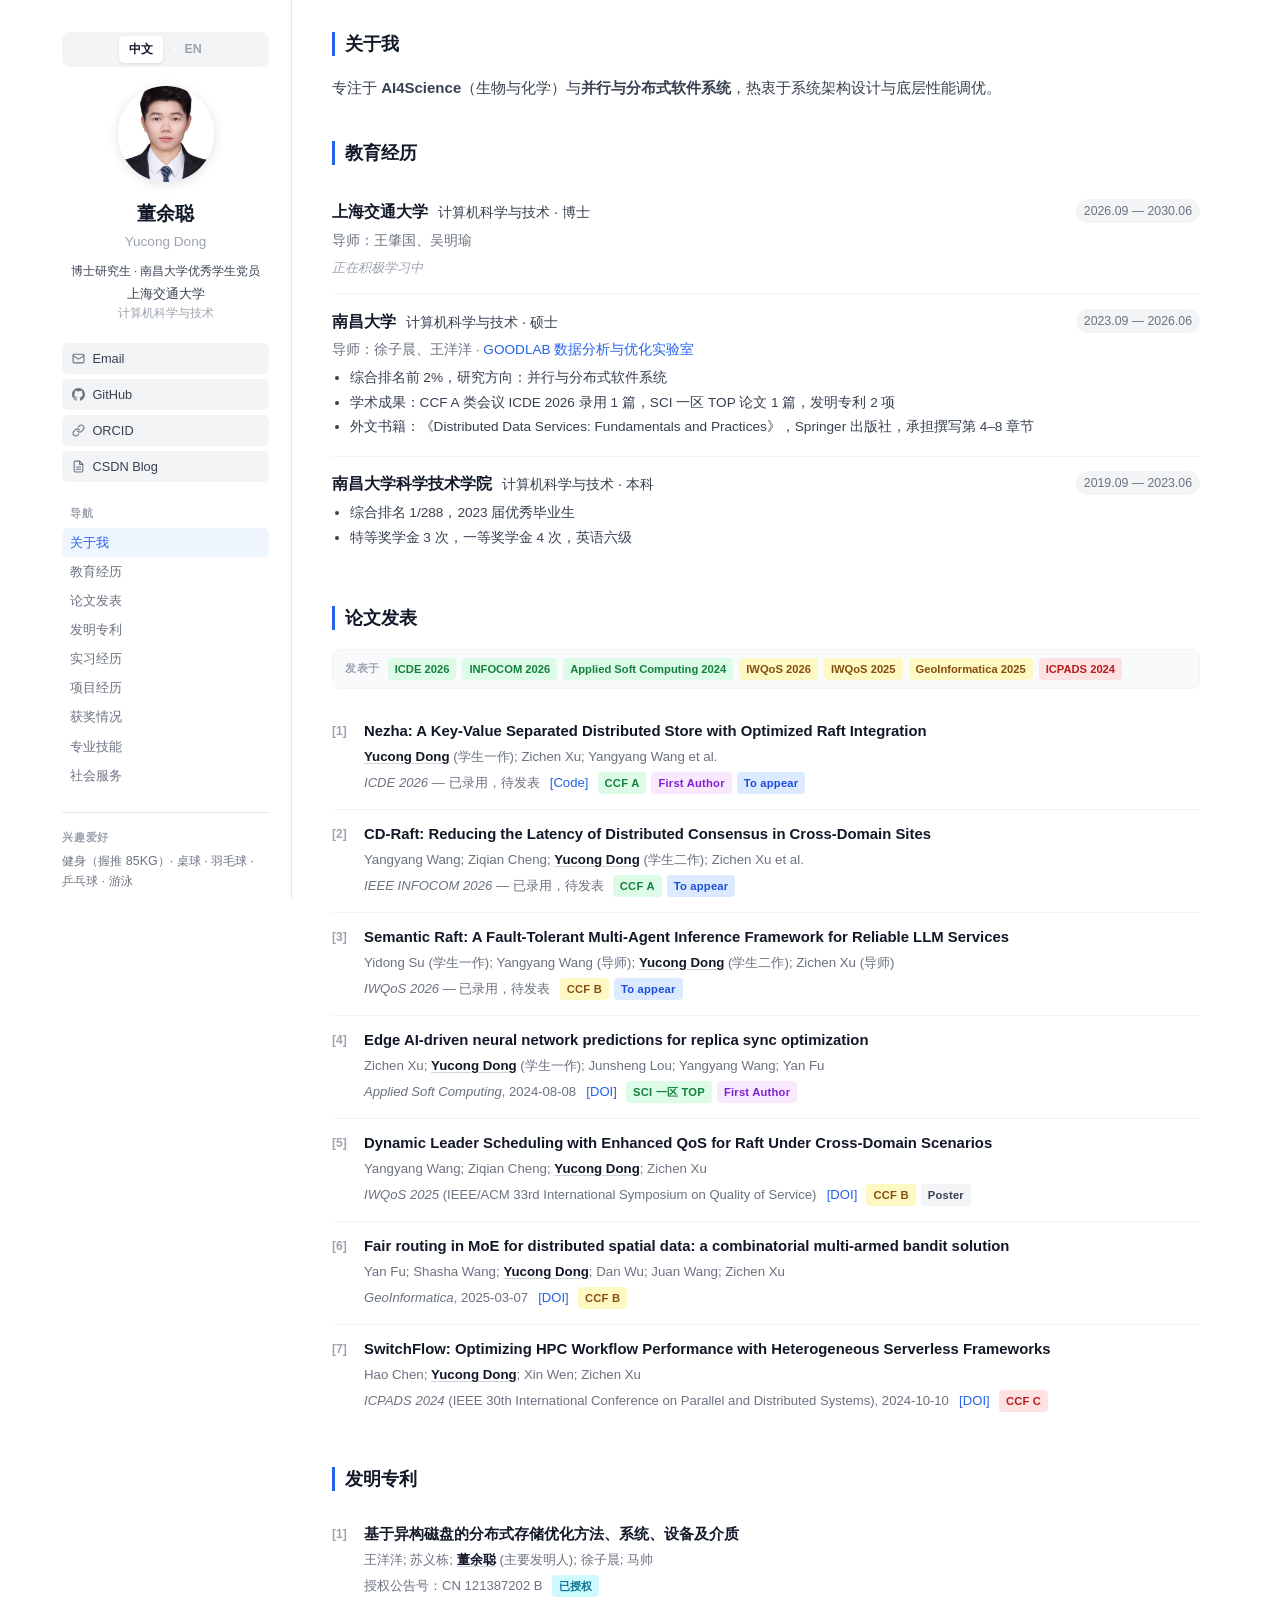
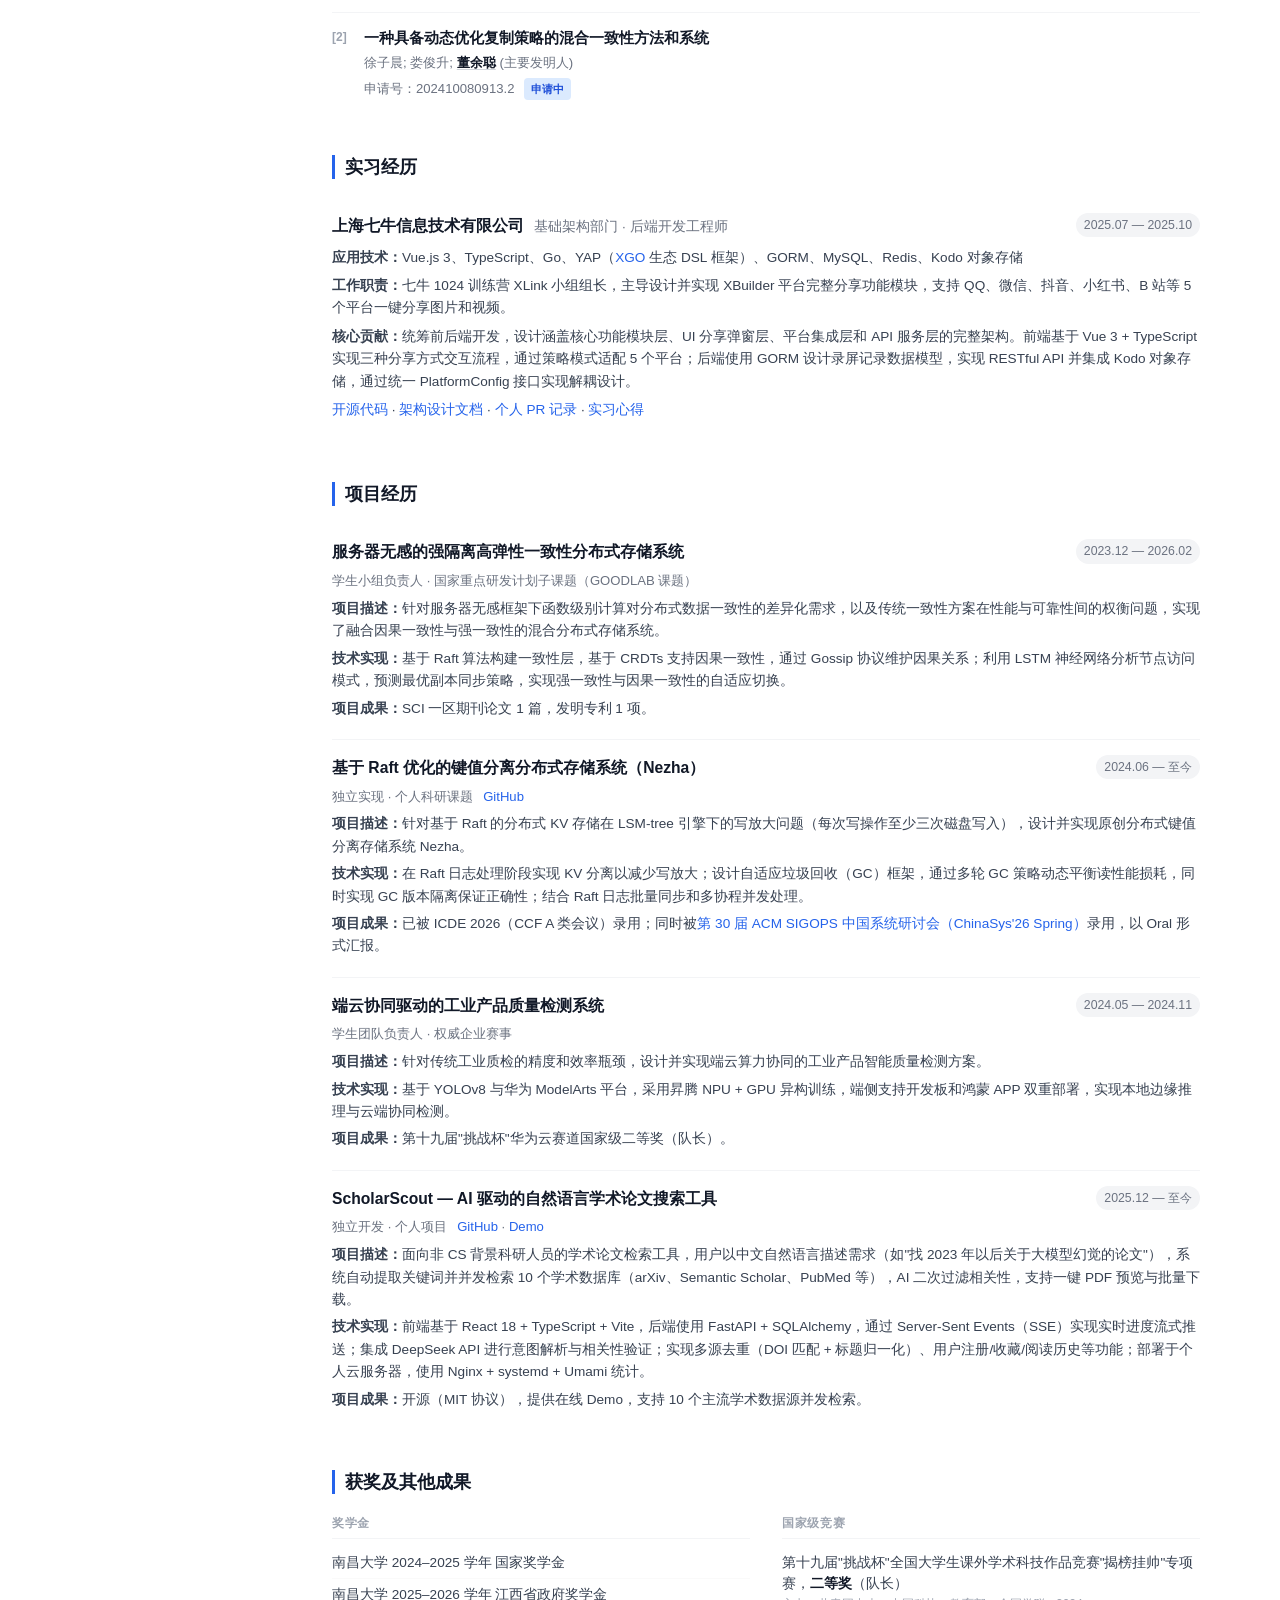
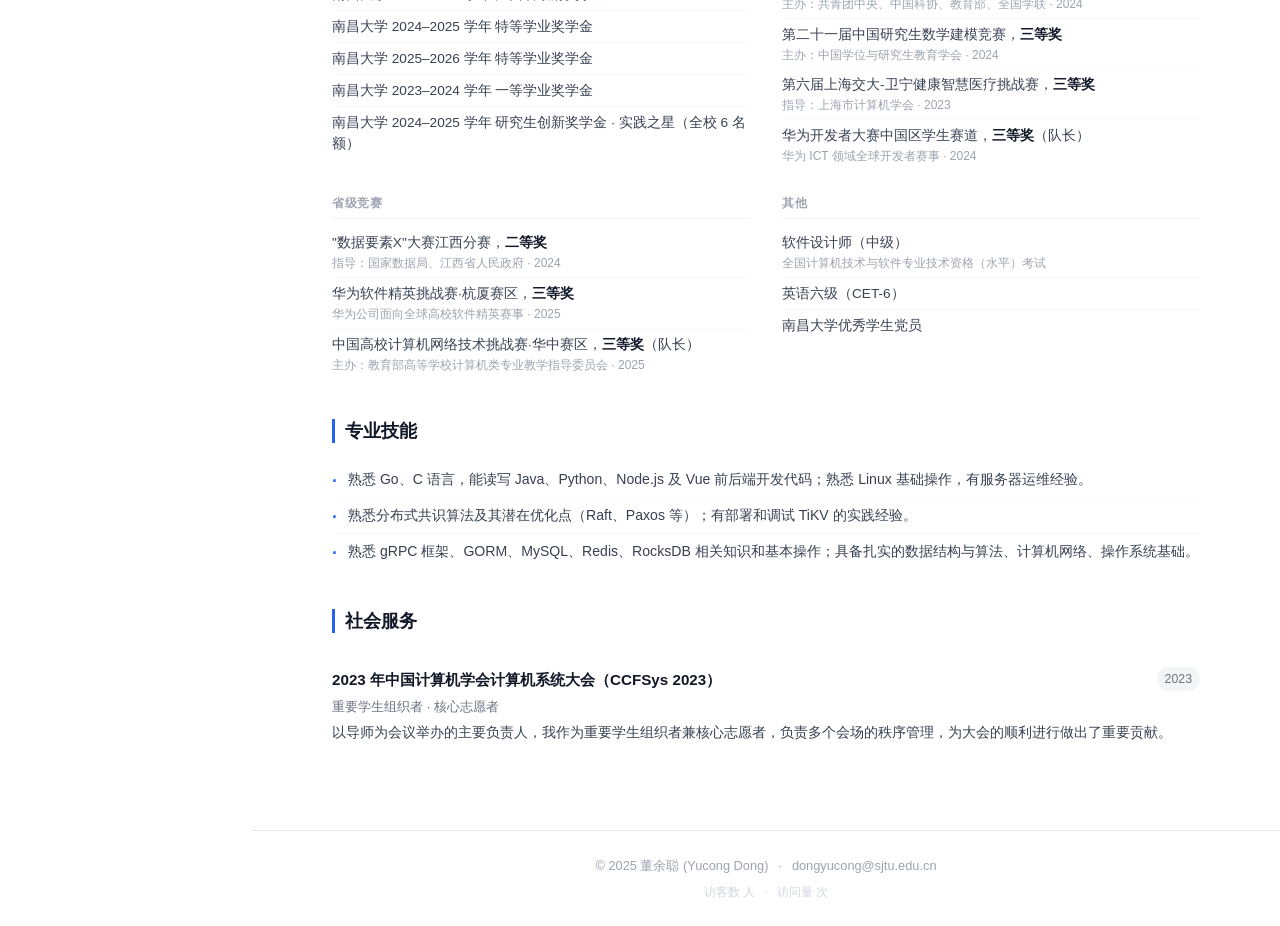
==== index.html @ f76dfe4e "fix: restore avatar in mobile topbar Add 30px circular avatar to the fixed phone topbar so the profi" ====
<!DOCTYPE html>
<html lang="zh-CN">
<head>
    <meta charset="UTF-8">
    <meta name="viewport" content="width=device-width, initial-scale=1.0">
    <title>Yucong Dong (董余聪) · Distributed Systems Researcher</title>
    <meta name="description" content="董余聪（Yucong Dong）的个人学术主页。上海交通大学计算机科学博士生，研究方向：AI4Science、并行与分布式软件系统、Raft 共识算法、键值存储系统优化。发表 CCF A 类会议论文 2 篇（ICDE 2026、INFOCOM 2026），CCF B 类会议论文 3 篇，SCI 一区 TOP 期刊论文 1 篇。">
    <meta name="keywords" content="董余聪, Yucong Dong, AI4Science, 分布式系统, Raft, 键值存储, ICDE 2026, INFOCOM 2026, 上海交通大学, 南昌大学, distributed systems, consensus algorithm, key-value storage, Nezha">
    <meta name="author" content="Yucong Dong">
    <link rel="canonical" href="https://dshuishui.github.io/">
    <link rel="sitemap" type="application/xml" href="/sitemap.xml">

    <!-- Open Graph -->
    <meta property="og:type" content="profile">
    <meta property="og:title" content="Yucong Dong (董余聪) · Personal Homepage">
    <meta property="og:description" content="Ph.D. Student at Shanghai Jiao Tong University. Research: distributed systems, Raft consensus, key-value storage. CCF-A papers at ICDE 2026 & INFOCOM 2026.">
    <meta property="og:url" content="https://dshuishui.github.io/">
    <meta property="og:image" content="https://dshuishui.github.io/images/me.jpg">
    <meta property="og:locale" content="zh_CN">
    <meta property="og:locale:alternate" content="en_US">
    <meta property="profile:first_name" content="Yucong">
    <meta property="profile:last_name" content="Dong">

    <!-- Twitter Card -->
    <meta name="twitter:card" content="summary">
    <meta name="twitter:title" content="Yucong Dong (董余聪)">
    <meta name="twitter:description" content="Ph.D. Student at SJTU. Distributed systems, Raft, key-value storage. CCF-A: ICDE 2026 & INFOCOM 2026.">
    <meta name="twitter:image" content="https://dshuishui.github.io/images/me.jpg">

    <!-- Structured Data: Person -->
    <script type="application/ld+json">
    {
      "@context": "https://schema.org",
      "@type": "Person",
      "name": "Yucong Dong",
      "alternateName": "董余聪",
      "jobTitle": "Ph.D. Student",
      "description": "Researcher in parallel and distributed software systems, specializing in Raft consensus algorithms and key-value storage optimization.",
      "url": "https://dshuishui.github.io/",
      "email": "dongyucong@sjtu.edu.cn",
      "image": "https://dshuishui.github.io/images/me.jpg",
      "affiliation": {
        "@type": "CollegeOrUniversity",
        "name": "Shanghai Jiao Tong University",
        "alternateName": "上海交通大学"
      },
      "alumniOf": {
        "@type": "CollegeOrUniversity",
        "name": "Nanchang University",
        "alternateName": "南昌大学"
      },
      "sameAs": [
        "https://github.com/Dshuishui",
        "https://orcid.org/0009-0002-6078-0590"
      ],
      "knowsAbout": [
        "Distributed Systems",
        "Raft Consensus Algorithm",
        "Key-Value Storage",
        "Serverless Computing",
        "Parallel Computing",
        "LSM-tree",
        "CRDTs"
      ]
    }
    </script>

    <link rel="stylesheet" href="css/style.css">

    <!-- Baidu Statistics -->
    <script>
    var _hmt = _hmt || [];
    (function() {
      var hm = document.createElement("script");
      hm.src = "https://hm.baidu.com/hm.js?96c2ceb18f7312081f373902d8ffb419";
      var s = document.getElementsByTagName("script")[0];
      s.parentNode.insertBefore(hm, s);
    })();
    </script>
</head>
<body>

<!-- Mobile top bar (only shown on phones ≤520px) -->
<div class="mobile-topbar" id="mobileTopbar">
    <img src="images/me.jpg" alt="头像" class="mobile-topbar-avatar">
    <span class="mobile-topbar-name">董余聪</span>
    <span class="mobile-section-indicator" id="mobileSectionLabel">关于我</span>
    <button class="mobile-menu-btn" id="mobileMenuBtn" aria-label="打开导航" aria-expanded="false">
        <span class="hamburger-line"></span>
        <span class="hamburger-line"></span>
        <span class="hamburger-line"></span>
    </button>
</div>
<div class="mobile-nav-backdrop" id="mobileNavBackdrop"></div>

<div class="layout">

    <!-- ── Sidebar ── -->
    <aside class="sidebar">
        <div class="sidebar-inner">
            <div class="lang-switch">
                <span class="lang-btn lang-active">中文</span>
                <span class="lang-sep">·</span>
                <a href="en/" class="lang-btn">EN</a>
            </div>
            <img src="images/me.jpg" alt="董余聪" class="avatar">
            <h1 class="sidebar-name">董余聪</h1>
            <div class="sidebar-name-en">Yucong Dong</div>
            <div class="sidebar-role">博士研究生 · 南昌大学优秀学生党员</div>
            <div class="sidebar-affil">上海交通大学</div>
            <div class="sidebar-dept">计算机科学与技术</div>

            <div class="contact-links">
                <a href="mailto:dongyucong@sjtu.edu.cn" class="contact-chip">
                    <svg xmlns="http://www.w3.org/2000/svg" width="13" height="13" viewBox="0 0 24 24" fill="none" stroke="currentColor" stroke-width="2" stroke-linecap="round" stroke-linejoin="round"><rect width="20" height="16" x="2" y="4" rx="2"/><path d="m22 7-8.97 5.7a1.94 1.94 0 0 1-2.06 0L2 7"/></svg>
                    Email
                </a>
                <a href="https://github.com/Dshuishui" target="_blank" class="contact-chip">
                    <svg xmlns="http://www.w3.org/2000/svg" width="13" height="13" viewBox="0 0 24 24" fill="currentColor"><path d="M12 0c-6.626 0-12 5.373-12 12 0 5.302 3.438 9.8 8.207 11.387.599.111.793-.261.793-.577v-2.234c-3.338.726-4.033-1.416-4.033-1.416-.546-1.387-1.333-1.756-1.333-1.756-1.089-.745.083-.729.083-.729 1.205.084 1.839 1.237 1.839 1.237 1.07 1.834 2.807 1.304 3.492.997.107-.775.418-1.305.762-1.604-2.665-.305-5.467-1.334-5.467-5.931 0-1.311.469-2.381 1.236-3.221-.124-.303-.535-1.524.117-3.176 0 0 1.008-.322 3.301 1.23.957-.266 1.983-.399 3.003-.404 1.02.005 2.047.138 3.006.404 2.291-1.552 3.297-1.23 3.297-1.23.653 1.653.242 2.874.118 3.176.77.84 1.235 1.911 1.235 3.221 0 4.609-2.807 5.624-5.479 5.921.43.372.823 1.102.823 2.222v3.293c0 .319.192.694.801.576 4.765-1.589 8.199-6.086 8.199-11.386 0-6.627-5.373-12-12-12z"/></svg>
                    GitHub
                </a>
                <a href="https://orcid.org/0009-0002-6078-0590" target="_blank" class="contact-chip">
                    <svg xmlns="http://www.w3.org/2000/svg" width="13" height="13" viewBox="0 0 24 24" fill="none" stroke="currentColor" stroke-width="2" stroke-linecap="round" stroke-linejoin="round"><path d="M10 13a5 5 0 0 0 7.54.54l3-3a5 5 0 0 0-7.07-7.07l-1.72 1.71"/><path d="M14 11a5 5 0 0 0-7.54-.54l-3 3a5 5 0 0 0 7.07 7.07l1.71-1.71"/></svg>
                    ORCID
                </a>
                <a href="https://blog.csdn.net/qq_45913026?type=blog" target="_blank" class="contact-chip">
                    <svg xmlns="http://www.w3.org/2000/svg" width="13" height="13" viewBox="0 0 24 24" fill="none" stroke="currentColor" stroke-width="2" stroke-linecap="round" stroke-linejoin="round"><path d="M14 2H6a2 2 0 0 0-2 2v16a2 2 0 0 0 2 2h12a2 2 0 0 0 2-2V8z"/><polyline points="14 2 14 8 20 8"/><line x1="16" y1="13" x2="8" y2="13"/><line x1="16" y1="17" x2="8" y2="17"/></svg>
                    CSDN Blog
                </a>
            </div>

            <nav class="side-nav">
                <div class="side-nav-label">导航</div>
                <a href="#about">关于我</a>
                <a href="#education">教育经历</a>
                <a href="#publications">论文发表</a>
                <a href="#patents">发明专利</a>
                <a href="#experience">实习经历</a>
                <a href="#projects">项目经历</a>
                <a href="#awards">获奖情况</a>
                <a href="#skills">专业技能</a>
                <a href="#service">社会服务</a>
            </nav>

            <div class="sidebar-hobbies">
                <div class="hobbies-label">兴趣爱好</div>
                <div class="hobbies-content">健身（握推 85KG）· 桌球 · 羽毛球 · 乒乓球 · 游泳</div>
            </div>
        </div>
    </aside>

    <!-- ── Main Content ── -->
    <main class="main-content">

        <section id="about" class="section fade-in">
            <h2 class="section-title">关于我</h2>
            <p>专注于 <strong>AI4Science</strong>（生物与化学）与<strong>并行与分布式软件系统</strong>，热衷于系统架构设计与底层性能调优。</p>
        </section>

        <section id="education" class="section fade-in">
            <h2 class="section-title">教育经历</h2>

            <div class="edu-item">
                <div class="edu-header">
                    <div>
                        <span class="edu-school">上海交通大学</span>
                        <span class="edu-degree">计算机科学与技术 · 博士</span>
                    </div>
                    <span class="date-tag">2026.09 — 2030.06</span>
                </div>
                <p class="edu-meta">导师：王肇国、吴明瑜</p>
                <p class="edu-note">正在积极学习中</p>
            </div>

            <div class="edu-item">
                <div class="edu-header">
                    <div>
                        <span class="edu-school">南昌大学</span>
                        <span class="edu-degree">计算机科学与技术 · 硕士</span>
                    </div>
                    <span class="date-tag">2023.09 — 2026.06</span>
                </div>
                <p class="edu-meta">导师：徐子晨、王洋洋 · <a href="http://good.ncu.edu.cn" target="_blank">GOODLAB 数据分析与优化实验室</a></p>
                <ul class="edu-details">
                    <li>综合排名前 2%，研究方向：并行与分布式软件系统</li>
                    <li>学术成果：CCF A 类会议 ICDE 2026 录用 1 篇，SCI 一区 TOP 论文 1 篇，发明专利 2 项</li>
                    <li>外文书籍：《Distributed Data Services: Fundamentals and Practices》，Springer 出版社，承担撰写第 4–8 章节</li>
                </ul>
            </div>

            <div class="edu-item">
                <div class="edu-header">
                    <div>
                        <span class="edu-school">南昌大学科学技术学院</span>
                        <span class="edu-degree">计算机科学与技术 · 本科</span>
                    </div>
                    <span class="date-tag">2019.09 — 2023.06</span>
                </div>
                <ul class="edu-details">
                    <li>综合排名 1/288，2023 届优秀毕业生</li>
                    <li>特等奖学金 3 次，一等奖学金 4 次，英语六级</li>
                </ul>
            </div>
        </section>

        <section id="publications" class="section fade-in">
            <h2 class="section-title">论文发表</h2>
            <div class="venue-summary">
                <span class="vs-label">发表于</span>
                <span class="vs-chip ccf-a">ICDE 2026</span>
                <span class="vs-chip ccf-a">INFOCOM 2026</span>
                <span class="vs-chip sci-top">Applied Soft Computing 2024</span>
                <span class="vs-chip ccf-b">IWQoS 2026</span>
                <span class="vs-chip ccf-b">IWQoS 2025</span>
                <span class="vs-chip ccf-b">GeoInformatica 2025</span>
                <span class="vs-chip ccf-c">ICPADS 2024</span>
            </div>
            <ol class="pub-list">

                <li class="pub-item">
                    <div class="pub-title">Nezha: A Key-Value Separated Distributed Store with Optimized Raft Integration</div>
                    <div class="pub-authors"><strong>Yucong Dong</strong> (学生一作); Zichen Xu; Yangyang Wang et al.</div>
                    <div class="pub-venue"><em>ICDE 2026</em> &mdash; 已录用，待发表 &ensp;<a href="https://github.com/Dshuishui/Nezha" target="_blank">[Code]</a></div>
                    <div class="pub-badges">
                        <span class="badge ccf-a">CCF A</span>
                        <span class="badge badge-first">First Author</span>
                        <span class="badge badge-status">To appear</span>
                    </div>
                </li>

                <li class="pub-item">
                    <div class="pub-title">CD-Raft: Reducing the Latency of Distributed Consensus in Cross-Domain Sites</div>
                    <div class="pub-authors">Yangyang Wang; Ziqian Cheng; <strong>Yucong Dong</strong> (学生二作); Zichen Xu et al.</div>
                    <div class="pub-venue"><em>IEEE INFOCOM 2026</em> &mdash; 已录用，待发表</div>
                    <div class="pub-badges">
                        <span class="badge ccf-a">CCF A</span>
                        <span class="badge badge-status">To appear</span>
                    </div>
                </li>

                <li class="pub-item">
                    <div class="pub-title">Semantic Raft: A Fault-Tolerant Multi-Agent Inference Framework for Reliable LLM Services</div>
                    <div class="pub-authors">Yidong Su (学生一作); Yangyang Wang (导师); <strong>Yucong Dong</strong> (学生二作); Zichen Xu (导师)</div>
                    <div class="pub-venue"><em>IWQoS 2026</em> &mdash; 已录用，待发表</div>
                    <div class="pub-badges">
                        <span class="badge ccf-b">CCF B</span>
                        <span class="badge badge-status">To appear</span>
                    </div>
                </li>

                <li class="pub-item">
                    <div class="pub-title">Edge AI-driven neural network predictions for replica sync optimization</div>
                    <div class="pub-authors">Zichen Xu; <strong>Yucong Dong</strong> (学生一作); Junsheng Lou; Yangyang Wang; Yan Fu</div>
                    <div class="pub-venue"><em>Applied Soft Computing</em>, 2024-08-08 &ensp;<a href="https://doi.org/10.1016/j.asoc.2024.112083" target="_blank">[DOI]</a></div>
                    <div class="pub-badges">
                        <span class="badge sci-top">SCI 一区 TOP</span>
                        <span class="badge badge-first">First Author</span>
                    </div>
                </li>

                <li class="pub-item">
                    <div class="pub-title">Dynamic Leader Scheduling with Enhanced QoS for Raft Under Cross-Domain Scenarios</div>
                    <div class="pub-authors">Yangyang Wang; Ziqian Cheng; <strong>Yucong Dong</strong>; Zichen Xu</div>
                    <div class="pub-venue"><em>IWQoS 2025</em> (IEEE/ACM 33rd International Symposium on Quality of Service) &ensp;<a href="https://doi.org/10.1109/iwqos65803.2025.11143451" target="_blank">[DOI]</a></div>
                    <div class="pub-badges">
                        <span class="badge ccf-b">CCF B</span>
                        <span class="badge badge-poster">Poster</span>
                    </div>
                </li>

                <li class="pub-item">
                    <div class="pub-title">Fair routing in MoE for distributed spatial data: a combinatorial multi-armed bandit solution</div>
                    <div class="pub-authors">Yan Fu; Shasha Wang; <strong>Yucong Dong</strong>; Dan Wu; Juan Wang; Zichen Xu</div>
                    <div class="pub-venue"><em>GeoInformatica</em>, 2025-03-07 &ensp;<a href="https://doi.org/10.1007/s10707-025-00541-3" target="_blank">[DOI]</a></div>
                    <div class="pub-badges">
                        <span class="badge ccf-b">CCF B</span>
                    </div>
                </li>

                <li class="pub-item">
                    <div class="pub-title">SwitchFlow: Optimizing HPC Workflow Performance with Heterogeneous Serverless Frameworks</div>
                    <div class="pub-authors">Hao Chen; <strong>Yucong Dong</strong>; Xin Wen; Zichen Xu</div>
                    <div class="pub-venue"><em>ICPADS 2024</em> (IEEE 30th International Conference on Parallel and Distributed Systems), 2024-10-10 &ensp;<a href="https://doi.org/10.1109/icpads63350.2024.00045" target="_blank">[DOI]</a></div>
                    <div class="pub-badges">
                        <span class="badge ccf-c">CCF C</span>
                    </div>
                </li>

            </ol>
        </section>

        <section id="patents" class="section fade-in">
            <h2 class="section-title">发明专利</h2>
            <ol class="pub-list">
                <li class="pub-item">
                    <div class="pub-title">基于异构磁盘的分布式存储优化方法、系统、设备及介质</div>
                    <div class="pub-authors">王洋洋; 苏义栋; <strong>董余聪</strong> (主要发明人); 徐子晨; 马帅</div>
                    <div class="pub-venue">授权公告号：CN 121387202 B</div>
                    <div class="pub-badges"><span class="badge badge-granted">已授权</span></div>
                </li>
                <li class="pub-item">
                    <div class="pub-title">一种具备动态优化复制策略的混合一致性方法和系统</div>
                    <div class="pub-authors">徐子晨; 娄俊升; <strong>董余聪</strong> (主要发明人)</div>
                    <div class="pub-venue">申请号：202410080913.2</div>
                    <div class="pub-badges"><span class="badge badge-status">申请中</span></div>
                </li>
            </ol>
        </section>

        <section id="experience" class="section fade-in">
            <h2 class="section-title">实习经历</h2>
            <div class="exp-item">
                <div class="exp-header">
                    <div>
                        <span class="exp-company">上海七牛信息技术有限公司</span>
                        <span class="exp-role">基础架构部门 · 后端开发工程师</span>
                    </div>
                    <span class="date-tag">2025.07 — 2025.10</span>
                </div>
                <div class="exp-details">
                    <p><strong>应用技术：</strong>Vue.js 3、TypeScript、Go、YAP（<a href="https://github.com/goplus/xgo" target="_blank">XGO</a> 生态 DSL 框架）、GORM、MySQL、Redis、Kodo 对象存储</p>
                    <p><strong>工作职责：</strong>七牛 1024 训练营 XLink 小组组长，主导设计并实现 XBuilder 平台完整分享功能模块，支持 QQ、微信、抖音、小红书、B 站等 5 个平台一键分享图片和视频。</p>
                    <p><strong>核心贡献：</strong>统筹前后端开发，设计涵盖核心功能模块层、UI 分享弹窗层、平台集成层和 API 服务层的完整架构。前端基于 Vue 3 + TypeScript 实现三种分享方式交互流程，通过策略模式适配 5 个平台；后端使用 GORM 设计录屏记录数据模型，实现 RESTful API 并集成 Kodo 对象存储，通过统一 PlatformConfig 接口实现解耦设计。</p>
                    <p>
                        <a href="https://github.com/goplus/builder/tree/trailhead_sharing" target="_blank">开源代码</a> ·
                        <a href="https://github.com/goplus/builder/blob/trailhead_sharing/docs/develop/share/index.md" target="_blank">架构设计文档</a> ·
                        <a href="https://github.com/goplus/builder/pulls?q=is%3Apr+author%3ADshuishui+is%3Aclosed" target="_blank">个人 PR 记录</a> ·
                        <a href="https://mp.weixin.qq.com/s/Uo5mSNofM2j1XXK3uevJwA" target="_blank">实习心得</a>
                    </p>
                </div>
            </div>
        </section>

        <section id="projects" class="section fade-in">
            <h2 class="section-title">项目经历</h2>

            <div class="proj-item">
                <div class="proj-header">
                    <span class="proj-title">服务器无感的强隔离高弹性一致性分布式存储系统</span>
                    <span class="date-tag">2023.12 — 2026.02</span>
                </div>
                <p class="proj-role">学生小组负责人 · 国家重点研发计划子课题（GOODLAB 课题）</p>
                <div class="proj-details">
                    <p><strong>项目描述：</strong>针对服务器无感框架下函数级别计算对分布式数据一致性的差异化需求，以及传统一致性方案在性能与可靠性间的权衡问题，实现了融合因果一致性与强一致性的混合分布式存储系统。</p>
                    <p><strong>技术实现：</strong>基于 Raft 算法构建一致性层，基于 CRDTs 支持因果一致性，通过 Gossip 协议维护因果关系；利用 LSTM 神经网络分析节点访问模式，预测最优副本同步策略，实现强一致性与因果一致性的自适应切换。</p>
                    <p><strong>项目成果：</strong>SCI 一区期刊论文 1 篇，发明专利 1 项。</p>
                </div>
            </div>

            <div class="proj-item">
                <div class="proj-header">
                    <span class="proj-title">基于 Raft 优化的键值分离分布式存储系统（Nezha）</span>
                    <span class="date-tag">2024.06 — 至今</span>
                </div>
                <p class="proj-role">独立实现 · 个人科研课题 &ensp;<a href="https://github.com/Dshuishui/Nezha" target="_blank">GitHub</a></p>
                <div class="proj-details">
                    <p><strong>项目描述：</strong>针对基于 Raft 的分布式 KV 存储在 LSM-tree 引擎下的写放大问题（每次写操作至少三次磁盘写入），设计并实现原创分布式键值分离存储系统 Nezha。</p>
                    <p><strong>技术实现：</strong>在 Raft 日志处理阶段实现 KV 分离以减少写放大；设计自适应垃圾回收（GC）框架，通过多轮 GC 策略动态平衡读性能损耗，同时实现 GC 版本隔离保证正确性；结合 Raft 日志批量同步和多协程并发处理。</p>
                    <p><strong>项目成果：</strong>已被 ICDE 2026（CCF A 类会议）录用；同时被<a href="https://chinasys-2026spring.nwu.edu.cn/" target="_blank">第 30 届 ACM SIGOPS 中国系统研讨会（ChinaSys'26 Spring）</a>录用，以 Oral 形式汇报。</p>
                </div>
            </div>

            <div class="proj-item">
                <div class="proj-header">
                    <span class="proj-title">端云协同驱动的工业产品质量检测系统</span>
                    <span class="date-tag">2024.05 — 2024.11</span>
                </div>
                <p class="proj-role">学生团队负责人 · 权威企业赛事</p>
                <div class="proj-details">
                    <p><strong>项目描述：</strong>针对传统工业质检的精度和效率瓶颈，设计并实现端云算力协同的工业产品智能质量检测方案。</p>
                    <p><strong>技术实现：</strong>基于 YOLOv8 与华为 ModelArts 平台，采用昇腾 NPU + GPU 异构训练，端侧支持开发板和鸿蒙 APP 双重部署，实现本地边缘推理与云端协同检测。</p>
                    <p><strong>项目成果：</strong>第十九届"挑战杯"华为云赛道国家级二等奖（队长）。</p>
                </div>
            </div>

            <div class="proj-item">
                <div class="proj-header">
                    <span class="proj-title">ScholarScout — AI 驱动的自然语言学术论文搜索工具</span>
                    <span class="date-tag">2025.12 — 至今</span>
                </div>
                <p class="proj-role">独立开发 · 个人项目 &ensp;<a href="https://github.com/Dshuishui/ScholarScout" target="_blank">GitHub</a> · <a href="http://118.25.192.117" target="_blank">Demo</a></p>
                <div class="proj-details">
                    <p><strong>项目描述：</strong>面向非 CS 背景科研人员的学术论文检索工具，用户以中文自然语言描述需求（如"找 2023 年以后关于大模型幻觉的论文"），系统自动提取关键词并并发检索 10 个学术数据库（arXiv、Semantic Scholar、PubMed 等），AI 二次过滤相关性，支持一键 PDF 预览与批量下载。</p>
                    <p><strong>技术实现：</strong>前端基于 React 18 + TypeScript + Vite，后端使用 FastAPI + SQLAlchemy，通过 Server-Sent Events（SSE）实现实时进度流式推送；集成 DeepSeek API 进行意图解析与相关性验证；实现多源去重（DOI 匹配 + 标题归一化）、用户注册/收藏/阅读历史等功能；部署于个人云服务器，使用 Nginx + systemd + Umami 统计。</p>
                    <p><strong>项目成果：</strong>开源（MIT 协议），提供在线 Demo，支持 10 个主流学术数据源并发检索。</p>
                </div>
            </div>
        </section>

        <section id="awards" class="section fade-in">
            <h2 class="section-title">获奖及其他成果</h2>
            <div class="awards-grid">

                <div class="award-group">
                    <h3>奖学金</h3>
                    <div class="award-item">南昌大学 2024–2025 学年 国家奖学金</div>
                    <div class="award-item">南昌大学 2025–2026 学年 江西省政府奖学金</div>
                    <div class="award-item">南昌大学 2024–2025 学年 特等学业奖学金</div>
                    <div class="award-item">南昌大学 2025–2026 学年 特等学业奖学金</div>
                    <div class="award-item">南昌大学 2023–2024 学年 一等学业奖学金</div>
                    <div class="award-item">南昌大学 2024–2025 学年 研究生创新奖学金 · 实践之星（全校 6 名额）</div>
                </div>

                <div class="award-group">
                    <h3>国家级竞赛</h3>
                    <div class="award-item">
                        第十九届"挑战杯"全国大学生课外学术科技作品竞赛"揭榜挂帅"专项赛，<strong>二等奖</strong>（队长）
                        <div class="award-org">主办：共青团中央、中国科协、教育部、全国学联 · 2024</div>
                    </div>
                    <div class="award-item">
                        第二十一届中国研究生数学建模竞赛，<strong>三等奖</strong>
                        <div class="award-org">主办：中国学位与研究生教育学会 · 2024</div>
                    </div>
                    <div class="award-item">
                        第六届上海交大-卫宁健康智慧医疗挑战赛，<strong>三等奖</strong>
                        <div class="award-org">指导：上海市计算机学会 · 2023</div>
                    </div>
                    <div class="award-item">
                        华为开发者大赛中国区学生赛道，<strong>三等奖</strong>（队长）
                        <div class="award-org">华为 ICT 领域全球开发者赛事 · 2024</div>
                    </div>
                </div>

                <div class="award-group">
                    <h3>省级竞赛</h3>
                    <div class="award-item">
                        "数据要素X"大赛江西分赛，<strong>二等奖</strong>
                        <div class="award-org">指导：国家数据局、江西省人民政府 · 2024</div>
                    </div>
                    <div class="award-item">
                        华为软件精英挑战赛·杭厦赛区，<strong>三等奖</strong>
                        <div class="award-org">华为公司面向全球高校软件精英赛事 · 2025</div>
                    </div>
                    <div class="award-item">
                        中国高校计算机网络技术挑战赛·华中赛区，<strong>三等奖</strong>（队长）
                        <div class="award-org">主办：教育部高等学校计算机类专业教学指导委员会 · 2025</div>
                    </div>
                </div>

                <div class="award-group">
                    <h3>其他</h3>
                    <div class="award-item">
                        软件设计师（中级）
                        <div class="award-org">全国计算机技术与软件专业技术资格（水平）考试</div>
                    </div>
                    <div class="award-item">英语六级（CET-6）</div>
                    <div class="award-item">南昌大学优秀学生党员</div>
                </div>

            </div>
        </section>

        <section id="skills" class="section fade-in">
            <h2 class="section-title">专业技能</h2>
            <ul class="skills-list">
                <li>熟悉 Go、C 语言，能读写 Java、Python、Node.js 及 Vue 前后端开发代码；熟悉 Linux 基础操作，有服务器运维经验。</li>
                <li>熟悉分布式共识算法及其潜在优化点（Raft、Paxos 等）；有部署和调试 TiKV 的实践经验。</li>
                <li>熟悉 gRPC 框架、GORM、MySQL、Redis、RocksDB 相关知识和基本操作；具备扎实的数据结构与算法、计算机网络、操作系统基础。</li>
            </ul>
        </section>

        <section id="service" class="section fade-in">
            <h2 class="section-title">社会服务</h2>
            <div class="service-item">
                <div class="service-header">
                    <span class="service-name">2023 年中国计算机学会计算机系统大会（CCFSys 2023）</span>
                    <span class="date-tag">2023</span>
                </div>
                <p class="service-role">重要学生组织者 · 核心志愿者</p>
                <p class="service-desc">以导师为会议举办的主要负责人，我作为重要学生组织者兼核心志愿者，负责多个会场的秩序管理，为大会的顺利进行做出了重要贡献。</p>
            </div>
        </section>

    </main>
</div>

<footer>
    <p>&copy; 2025 董余聪 (Yucong Dong) &ensp;·&ensp; <a href="mailto:dongyucong@sjtu.edu.cn">dongyucong@sjtu.edu.cn</a></p>
    <p class="busuanzi-count">
        访客数 <span id="busuanzi_value_site_uv"></span> 人
        &ensp;·&ensp;
        访问量 <span id="busuanzi_value_site_pv"></span> 次
    </p>
</footer>

<script async src="//busuanzi.ibruce.info/busuanzi/2.3/busuanzi.pure.mini.js"></script>
<script src="js/main.js"></script>
</body>
</html>
---- css/style.css ----
/* ── Reset & Base ── */
*, *::before, *::after {
  box-sizing: border-box;
  margin: 0;
  padding: 0;
}

html {
  scroll-behavior: smooth;
}

body {
  font-family: -apple-system, BlinkMacSystemFont, "Segoe UI", "Inter", "Roboto", "Helvetica Neue", Arial, sans-serif;
  font-size: 15px;
  line-height: 1.65;
  color: #374151;
  background: #fff;
}

a {
  color: #2563eb;
  text-decoration: none;
}
a:hover {
  text-decoration: underline;
}

/* ── Two-column Layout ── */
.layout {
  display: flex;
  align-items: flex-start;
  max-width: 1200px;
  margin: 0 auto;
  min-height: 100vh;
}

/* ── Language Switch ── */
.lang-switch {
  display: flex;
  align-items: center;
  justify-content: center;
  gap: 4px;
  margin-bottom: 1.2rem;
  padding: 4px;
  background: #f3f4f6;
  border-radius: 8px;
}

.lang-btn {
  font-size: 0.78rem;
  font-weight: 600;
  color: #9ca3af;
  padding: 3px 10px;
  border-radius: 5px;
  transition: all 0.15s;
}

.lang-btn:hover {
  color: #374151;
  text-decoration: none;
}

.lang-btn.lang-active {
  color: #111827;
  background: #fff;
  box-shadow: 0 1px 3px rgba(0, 0, 0, 0.1);
}

.lang-sep {
  color: #d1d5db;
  font-size: 0.72rem;
  user-select: none;
}

/* ── Sidebar ── */
.sidebar {
  width: 252px;
  flex-shrink: 0;
  position: sticky;
  top: 0;
  height: 100vh;
  overflow-y: auto;
  border-right: 1px solid #e5e7eb;
  scrollbar-width: thin;
  scrollbar-color: #e5e7eb transparent;
}

.sidebar-inner {
  padding: 2rem 1.4rem;
}

.avatar {
  width: 96px;
  height: 96px;
  border-radius: 50%;
  object-fit: cover;
  display: block;
  margin: 0 auto 1rem;
  box-shadow: 0 2px 12px rgba(0, 0, 0, 0.12);
}

.sidebar-name {
  font-size: 1.2rem;
  font-weight: 700;
  color: #111827;
  text-align: center;
  margin-bottom: 2px;
}

.sidebar-name-en {
  font-size: 0.85rem;
  color: #9ca3af;
  text-align: center;
  margin-bottom: 8px;
}

.sidebar-role {
  font-size: 0.72rem;
  color: #374151;
  text-align: center;
  font-weight: 500;
  margin-bottom: 2px;
  white-space: nowrap;
}

.sidebar-affil {
  font-size: 0.8rem;
  color: #374151;
  text-align: center;
  font-weight: 500;
}

.sidebar-dept {
  font-size: 0.75rem;
  color: #9ca3af;
  text-align: center;
  margin-bottom: 1.2rem;
}

/* Contact chips */
.contact-links {
  display: flex;
  flex-direction: column;
  gap: 5px;
  margin-bottom: 1.4rem;
}

.contact-chip {
  display: flex;
  align-items: center;
  gap: 7px;
  padding: 5px 10px;
  border-radius: 6px;
  font-size: 0.8rem;
  color: #374151;
  background: #f3f4f6;
  transition: background 0.15s, color 0.15s;
  font-weight: 500;
}

.contact-chip:hover {
  background: #e5e7eb;
  text-decoration: none;
  color: #111827;
}

.contact-chip svg {
  flex-shrink: 0;
  color: #6b7280;
}

/* Side nav */
.side-nav {
  margin-bottom: 1.4rem;
}

.side-nav-label {
  font-size: 0.68rem;
  font-weight: 600;
  color: #9ca3af;
  text-transform: uppercase;
  letter-spacing: 0.06em;
  margin-bottom: 5px;
  padding-left: 8px;
}

.side-nav a {
  display: block;
  padding: 4px 8px;
  font-size: 0.8rem;
  color: #6b7280;
  border-radius: 5px;
  transition: all 0.15s;
}

.side-nav a:hover,
.side-nav a.active {
  color: #2563eb;
  background: #eff6ff;
  text-decoration: none;
}

/* Hobbies */
.sidebar-hobbies {
  border-top: 1px solid #e5e7eb;
  padding-top: 1rem;
}

.hobbies-label {
  font-size: 0.68rem;
  font-weight: 600;
  color: #9ca3af;
  text-transform: uppercase;
  letter-spacing: 0.06em;
  margin-bottom: 5px;
}

.hobbies-content {
  font-size: 0.78rem;
  color: #6b7280;
  line-height: 1.6;
}

/* ── Main Content ── */
.main-content {
  flex: 1;
  min-width: 0;
  padding: 2rem 2.5rem;
}

/* ── Section ── */
.section {
  margin-bottom: 2.5rem;
}

.section-title {
  font-size: 1.15rem;
  font-weight: 700;
  color: #111827;
  border-left: 3px solid #2563eb;
  padding-left: 10px;
  margin-bottom: 1.2rem;
  line-height: 1.3;
}

/* ── About ── */
#about p {
  color: #374151;
  line-height: 1.75;
}

/* ── Education ── */
.edu-item {
  padding: 0.9rem 0;
  border-bottom: 1px solid #f3f4f6;
}

.edu-item:last-child {
  border-bottom: none;
}

.edu-header {
  display: flex;
  justify-content: space-between;
  align-items: flex-start;
  gap: 12px;
  margin-bottom: 5px;
  flex-wrap: wrap;
}

.edu-school {
  font-size: 0.98rem;
  font-weight: 700;
  color: #111827;
  margin-right: 6px;
}

.edu-degree {
  font-size: 0.88rem;
  color: #374151;
}

.date-tag {
  font-size: 0.77rem;
  color: #6b7280;
  white-space: nowrap;
  padding: 2px 8px;
  background: #f3f4f6;
  border-radius: 20px;
  flex-shrink: 0;
}

.edu-meta {
  font-size: 0.85rem;
  color: #6b7280;
  margin-bottom: 5px;
}

.edu-note {
  font-size: 0.82rem;
  color: #9ca3af;
  font-style: italic;
}

.edu-details {
  margin-top: 5px;
  padding-left: 1.1rem;
  font-size: 0.85rem;
  color: #374151;
}

.edu-details li {
  margin-bottom: 3px;
  line-height: 1.6;
}

/* ── Publications ── */

/* Venue summary chips above the list */
.venue-summary {
  display: flex;
  flex-wrap: wrap;
  align-items: center;
  gap: 6px;
  margin-bottom: 1.1rem;
  padding: 8px 12px;
  background: #f9fafb;
  border-radius: 8px;
  border: 1px solid #f3f4f6;
}

.vs-label {
  font-size: 0.68rem;
  color: #9ca3af;
  font-weight: 600;
  text-transform: uppercase;
  letter-spacing: 0.05em;
  flex-shrink: 0;
  margin-right: 2px;
}

.vs-chip {
  font-size: 0.7rem;
  font-weight: 600;
  padding: 2px 7px;
  border-radius: 4px;
}

.pub-list {
  list-style: none;
  counter-reset: pub;
  padding: 0;
}

.pub-item {
  counter-increment: pub;
  padding: 0.9rem 0 0.9rem 2rem;
  border-bottom: 1px solid #f3f4f6;
  position: relative;
}

.pub-item:last-child {
  border-bottom: none;
}

.pub-item::before {
  content: "[" counter(pub) "]";
  position: absolute;
  left: 0;
  top: 0.95rem;
  font-size: 0.75rem;
  color: #9ca3af;
  font-weight: 600;
  width: 1.8rem;
}

.pub-title {
  font-size: 0.93rem;
  font-weight: 600;
  color: #111827;
  line-height: 1.45;
  margin-bottom: 4px;
}

.pub-authors {
  font-size: 0.83rem;
  color: #6b7280;
  margin-bottom: 3px;
  line-height: 1.5;
}

.pub-authors strong {
  color: #111827;
  text-decoration: underline;
  text-underline-offset: 2px;
  text-decoration-color: #d1d5db;
}

.pub-venue {
  font-size: 0.82rem;
  color: #6b7280;
  display: inline;
}

.pub-badges {
  display: inline-flex;
  flex-wrap: wrap;
  gap: 5px;
  margin-left: 5px;
  vertical-align: middle;
}

/* ── Badges ── */
.badge {
  display: inline-block;
  padding: 2px 7px;
  border-radius: 4px;
  font-size: 0.7rem;
  font-weight: 600;
  letter-spacing: 0.02em;
}

.ccf-a   { background: #dcfce7; color: #15803d; }
.ccf-b   { background: #fef9c3; color: #854d0e; }
.ccf-c   { background: #fee2e2; color: #b91c1c; }
.sci-top { background: #dcfce7; color: #15803d; }

.badge-status  { background: #dbeafe; color: #1d4ed8; }
.badge-first   { background: #fae8ff; color: #7e22ce; }
.badge-poster   { background: #f3f4f6; color: #374151; }
.badge-granted  { background: #cffafe; color: #0e7490; }

/* ── Experience ── */
.exp-item {
  padding: 0.9rem 0;
  border-bottom: 1px solid #f3f4f6;
}

.exp-item:last-child {
  border-bottom: none;
}

.exp-header {
  display: flex;
  justify-content: space-between;
  align-items: flex-start;
  gap: 12px;
  margin-bottom: 8px;
  flex-wrap: wrap;
}

.exp-company {
  font-size: 0.98rem;
  font-weight: 700;
  color: #111827;
  margin-right: 6px;
}

.exp-role {
  font-size: 0.85rem;
  color: #6b7280;
}

.exp-details p {
  font-size: 0.85rem;
  color: #374151;
  margin-bottom: 6px;
  line-height: 1.65;
}

/* ── Projects ── */
.proj-item {
  padding: 0.9rem 0;
  border-bottom: 1px solid #f3f4f6;
}

.proj-item:last-child {
  border-bottom: none;
}

.proj-header {
  display: flex;
  justify-content: space-between;
  align-items: flex-start;
  gap: 12px;
  margin-bottom: 5px;
  flex-wrap: wrap;
}

.proj-title {
  font-size: 0.98rem;
  font-weight: 700;
  color: #111827;
}

.proj-role {
  font-size: 0.82rem;
  color: #6b7280;
  margin-bottom: 6px;
}

.proj-details p {
  font-size: 0.85rem;
  color: #374151;
  margin-bottom: 5px;
  line-height: 1.65;
}

/* ── Awards ── */
.awards-grid {
  display: grid;
  grid-template-columns: 1fr 1fr;
  gap: 1.5rem 2rem;
}

.award-group h3 {
  font-size: 0.72rem;
  font-weight: 600;
  color: #9ca3af;
  text-transform: uppercase;
  letter-spacing: 0.06em;
  margin-bottom: 8px;
  padding-bottom: 5px;
  border-bottom: 1px solid #f3f4f6;
}

.award-item {
  font-size: 0.85rem;
  color: #374151;
  padding: 5px 0;
  border-bottom: 1px solid #fafafa;
  line-height: 1.55;
}

.award-item:last-child {
  border-bottom: none;
}

.award-item strong {
  color: #111827;
}

.award-org {
  font-size: 0.75rem;
  color: #9ca3af;
  margin-top: 2px;
  line-height: 1.4;
}

/* ── Skills ── */
.skills-list {
  list-style: none;
  padding: 0;
}

.skills-list li {
  font-size: 0.88rem;
  color: #374151;
  padding: 6px 0 6px 1rem;
  border-bottom: 1px solid #f9fafb;
  line-height: 1.65;
  position: relative;
}

.skills-list li:last-child {
  border-bottom: none;
}

.skills-list li::before {
  content: "·";
  position: absolute;
  left: 0;
  color: #2563eb;
  font-weight: 700;
  font-size: 1.1rem;
  line-height: 1.5;
}

/* ── Service ── */
.service-item {
  padding: 0.9rem 0;
  border-bottom: 1px solid #f3f4f6;
}

.service-item:last-child {
  border-bottom: none;
}

.service-header {
  display: flex;
  justify-content: space-between;
  align-items: flex-start;
  gap: 12px;
  margin-bottom: 4px;
  flex-wrap: wrap;
}

.service-name {
  font-size: 0.95rem;
  font-weight: 600;
  color: #111827;
}

.service-role {
  font-size: 0.82rem;
  color: #6b7280;
  margin-bottom: 4px;
}

.service-desc {
  font-size: 0.85rem;
  color: #374151;
  line-height: 1.65;
}

/* ── Footer ── */
footer {
  text-align: center;
  padding: 1.5rem;
  border-top: 1px solid #e5e7eb;
  color: #9ca3af;
  font-size: 0.8rem;
  margin-left: 252px;
}

footer a {
  color: #9ca3af;
}

footer a:hover {
  color: #2563eb;
}

.busuanzi-count {
  margin-top: 6px;
  font-size: 0.75rem;
  color: #d1d5db;
}

.busuanzi-count span {
  font-weight: 600;
  color: #9ca3af;
}

/* ── Scroll fade-in ── */
.fade-in {
  opacity: 0;
  transform: translateY(12px);
  transition: opacity 0.45s ease, transform 0.45s ease;
}

.fade-in.visible {
  opacity: 1;
  transform: translateY(0);
}

/* ── Mobile Top Bar (phone ≤520px only) ── */
.mobile-topbar {
  display: none;
}

.mobile-topbar-avatar {
  width: 30px;
  height: 30px;
  border-radius: 50%;
  object-fit: cover;
  flex-shrink: 0;
  margin-right: 8px;
}

.mobile-topbar-name {
  font-size: 0.95rem;
  font-weight: 700;
  color: #111827;
  flex-shrink: 0;
}

.mobile-section-indicator {
  flex: 1;
  font-size: 0.75rem;
  color: #9ca3af;
  text-align: center;
  overflow: hidden;
  white-space: nowrap;
  text-overflow: ellipsis;
  padding: 0 0.5rem;
}

.mobile-menu-btn {
  display: flex;
  flex-direction: column;
  justify-content: center;
  align-items: center;
  gap: 4px;
  width: 36px;
  height: 36px;
  border: none;
  background: transparent;
  cursor: pointer;
  border-radius: 6px;
  flex-shrink: 0;
  padding: 0;
  transition: background 0.15s;
}

.mobile-menu-btn:hover,
.mobile-menu-btn:focus-visible {
  background: #f3f4f6;
  outline: none;
}

.hamburger-line {
  display: block;
  width: 18px;
  height: 2px;
  background: #374151;
  border-radius: 1px;
  transition: transform 0.22s ease, opacity 0.22s ease;
  transform-origin: center;
}

body.nav-open .hamburger-line:nth-child(1) {
  transform: translateY(6px) rotate(45deg);
}
body.nav-open .hamburger-line:nth-child(2) {
  opacity: 0;
  transform: scaleX(0);
}
body.nav-open .hamburger-line:nth-child(3) {
  transform: translateY(-6px) rotate(-45deg);
}

.mobile-nav-backdrop {
  display: none;
  position: fixed;
  inset: 0;
  background: rgba(0, 0, 0, 0.35);
  z-index: 200;
  -webkit-tap-highlight-color: transparent;
}

body.nav-open .mobile-nav-backdrop {
  display: block;
}

body.nav-open {
  overflow: hidden;
}

@keyframes slideDown {
  from { opacity: 0.8; transform: translateY(-6px); }
  to   { opacity: 1;   transform: translateY(0); }
}

/* ── Responsive: Tablet ── */
@media (max-width: 900px) {
  .layout {
    flex-direction: column;
  }

  .sidebar {
    width: 100%;
    height: auto;
    position: sticky;
    top: 0;
    z-index: 100;
    background: #fff;
    box-shadow: 0 1px 8px rgba(0, 0, 0, 0.08);
    border-right: none;
    border-bottom: 1px solid #e5e7eb;
  }

  .sidebar-inner {
    display: flex;
    flex-wrap: wrap;
    align-items: center;
    gap: 0 1.5rem;
    padding: 1.2rem 1.5rem;
  }

  .avatar {
    width: 72px;
    height: 72px;
    margin: 0;
    flex-shrink: 0;
  }

  .sidebar-name,
  .sidebar-name-en,
  .sidebar-role,
  .sidebar-affil,
  .sidebar-dept {
    text-align: left;
  }

  .sidebar-name { font-size: 1.1rem; margin-bottom: 0; }
  .sidebar-dept { margin-bottom: 0; }

  .contact-links {
    flex-direction: row;
    flex-wrap: wrap;
    margin-bottom: 0.8rem;
    width: 100%;
  }

  .side-nav {
    display: flex;
    flex-wrap: wrap;
    gap: 2px;
    margin-bottom: 0.5rem;
    width: 100%;
  }

  .side-nav-label { display: none; }

  .side-nav a {
    display: inline-block;
    font-size: 0.78rem;
  }

  .sidebar-hobbies {
    border-top: none;
    padding-top: 0;
    width: 100%;
  }

  .main-content {
    padding: 1.5rem;
  }

  .awards-grid {
    grid-template-columns: 1fr;
  }

  footer {
    margin-left: 0;
  }

  /* Tablet: condense sidebar for sticky header */
  .sidebar-name-en,
  .sidebar-hobbies {
    display: none;
  }

  .contact-chip {
    font-size: 0;
    padding: 5px 8px;
    background: transparent;
  }

  .contact-chip:hover {
    background: #e5e7eb;
  }

  section[id] {
    scroll-margin-top: 100px;
  }
}

/* ── Responsive: Mobile ── */
@media (max-width: 520px) {
  /* Show mobile topbar */
  .mobile-topbar {
    display: flex;
    position: fixed;
    top: 0;
    left: 0;
    right: 0;
    z-index: 300;
    height: 48px;
    background: #fff;
    border-bottom: 1px solid #e5e7eb;
    box-shadow: 0 1px 6px rgba(0, 0, 0, 0.08);
    align-items: center;
    padding: 0 1rem;
    gap: 0;
  }

  /* Push layout below fixed topbar */
  .layout {
    padding-top: 48px;
  }

  /* Sidebar: hidden by default, becomes dropdown when menu open */
  .sidebar {
    display: none;
    position: fixed;
    top: 48px;
    left: 0;
    right: 0;
    z-index: 250;
    max-height: calc(100vh - 48px);
    overflow-y: auto;
    background: #fff;
    border-bottom: 2px solid #e5e7eb;
    box-shadow: 0 8px 24px rgba(0, 0, 0, 0.12);
  }

  body.nav-open .sidebar {
    display: block;
    animation: slideDown 0.2s ease;
  }

  /* Dropdown inner: vertical column */
  .sidebar-inner {
    flex-direction: column;
    align-items: stretch;
    padding: 1rem 1.2rem;
    gap: 0;
  }

  /* Reorder dropdown items: lang → nav → contact */
  .lang-switch   { order: 1; margin-bottom: 0.8rem; align-self: flex-start; }
  .side-nav      { order: 2; }
  .contact-links { order: 3; }

  /* Hide personal info (shown in topbar / desktop sidebar) */
  .avatar,
  .sidebar-name,
  .sidebar-name-en,
  .sidebar-role,
  .sidebar-affil,
  .sidebar-dept,
  .sidebar-hobbies {
    display: none;
  }

  /* Nav links: vertical list with large touch targets */
  .side-nav {
    display: flex;
    flex-direction: column;
    gap: 0;
    margin-bottom: 0.8rem;
    width: 100%;
  }

  .side-nav-label {
    display: block;
    margin-bottom: 4px;
    margin-top: 2px;
  }

  .side-nav a {
    display: block;
    padding: 11px 10px;
    font-size: 0.88rem;
    border-radius: 0;
    border-bottom: 1px solid #f3f4f6;
    white-space: normal;
  }

  .side-nav a:last-child {
    border-bottom: none;
  }

  /* Contact links at bottom of dropdown */
  .contact-links {
    flex-direction: row;
    flex-wrap: wrap;
    gap: 6px;
    width: 100%;
    margin-bottom: 0;
    border-top: 1px solid #f3f4f6;
    padding-top: 0.8rem;
  }

  .contact-chip {
    font-size: 0.78rem;
    padding: 6px 10px;
    background: #f3f4f6;
  }

  /* Scroll offset for fixed topbar */
  section[id] {
    scroll-margin-top: 56px;
  }

  /* Main content */
  .main-content {
    padding: 1rem;
  }

  /* Publications: venue on its own line */
  .pub-venue {
    display: block;
    margin-bottom: 4px;
  }

  .pub-badges {
    display: flex;
    margin-left: 0;
  }

  .pub-item {
    padding-left: 1.6rem;
  }

  .awards-grid {
    gap: 1rem;
  }

  footer {
    margin-left: 0;
  }
}
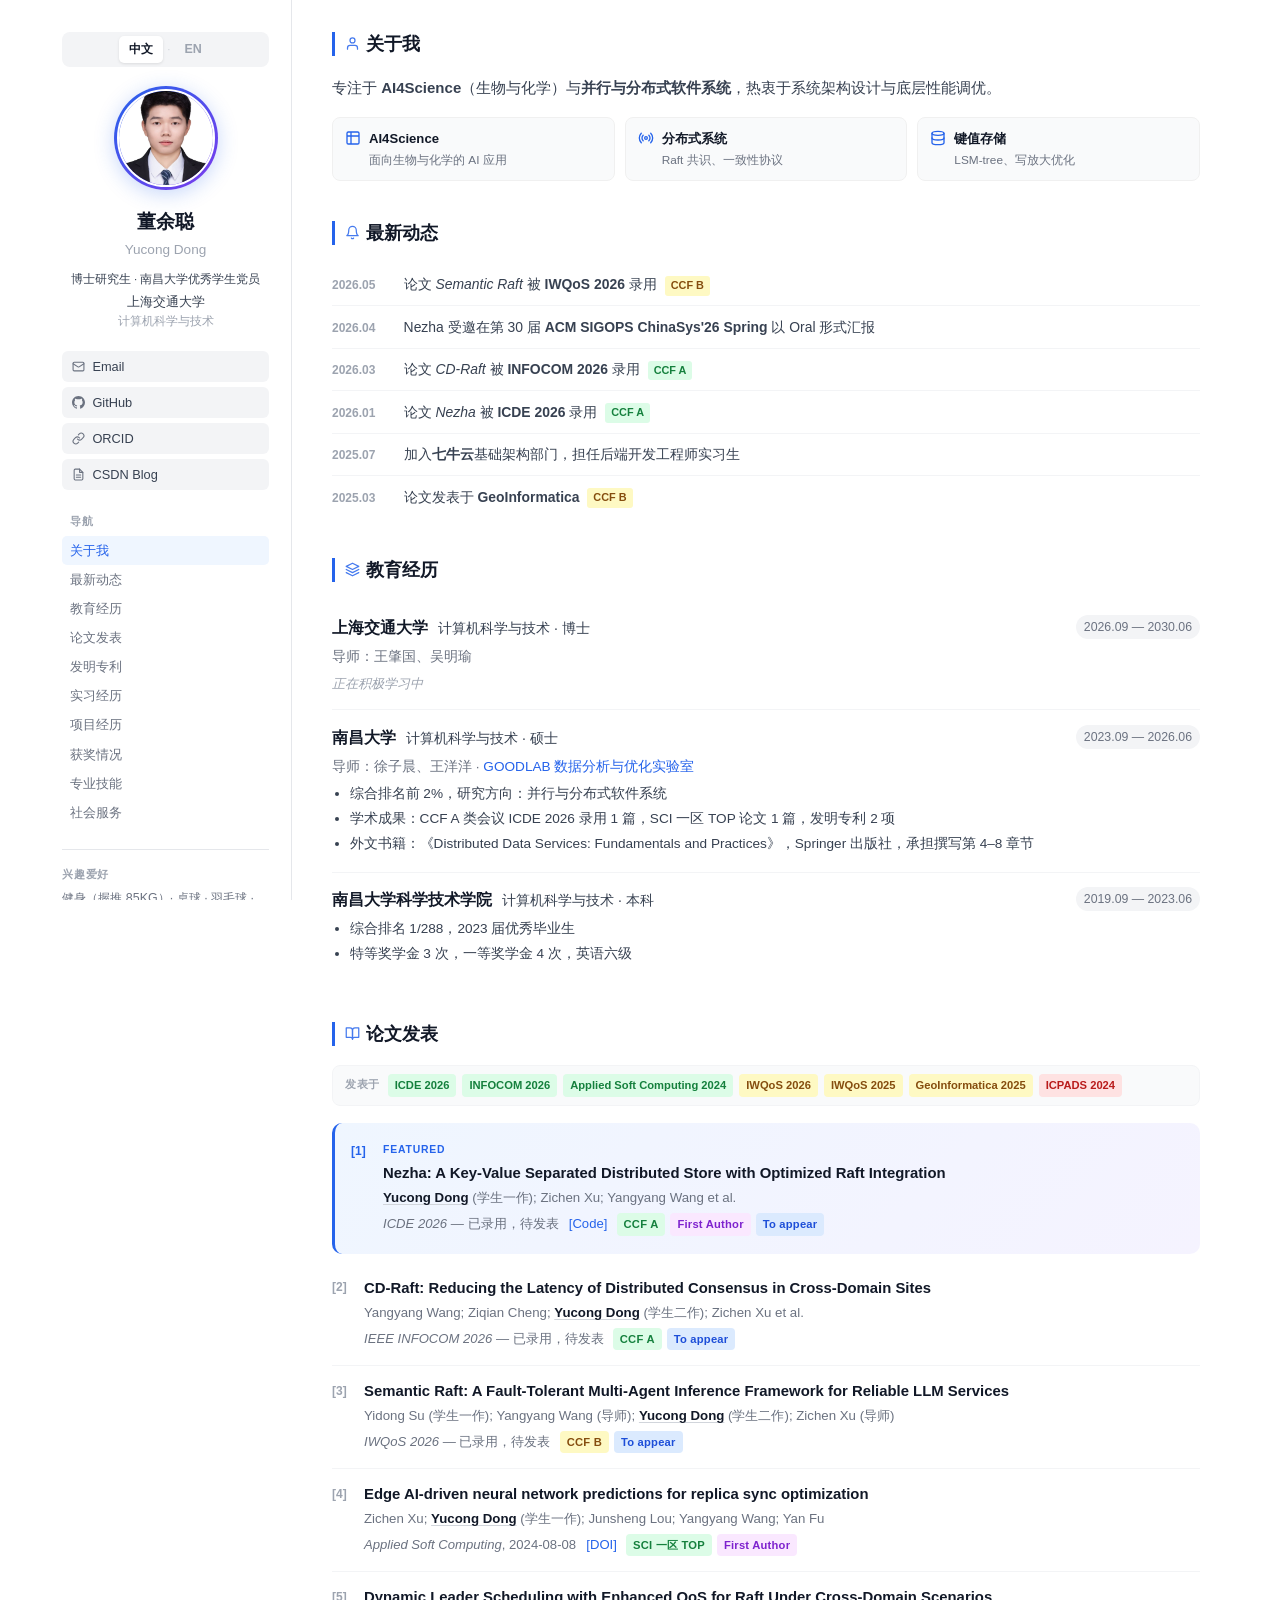
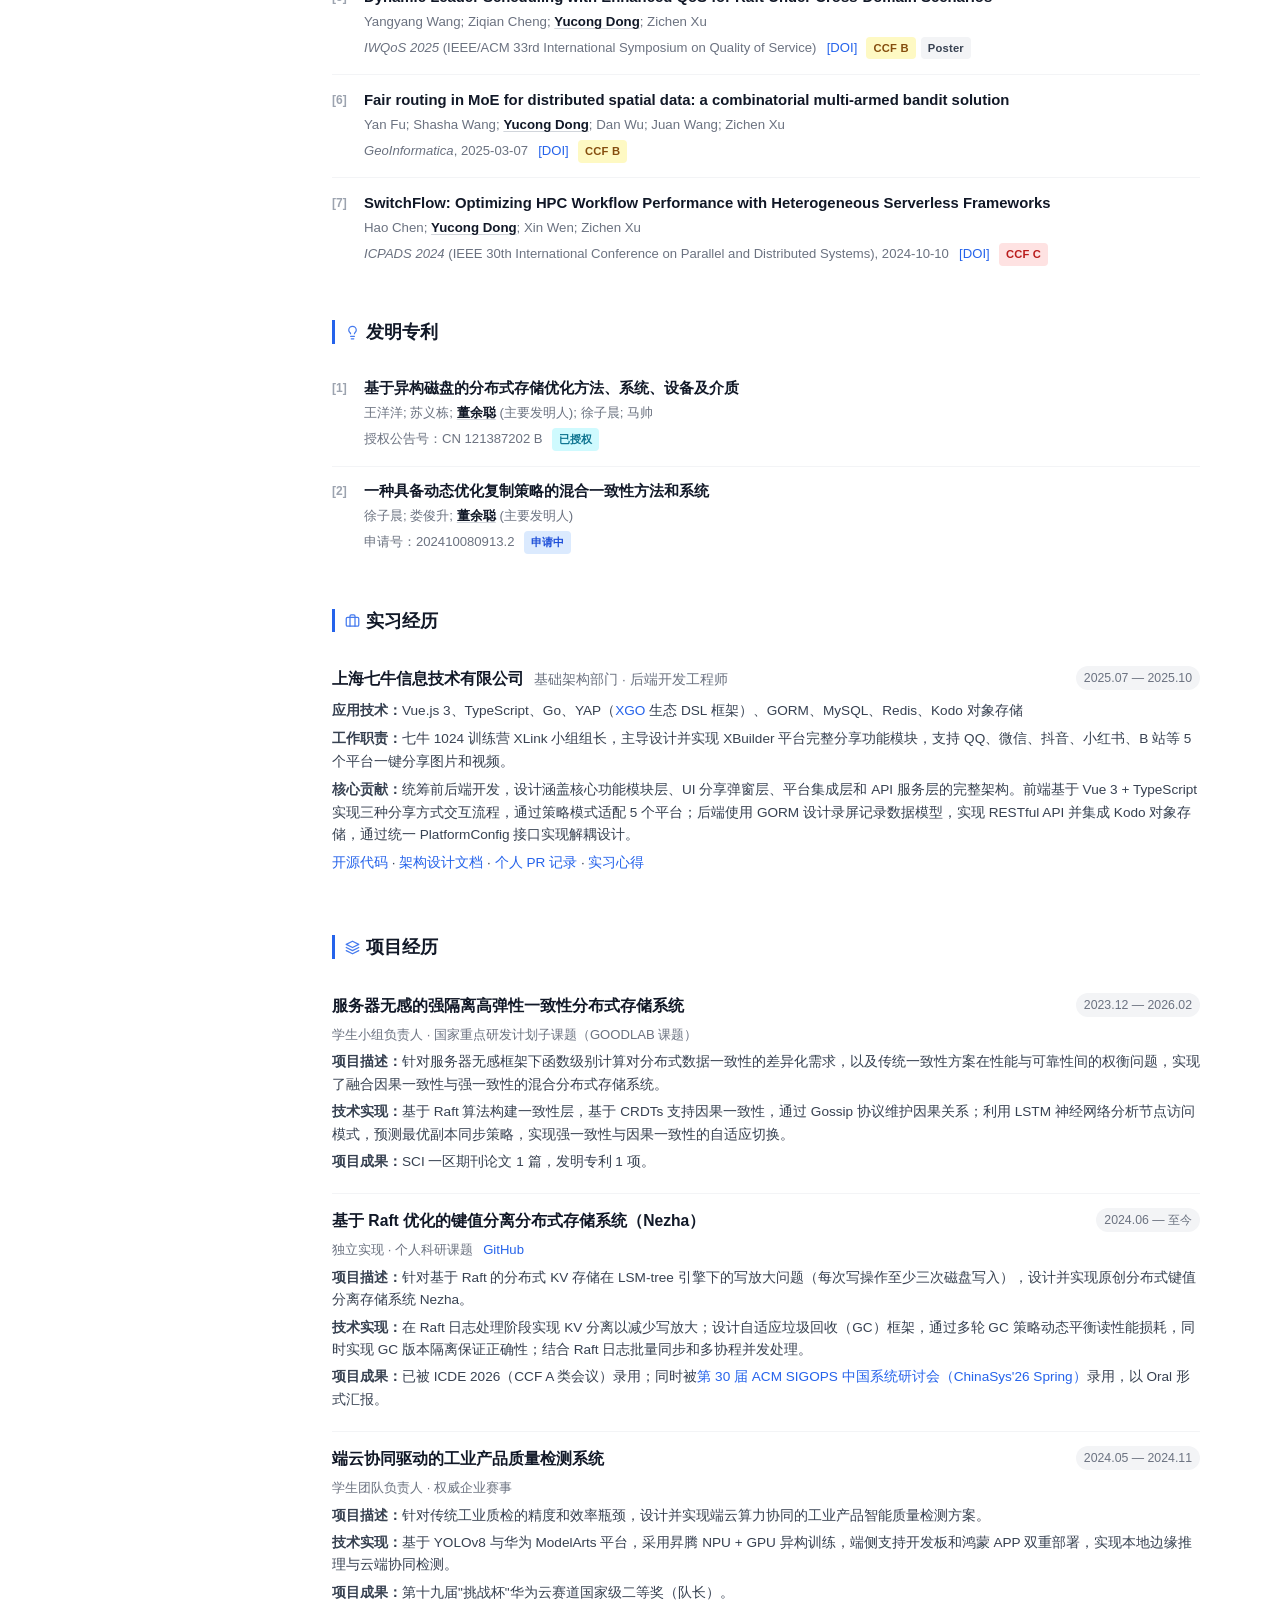
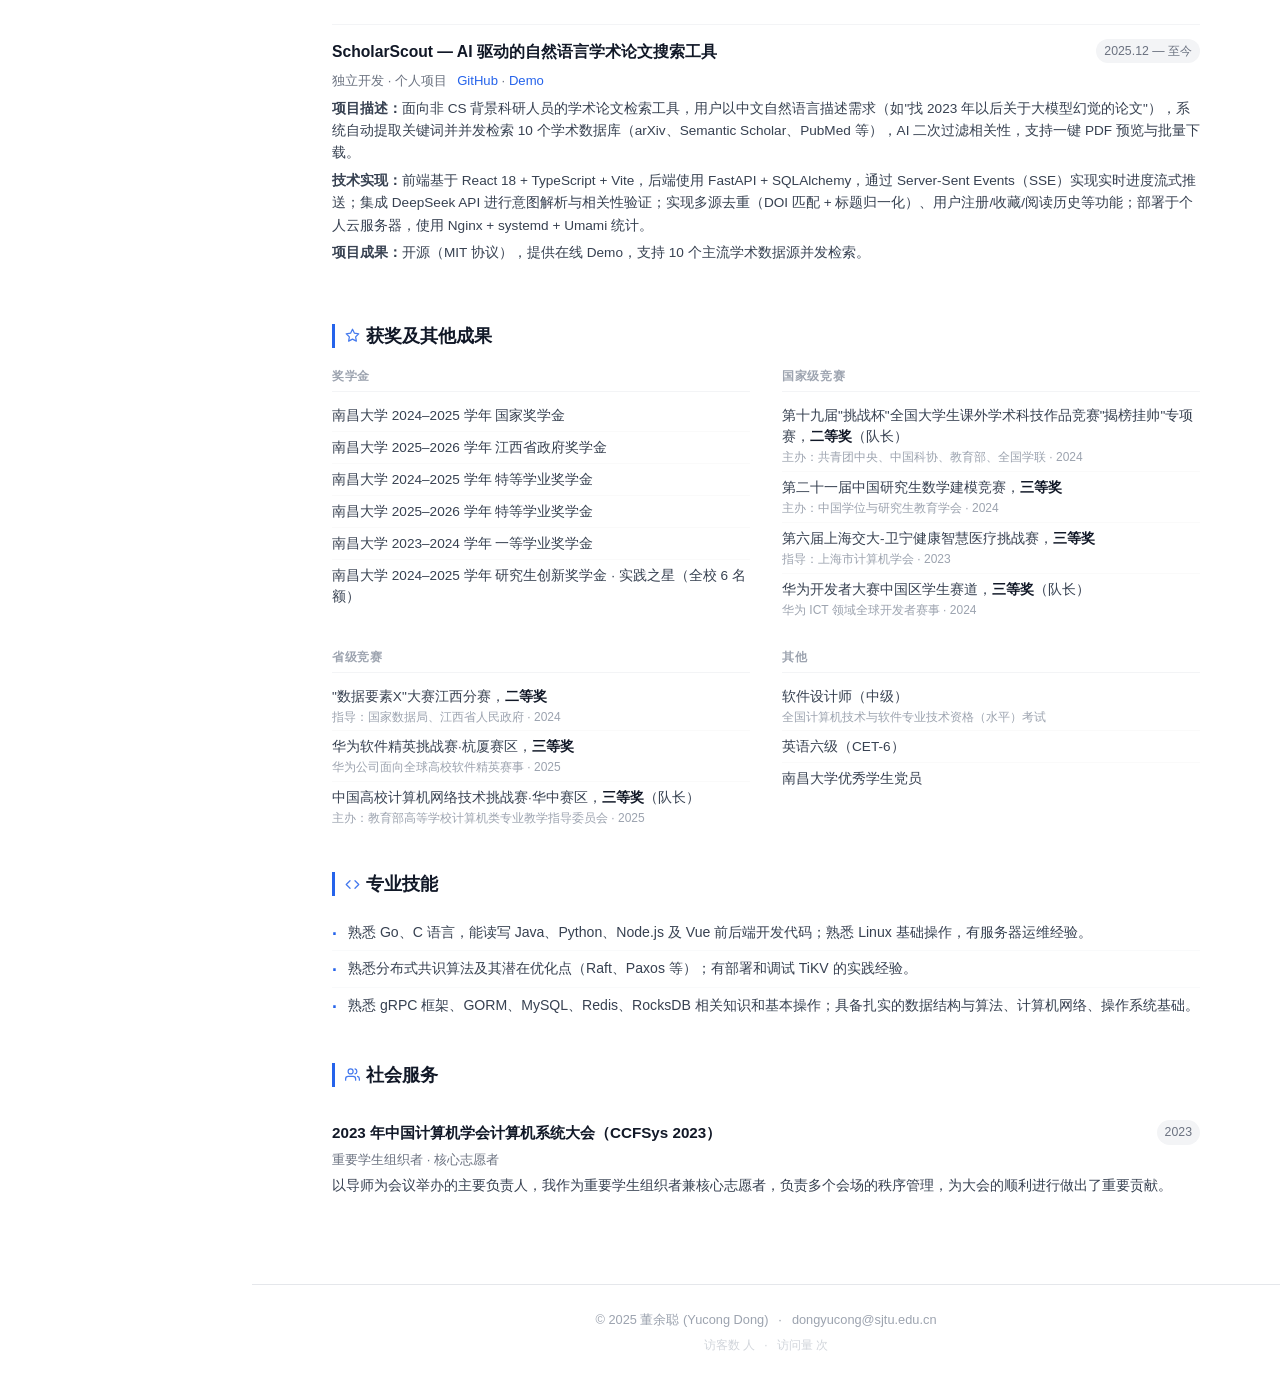
==== commit c8f27c9a: "feat: comprehensive visual and UX improvements - Avatar: blue→purple gradient ring with glow shadow " ====
--- a/index.html
+++ b/index.html
@@ -80,6 +80,42 @@
 </head>
 <body>
 
+<!-- SVG icon sprite -->
+<svg style="display:none" aria-hidden="true" xmlns="http://www.w3.org/2000/svg">
+  <defs>
+    <symbol id="ico-news" viewBox="0 0 24 24" fill="none" stroke="currentColor" stroke-width="2" stroke-linecap="round" stroke-linejoin="round">
+      <path d="M18 8A6 6 0 0 0 6 8c0 7-3 9-3 9h18s-3-2-3-9"/><path d="M13.73 21a2 2 0 0 1-3.46 0"/>
+    </symbol>
+    <symbol id="ico-user" viewBox="0 0 24 24" fill="none" stroke="currentColor" stroke-width="2" stroke-linecap="round" stroke-linejoin="round">
+      <path d="M20 21v-2a4 4 0 0 0-4-4H8a4 4 0 0 0-4 4v2"/><circle cx="12" cy="7" r="4"/>
+    </symbol>
+    <symbol id="ico-edu" viewBox="0 0 24 24" fill="none" stroke="currentColor" stroke-width="2" stroke-linecap="round" stroke-linejoin="round">
+      <path d="M12 2 2 7l10 5 10-5-10-5z"/><path d="M2 17l10 5 10-5"/><path d="M2 12l10 5 10-5"/>
+    </symbol>
+    <symbol id="ico-pub" viewBox="0 0 24 24" fill="none" stroke="currentColor" stroke-width="2" stroke-linecap="round" stroke-linejoin="round">
+      <path d="M2 3h6a4 4 0 0 1 4 4v14a3 3 0 0 0-3-3H2z"/><path d="M22 3h-6a4 4 0 0 0-4 4v14a3 3 0 0 1 3-3h7z"/>
+    </symbol>
+    <symbol id="ico-patent" viewBox="0 0 24 24" fill="none" stroke="currentColor" stroke-width="2" stroke-linecap="round" stroke-linejoin="round">
+      <line x1="9" y1="18" x2="15" y2="18"/><line x1="10" y1="22" x2="14" y2="22"/><path d="M15.09 14c.18-.98.65-1.74 1.41-2.5A4.65 4.65 0 0 0 18 8 6 6 0 0 0 6 8c0 1 .23 2.23 1.5 3.5A4.61 4.61 0 0 1 8.91 14"/>
+    </symbol>
+    <symbol id="ico-work" viewBox="0 0 24 24" fill="none" stroke="currentColor" stroke-width="2" stroke-linecap="round" stroke-linejoin="round">
+      <rect x="2" y="7" width="20" height="14" rx="2" ry="2"/><path d="M16 21V5a2 2 0 0 0-2-2h-4a2 2 0 0 0-2 2v16"/>
+    </symbol>
+    <symbol id="ico-proj" viewBox="0 0 24 24" fill="none" stroke="currentColor" stroke-width="2" stroke-linecap="round" stroke-linejoin="round">
+      <polygon points="12 2 2 7 12 12 22 7 12 2"/><polyline points="2 17 12 22 22 17"/><polyline points="2 12 12 17 22 12"/>
+    </symbol>
+    <symbol id="ico-award" viewBox="0 0 24 24" fill="none" stroke="currentColor" stroke-width="2" stroke-linecap="round" stroke-linejoin="round">
+      <polygon points="12 2 15.09 8.26 22 9.27 17 14.14 18.18 21.02 12 17.77 5.82 21.02 7 14.14 2 9.27 8.91 8.26 12 2"/>
+    </symbol>
+    <symbol id="ico-skill" viewBox="0 0 24 24" fill="none" stroke="currentColor" stroke-width="2" stroke-linecap="round" stroke-linejoin="round">
+      <polyline points="16 18 22 12 16 6"/><polyline points="8 6 2 12 8 18"/>
+    </symbol>
+    <symbol id="ico-service" viewBox="0 0 24 24" fill="none" stroke="currentColor" stroke-width="2" stroke-linecap="round" stroke-linejoin="round">
+      <path d="M17 21v-2a4 4 0 0 0-4-4H5a4 4 0 0 0-4 4v2"/><circle cx="9" cy="7" r="4"/><path d="M23 21v-2a4 4 0 0 0-3-3.87"/><path d="M16 3.13a4 4 0 0 1 0 7.75"/>
+    </symbol>
+  </defs>
+</svg>
+
 <!-- Mobile top bar (only shown on phones ≤520px) -->
 <div class="mobile-topbar" id="mobileTopbar">
     <img src="images/me.jpg" alt="头像" class="mobile-topbar-avatar">
@@ -103,7 +139,9 @@
                 <span class="lang-sep">·</span>
                 <a href="en/" class="lang-btn">EN</a>
             </div>
-            <img src="images/me.jpg" alt="董余聪" class="avatar">
+            <div class="avatar-ring">
+                <img src="images/me.jpg" alt="董余聪" class="avatar">
+            </div>
             <h1 class="sidebar-name">董余聪</h1>
             <div class="sidebar-name-en">Yucong Dong</div>
             <div class="sidebar-role">博士研究生 · 南昌大学优秀学生党员</div>
@@ -132,6 +170,7 @@
             <nav class="side-nav">
                 <div class="side-nav-label">导航</div>
                 <a href="#about">关于我</a>
+                <a href="#news">最新动态</a>
                 <a href="#education">教育经历</a>
                 <a href="#publications">论文发表</a>
                 <a href="#patents">发明专利</a>
@@ -153,12 +192,65 @@
     <main class="main-content">
 
         <section id="about" class="section fade-in">
-            <h2 class="section-title">关于我</h2>
+            <h2 class="section-title"><svg class="section-icon" viewBox="0 0 24 24"><use href="#ico-user"/></svg>关于我</h2>
             <p>专注于 <strong>AI4Science</strong>（生物与化学）与<strong>并行与分布式软件系统</strong>，热衷于系统架构设计与底层性能调优。</p>
+            <div class="research-tags">
+                <div class="research-tag">
+                    <svg class="rt-icon" viewBox="0 0 24 24" fill="none" stroke="currentColor" stroke-width="2" stroke-linecap="round" stroke-linejoin="round"><path d="M9 3H5a2 2 0 0 0-2 2v4m6-6h10a2 2 0 0 1 2 2v4M9 3v18m0 0h10a2 2 0 0 0 2-2V9M9 21H5a2 2 0 0 1-2-2V9m0 0h18"/></svg>
+                    <div>
+                        <div class="rt-label">AI4Science</div>
+                        <div class="rt-desc">面向生物与化学的 AI 应用</div>
+                    </div>
+                </div>
+                <div class="research-tag">
+                    <svg class="rt-icon" viewBox="0 0 24 24" fill="none" stroke="currentColor" stroke-width="2" stroke-linecap="round" stroke-linejoin="round"><circle cx="12" cy="12" r="2"/><path d="M16.24 7.76a6 6 0 0 1 0 8.49m-8.48-.01a6 6 0 0 1 0-8.49m11.31-2.82a10 10 0 0 1 0 14.14m-14.14 0a10 10 0 0 1 0-14.14"/></svg>
+                    <div>
+                        <div class="rt-label">分布式系统</div>
+                        <div class="rt-desc">Raft 共识、一致性协议</div>
+                    </div>
+                </div>
+                <div class="research-tag">
+                    <svg class="rt-icon" viewBox="0 0 24 24" fill="none" stroke="currentColor" stroke-width="2" stroke-linecap="round" stroke-linejoin="round"><ellipse cx="12" cy="5" rx="9" ry="3"/><path d="M21 12c0 1.66-4 3-9 3s-9-1.34-9-3"/><path d="M3 5v14c0 1.66 4 3 9 3s9-1.34 9-3V5"/></svg>
+                    <div>
+                        <div class="rt-label">键值存储</div>
+                        <div class="rt-desc">LSM-tree、写放大优化</div>
+                    </div>
+                </div>
+            </div>
+        </section>
+
+        <section id="news" class="section fade-in">
+            <h2 class="section-title"><svg class="section-icon" viewBox="0 0 24 24"><use href="#ico-news"/></svg>最新动态</h2>
+            <div class="news-list">
+                <div class="news-item">
+                    <span class="news-date">2026.05</span>
+                    <span class="news-content">论文 <em>Semantic Raft</em> 被 <strong>IWQoS 2026</strong> 录用 <span class="news-badge ccf-b">CCF B</span></span>
+                </div>
+                <div class="news-item">
+                    <span class="news-date">2026.04</span>
+                    <span class="news-content">Nezha 受邀在第 30 届 <strong>ACM SIGOPS ChinaSys'26 Spring</strong> 以 Oral 形式汇报</span>
+                </div>
+                <div class="news-item">
+                    <span class="news-date">2026.03</span>
+                    <span class="news-content">论文 <em>CD-Raft</em> 被 <strong>INFOCOM 2026</strong> 录用 <span class="news-badge ccf-a">CCF A</span></span>
+                </div>
+                <div class="news-item">
+                    <span class="news-date">2026.01</span>
+                    <span class="news-content">论文 <em>Nezha</em> 被 <strong>ICDE 2026</strong> 录用 <span class="news-badge ccf-a">CCF A</span></span>
+                </div>
+                <div class="news-item">
+                    <span class="news-date">2025.07</span>
+                    <span class="news-content">加入<strong>七牛云</strong>基础架构部门，担任后端开发工程师实习生</span>
+                </div>
+                <div class="news-item">
+                    <span class="news-date">2025.03</span>
+                    <span class="news-content">论文发表于 <strong>GeoInformatica</strong> <span class="news-badge ccf-b">CCF B</span></span>
+                </div>
+            </div>
         </section>
 
         <section id="education" class="section fade-in">
-            <h2 class="section-title">教育经历</h2>
+            <h2 class="section-title"><svg class="section-icon" viewBox="0 0 24 24"><use href="#ico-edu"/></svg>教育经历</h2>
 
             <div class="edu-item">
                 <div class="edu-header">
@@ -204,7 +296,7 @@
         </section>
 
         <section id="publications" class="section fade-in">
-            <h2 class="section-title">论文发表</h2>
+            <h2 class="section-title"><svg class="section-icon" viewBox="0 0 24 24"><use href="#ico-pub"/></svg>论文发表</h2>
             <div class="venue-summary">
                 <span class="vs-label">发表于</span>
                 <span class="vs-chip ccf-a">ICDE 2026</span>
@@ -217,7 +309,8 @@
             </div>
             <ol class="pub-list">
 
-                <li class="pub-item">
+                <li class="pub-item pub-featured">
+                    <div class="pub-featured-label">Featured</div>
                     <div class="pub-title">Nezha: A Key-Value Separated Distributed Store with Optimized Raft Integration</div>
                     <div class="pub-authors"><strong>Yucong Dong</strong> (学生一作); Zichen Xu; Yangyang Wang et al.</div>
                     <div class="pub-venue"><em>ICDE 2026</em> &mdash; 已录用，待发表 &ensp;<a href="https://github.com/Dshuishui/Nezha" target="_blank">[Code]</a></div>
@@ -290,7 +383,7 @@
         </section>
 
         <section id="patents" class="section fade-in">
-            <h2 class="section-title">发明专利</h2>
+            <h2 class="section-title"><svg class="section-icon" viewBox="0 0 24 24"><use href="#ico-patent"/></svg>发明专利</h2>
             <ol class="pub-list">
                 <li class="pub-item">
                     <div class="pub-title">基于异构磁盘的分布式存储优化方法、系统、设备及介质</div>
@@ -308,7 +401,7 @@
         </section>
 
         <section id="experience" class="section fade-in">
-            <h2 class="section-title">实习经历</h2>
+            <h2 class="section-title"><svg class="section-icon" viewBox="0 0 24 24"><use href="#ico-work"/></svg>实习经历</h2>
             <div class="exp-item">
                 <div class="exp-header">
                     <div>
@@ -332,7 +425,7 @@
         </section>
 
         <section id="projects" class="section fade-in">
-            <h2 class="section-title">项目经历</h2>
+            <h2 class="section-title"><svg class="section-icon" viewBox="0 0 24 24"><use href="#ico-proj"/></svg>项目经历</h2>
 
             <div class="proj-item">
                 <div class="proj-header">
@@ -388,7 +481,7 @@
         </section>
 
         <section id="awards" class="section fade-in">
-            <h2 class="section-title">获奖及其他成果</h2>
+            <h2 class="section-title"><svg class="section-icon" viewBox="0 0 24 24"><use href="#ico-award"/></svg>获奖及其他成果</h2>
             <div class="awards-grid">
 
                 <div class="award-group">
@@ -451,7 +544,7 @@
         </section>
 
         <section id="skills" class="section fade-in">
-            <h2 class="section-title">专业技能</h2>
+            <h2 class="section-title"><svg class="section-icon" viewBox="0 0 24 24"><use href="#ico-skill"/></svg>专业技能</h2>
             <ul class="skills-list">
                 <li>熟悉 Go、C 语言，能读写 Java、Python、Node.js 及 Vue 前后端开发代码；熟悉 Linux 基础操作，有服务器运维经验。</li>
                 <li>熟悉分布式共识算法及其潜在优化点（Raft、Paxos 等）；有部署和调试 TiKV 的实践经验。</li>
@@ -460,7 +553,7 @@
         </section>
 
         <section id="service" class="section fade-in">
-            <h2 class="section-title">社会服务</h2>
+            <h2 class="section-title"><svg class="section-icon" viewBox="0 0 24 24"><use href="#ico-service"/></svg>社会服务</h2>
             <div class="service-item">
                 <div class="service-header">
                     <span class="service-name">2023 年中国计算机学会计算机系统大会（CCFSys 2023）</span>
@@ -483,6 +576,11 @@
     </p>
 </footer>
 
+<button class="back-to-top" id="backToTop" aria-label="回到顶部">
+    <svg width="16" height="16" viewBox="0 0 24 24" fill="none" stroke="currentColor" stroke-width="2.5" stroke-linecap="round" stroke-linejoin="round"><polyline points="18 15 12 9 6 15"/></svg>
+</button>
+<div class="toast" id="toast"></div>
+
 <script async src="//busuanzi.ibruce.info/busuanzi/2.3/busuanzi.pure.mini.js"></script>
 <script src="js/main.js"></script>
 </body>
--- a/css/style.css
+++ b/css/style.css
@@ -89,14 +89,24 @@
   padding: 2rem 1.4rem;
 }
 
+.avatar-ring {
+  width: 104px;
+  height: 104px;
+  border-radius: 50%;
+  background: linear-gradient(135deg, #2563eb, #7c3aed);
+  padding: 3px;
+  margin: 0 auto 1rem;
+  box-shadow: 0 4px 20px rgba(37, 99, 235, 0.25);
+}
+
 .avatar {
-  width: 96px;
-  height: 96px;
+  width: 98px;
+  height: 98px;
   border-radius: 50%;
   object-fit: cover;
   display: block;
-  margin: 0 auto 1rem;
-  box-shadow: 0 2px 12px rgba(0, 0, 0, 0.12);
+  margin: 0;
+  border: 2px solid #fff;
 }
 
 .sidebar-name {
@@ -234,6 +244,9 @@
 }
 
 .section-title {
+  display: flex;
+  align-items: center;
+  gap: 6px;
   font-size: 1.15rem;
   font-weight: 700;
   color: #111827;
@@ -241,6 +254,14 @@
   padding-left: 10px;
   margin-bottom: 1.2rem;
   line-height: 1.3;
+}
+
+.section-icon {
+  width: 15px;
+  height: 15px;
+  flex-shrink: 0;
+  color: #2563eb;
+  opacity: 0.85;
 }
 
 /* ── About ── */
@@ -652,6 +673,191 @@
 .fade-in.visible {
   opacity: 1;
   transform: translateY(0);
+}
+
+/* ── Research Tags ── */
+.research-tags {
+  display: grid;
+  grid-template-columns: repeat(3, 1fr);
+  gap: 10px;
+  margin-top: 1rem;
+}
+
+.research-tag {
+  display: flex;
+  align-items: flex-start;
+  gap: 8px;
+  padding: 10px 12px;
+  background: #f9fafb;
+  border: 1px solid #f0f0f0;
+  border-radius: 8px;
+  transition: border-color 0.15s, box-shadow 0.15s;
+}
+
+.research-tag:hover {
+  border-color: #dbeafe;
+  box-shadow: 0 2px 8px rgba(37, 99, 235, 0.07);
+}
+
+.rt-icon {
+  width: 16px;
+  height: 16px;
+  flex-shrink: 0;
+  color: #2563eb;
+  margin-top: 2px;
+}
+
+.rt-label {
+  font-size: 0.82rem;
+  font-weight: 700;
+  color: #111827;
+  margin-bottom: 2px;
+}
+
+.rt-desc {
+  font-size: 0.74rem;
+  color: #6b7280;
+  line-height: 1.5;
+}
+
+/* ── News Section ── */
+.news-list {
+  display: flex;
+  flex-direction: column;
+}
+
+.news-item {
+  display: flex;
+  align-items: baseline;
+  gap: 14px;
+  padding: 0.6rem 0;
+  border-bottom: 1px solid #f3f4f6;
+  line-height: 1.6;
+}
+
+.news-item:last-child {
+  border-bottom: none;
+}
+
+.news-date {
+  font-size: 0.75rem;
+  color: #9ca3af;
+  font-weight: 600;
+  white-space: nowrap;
+  flex-shrink: 0;
+  min-width: 3.6rem;
+  font-variant-numeric: tabular-nums;
+}
+
+.news-content {
+  font-size: 0.87rem;
+  color: #374151;
+}
+
+.news-badge {
+  display: inline-block;
+  padding: 1px 6px;
+  border-radius: 3px;
+  font-size: 0.68rem;
+  font-weight: 600;
+  margin-left: 4px;
+  vertical-align: middle;
+}
+
+/* ── Featured Publication ── */
+.pub-featured-label {
+  font-size: 0.65rem;
+  font-weight: 700;
+  color: #2563eb;
+  text-transform: uppercase;
+  letter-spacing: 0.08em;
+  margin-bottom: 5px;
+}
+
+.pub-item.pub-featured {
+  background: linear-gradient(135deg, #eff6ff 0%, #f5f3ff 100%);
+  border-radius: 10px;
+  padding: 1.1rem 1.1rem 1.1rem 3rem;
+  margin-bottom: 0.6rem;
+  border-bottom: none;
+  border-left: 3px solid #2563eb;
+}
+
+.pub-item.pub-featured::before {
+  left: 1rem;
+  top: 1.15rem;
+  color: #2563eb;
+}
+
+/* ── Back to Top ── */
+.back-to-top {
+  position: fixed;
+  bottom: 2rem;
+  right: 1.5rem;
+  width: 40px;
+  height: 40px;
+  border-radius: 50%;
+  background: #2563eb;
+  color: #fff;
+  border: none;
+  cursor: pointer;
+  display: flex;
+  align-items: center;
+  justify-content: center;
+  box-shadow: 0 4px 14px rgba(37, 99, 235, 0.4);
+  opacity: 0;
+  transform: translateY(10px);
+  transition: opacity 0.25s, transform 0.25s, background 0.15s;
+  z-index: 99;
+  pointer-events: none;
+}
+
+.back-to-top.visible {
+  opacity: 1;
+  transform: translateY(0);
+  pointer-events: auto;
+}
+
+.back-to-top:hover {
+  background: #1d4ed8;
+}
+
+/* ── Toast ── */
+.toast {
+  position: fixed;
+  bottom: 5rem;
+  left: 50%;
+  transform: translateX(-50%) translateY(8px);
+  background: #111827;
+  color: #fff;
+  padding: 8px 18px;
+  border-radius: 20px;
+  font-size: 0.82rem;
+  opacity: 0;
+  transition: opacity 0.2s, transform 0.2s;
+  pointer-events: none;
+  z-index: 9999;
+  white-space: nowrap;
+}
+
+.toast.show {
+  opacity: 1;
+  transform: translateX(-50%) translateY(0);
+}
+
+/* ── Print ── */
+@media print {
+  .sidebar, .mobile-topbar, .mobile-nav-backdrop,
+  .back-to-top, .toast, .lang-switch { display: none !important; }
+  .layout { display: block; min-height: unset; }
+  .main-content { padding: 0; }
+  .section { margin-bottom: 1.5rem; break-inside: avoid; }
+  footer .busuanzi-count { display: none; }
+  a { color: inherit; }
+  .badge { border: 1px solid currentColor !important; background: transparent !important; color: #374151 !important; }
+  body { font-size: 13px; color: #000; }
+  .pub-item.pub-featured { background: none !important; border-left: 2px solid #2563eb; }
+  .research-tags { display: none; }
 }
 
 /* ── Mobile Top Bar (phone ≤520px only) ── */
@@ -778,11 +984,17 @@
     padding: 1.2rem 1.5rem;
   }
 
+  .avatar-ring {
+    width: 78px;
+    height: 78px;
+    padding: 3px;
+    margin: 0;
+    flex-shrink: 0;
+  }
+
   .avatar {
     width: 72px;
     height: 72px;
-    margin: 0;
-    flex-shrink: 0;
   }
 
   .sidebar-name,
@@ -915,6 +1127,7 @@
   .contact-links { order: 3; }
 
   /* Hide personal info (shown in topbar / desktop sidebar) */
+  .avatar-ring,
   .avatar,
   .sidebar-name,
   .sidebar-name-en,
@@ -999,6 +1212,10 @@
     gap: 1rem;
   }
 
+  .research-tags {
+    grid-template-columns: 1fr;
+  }
+
   footer {
     margin-left: 0;
   }
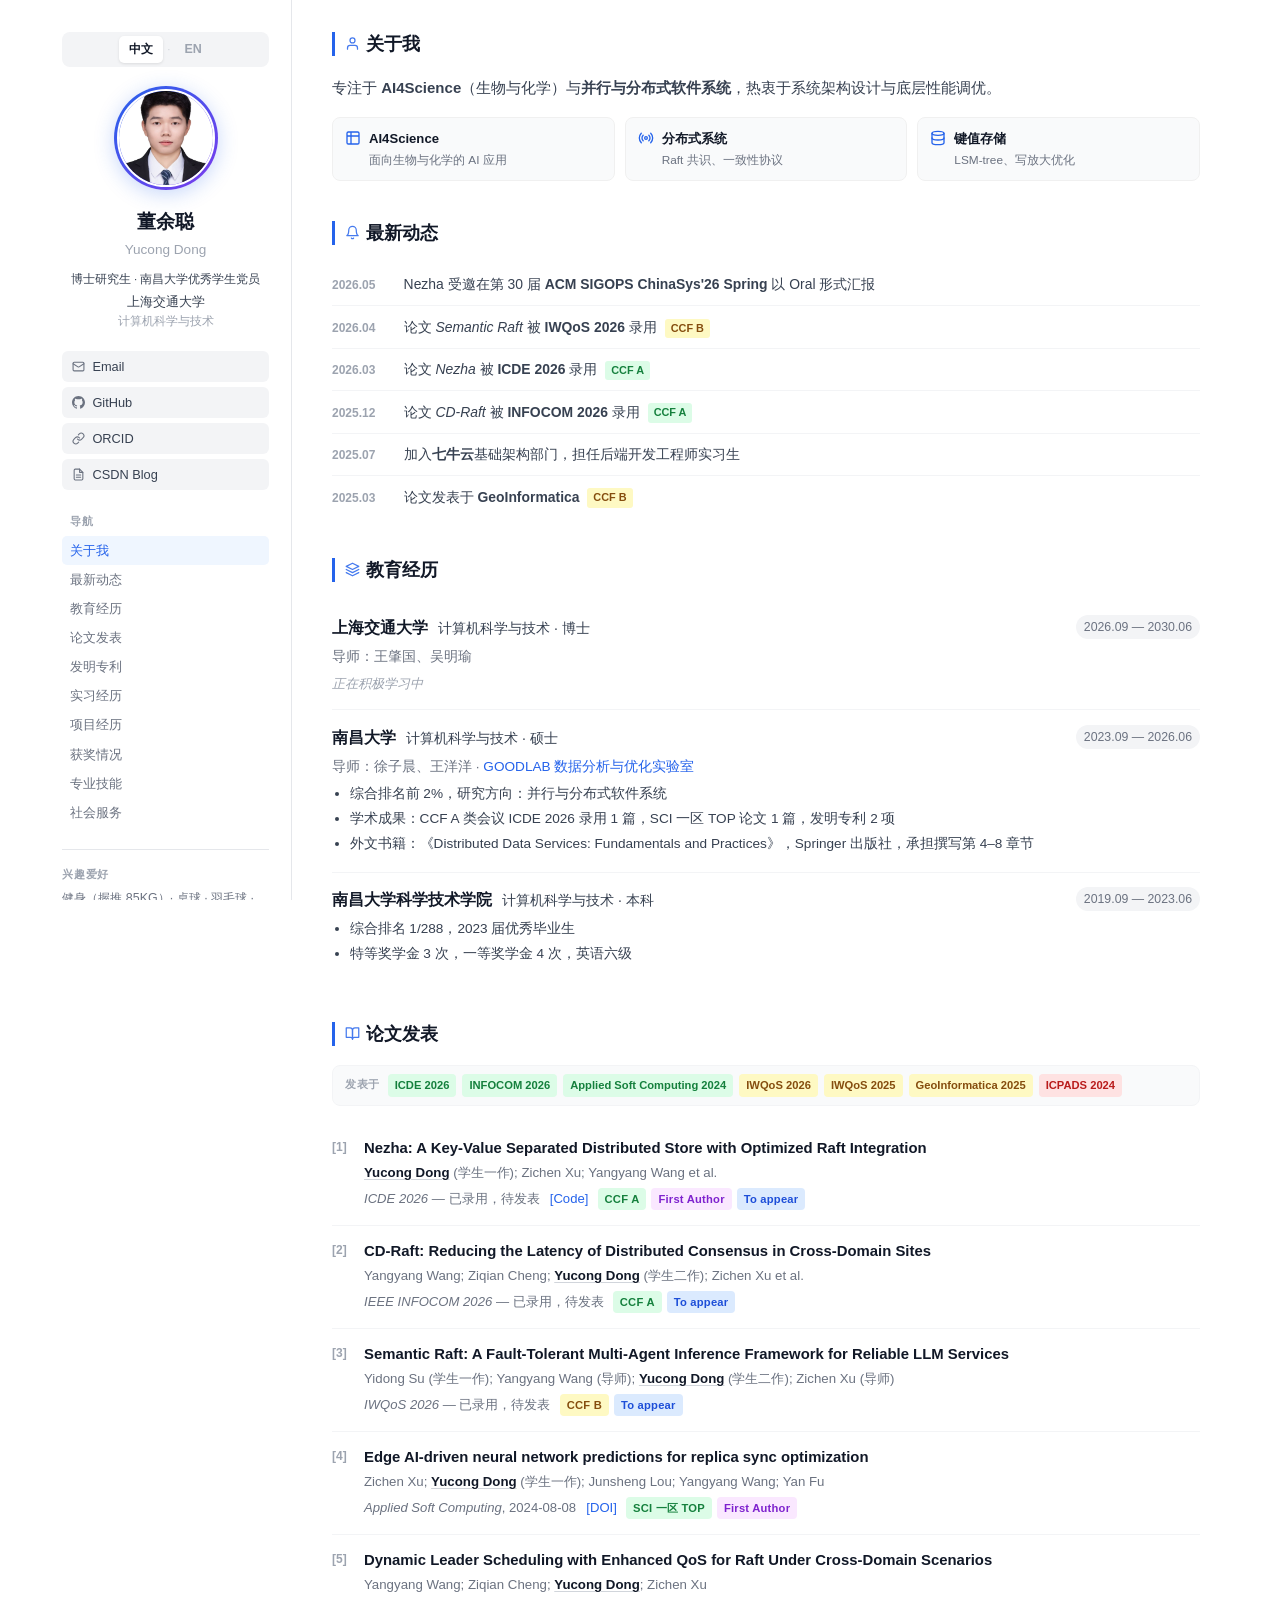
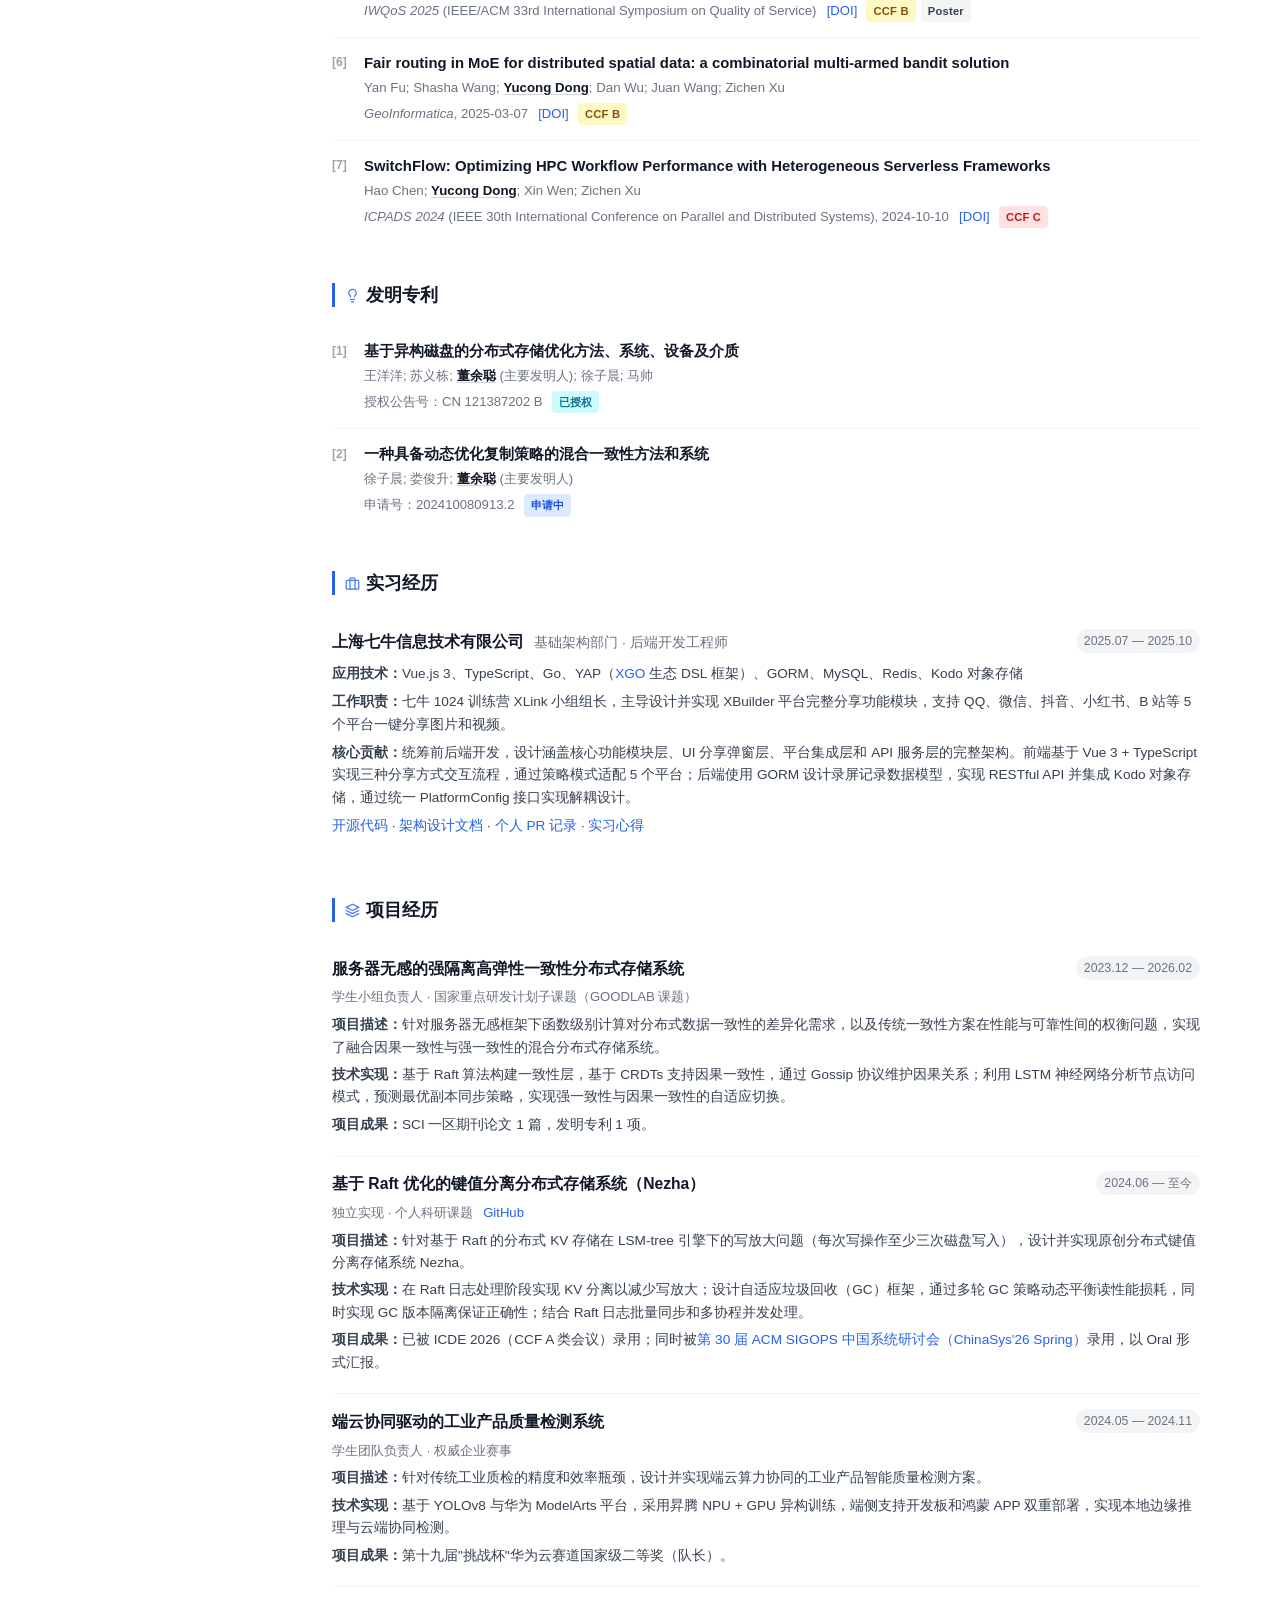
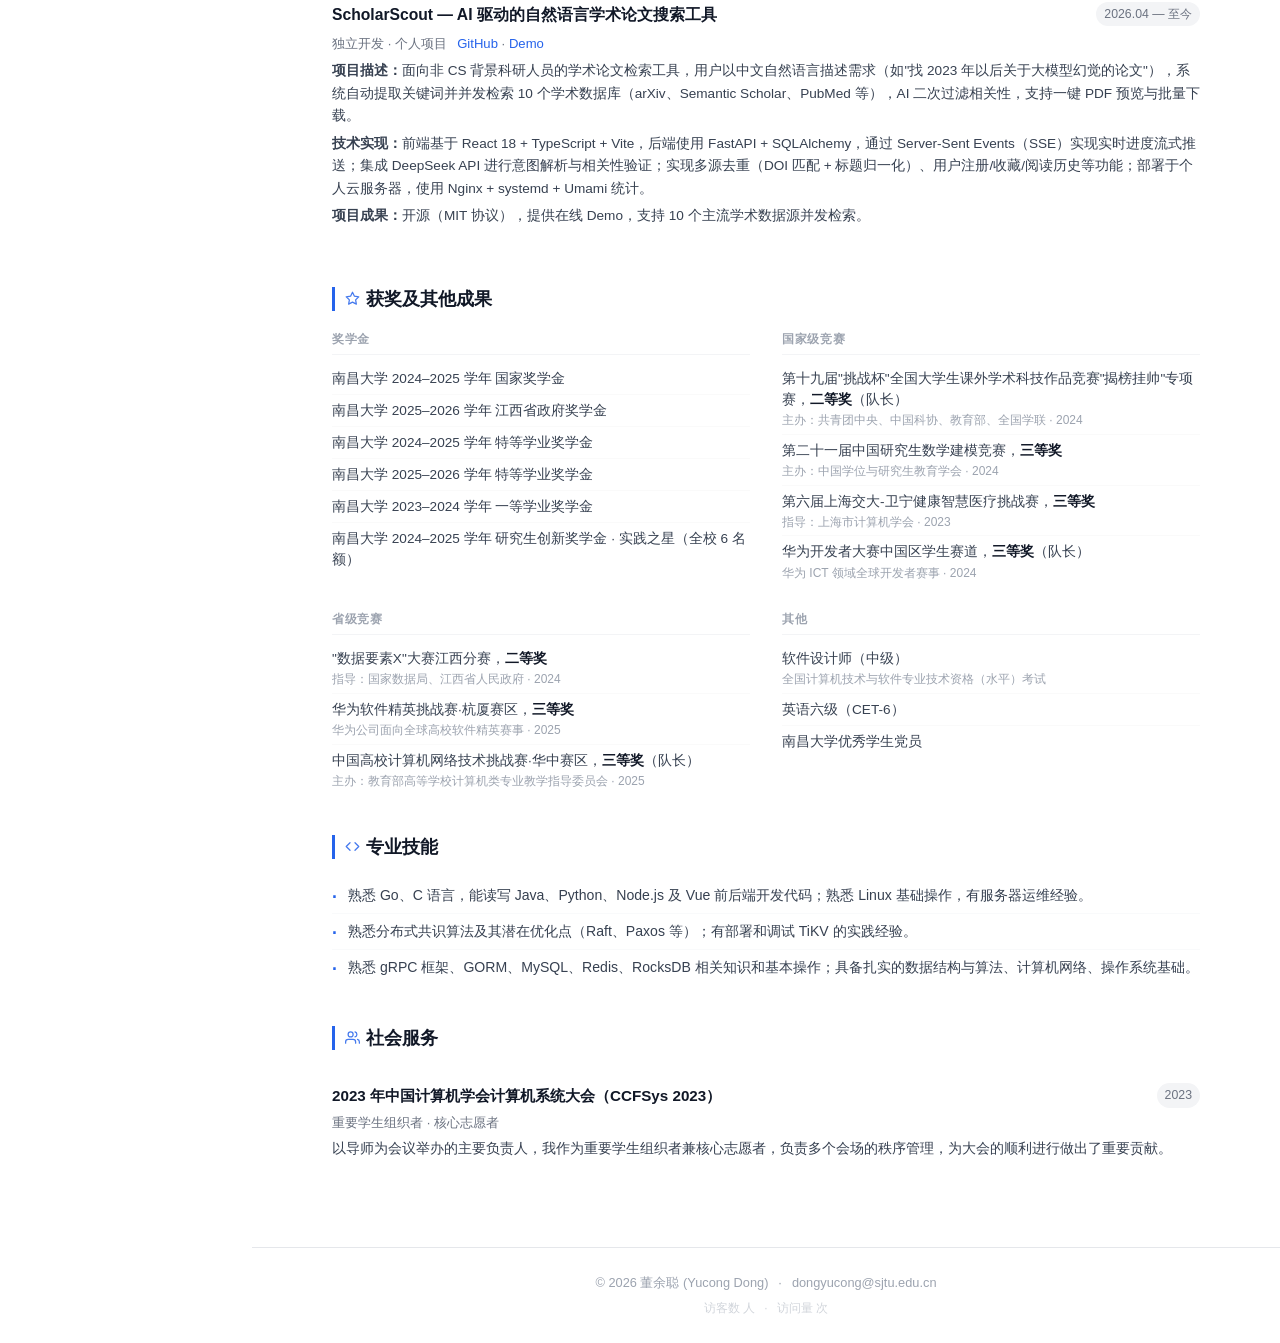
==== commit 8e208913: "fix: correct news dates, remove featured label, update ScholarScout start date and copyright year - " ====
--- a/index.html
+++ b/index.html
@@ -224,19 +224,19 @@
             <div class="news-list">
                 <div class="news-item">
                     <span class="news-date">2026.05</span>
-                    <span class="news-content">论文 <em>Semantic Raft</em> 被 <strong>IWQoS 2026</strong> 录用 <span class="news-badge ccf-b">CCF B</span></span>
+                    <span class="news-content">Nezha 受邀在第 30 届 <strong>ACM SIGOPS ChinaSys'26 Spring</strong> 以 Oral 形式汇报</span>
                 </div>
                 <div class="news-item">
                     <span class="news-date">2026.04</span>
-                    <span class="news-content">Nezha 受邀在第 30 届 <strong>ACM SIGOPS ChinaSys'26 Spring</strong> 以 Oral 形式汇报</span>
+                    <span class="news-content">论文 <em>Semantic Raft</em> 被 <strong>IWQoS 2026</strong> 录用 <span class="news-badge ccf-b">CCF B</span></span>
                 </div>
                 <div class="news-item">
                     <span class="news-date">2026.03</span>
+                    <span class="news-content">论文 <em>Nezha</em> 被 <strong>ICDE 2026</strong> 录用 <span class="news-badge ccf-a">CCF A</span></span>
+                </div>
+                <div class="news-item">
+                    <span class="news-date">2025.12</span>
                     <span class="news-content">论文 <em>CD-Raft</em> 被 <strong>INFOCOM 2026</strong> 录用 <span class="news-badge ccf-a">CCF A</span></span>
-                </div>
-                <div class="news-item">
-                    <span class="news-date">2026.01</span>
-                    <span class="news-content">论文 <em>Nezha</em> 被 <strong>ICDE 2026</strong> 录用 <span class="news-badge ccf-a">CCF A</span></span>
                 </div>
                 <div class="news-item">
                     <span class="news-date">2025.07</span>
@@ -309,8 +309,7 @@
             </div>
             <ol class="pub-list">
 
-                <li class="pub-item pub-featured">
-                    <div class="pub-featured-label">Featured</div>
+                <li class="pub-item">
                     <div class="pub-title">Nezha: A Key-Value Separated Distributed Store with Optimized Raft Integration</div>
                     <div class="pub-authors"><strong>Yucong Dong</strong> (学生一作); Zichen Xu; Yangyang Wang et al.</div>
                     <div class="pub-venue"><em>ICDE 2026</em> &mdash; 已录用，待发表 &ensp;<a href="https://github.com/Dshuishui/Nezha" target="_blank">[Code]</a></div>
@@ -469,7 +468,7 @@
             <div class="proj-item">
                 <div class="proj-header">
                     <span class="proj-title">ScholarScout — AI 驱动的自然语言学术论文搜索工具</span>
-                    <span class="date-tag">2025.12 — 至今</span>
+                    <span class="date-tag">2026.04 — 至今</span>
                 </div>
                 <p class="proj-role">独立开发 · 个人项目 &ensp;<a href="https://github.com/Dshuishui/ScholarScout" target="_blank">GitHub</a> · <a href="http://118.25.192.117" target="_blank">Demo</a></p>
                 <div class="proj-details">
@@ -568,7 +567,7 @@
 </div>
 
 <footer>
-    <p>&copy; 2025 董余聪 (Yucong Dong) &ensp;·&ensp; <a href="mailto:dongyucong@sjtu.edu.cn">dongyucong@sjtu.edu.cn</a></p>
+    <p>&copy; 2026 董余聪 (Yucong Dong) &ensp;·&ensp; <a href="mailto:dongyucong@sjtu.edu.cn">dongyucong@sjtu.edu.cn</a></p>
     <p class="busuanzi-count">
         访客数 <span id="busuanzi_value_site_uv"></span> 人
         &ensp;·&ensp;
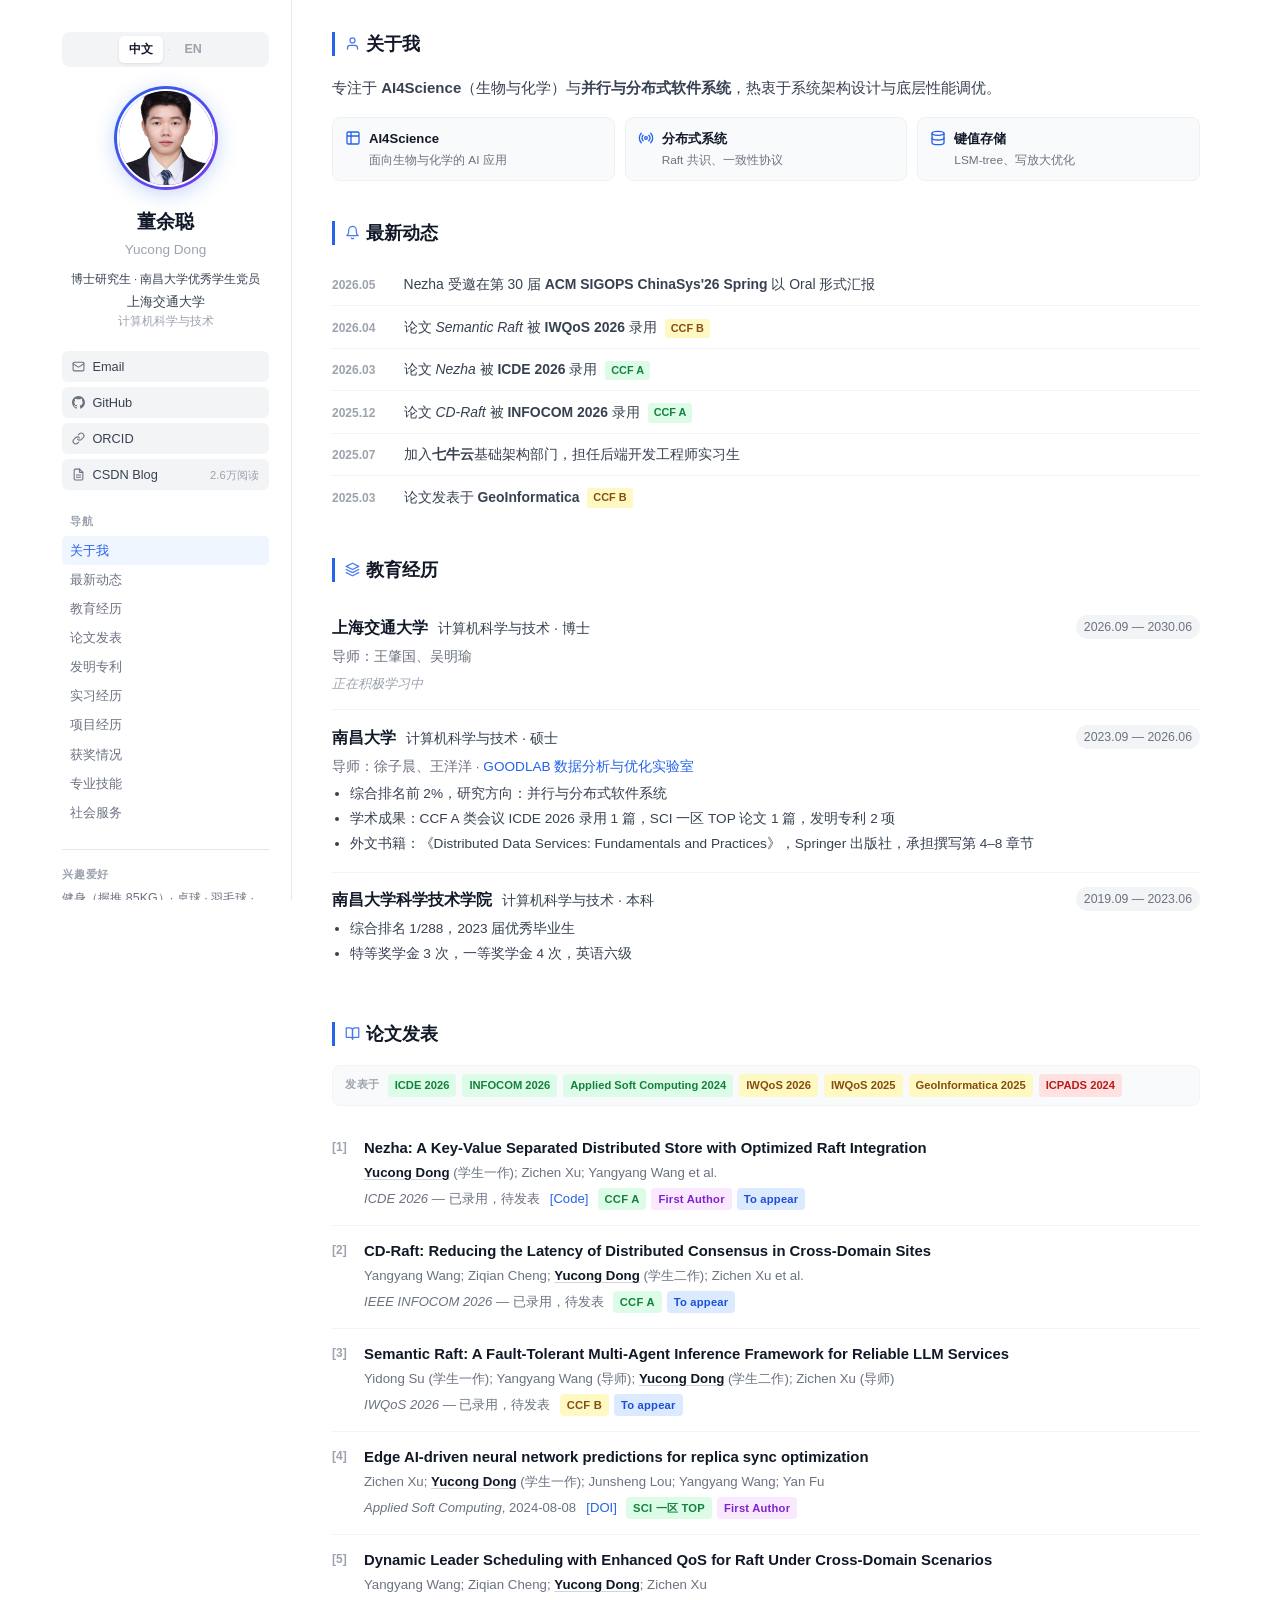
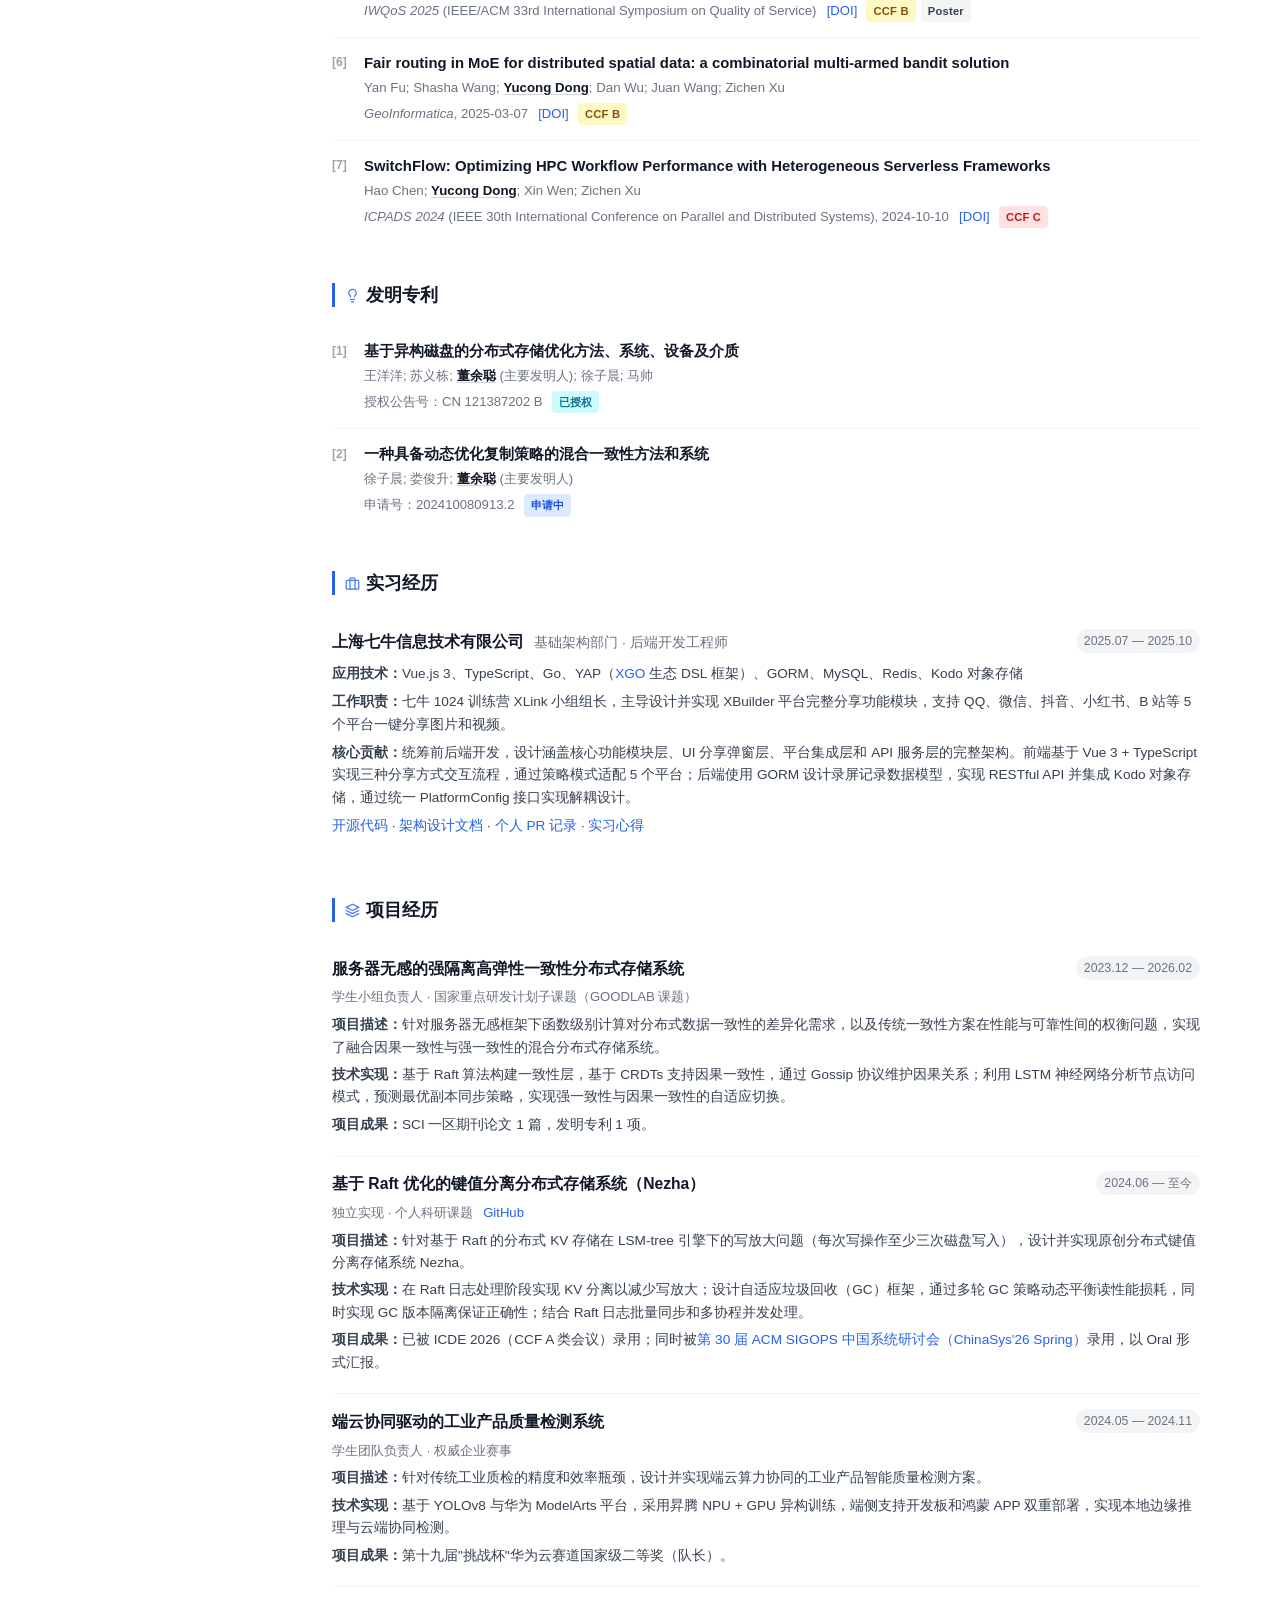
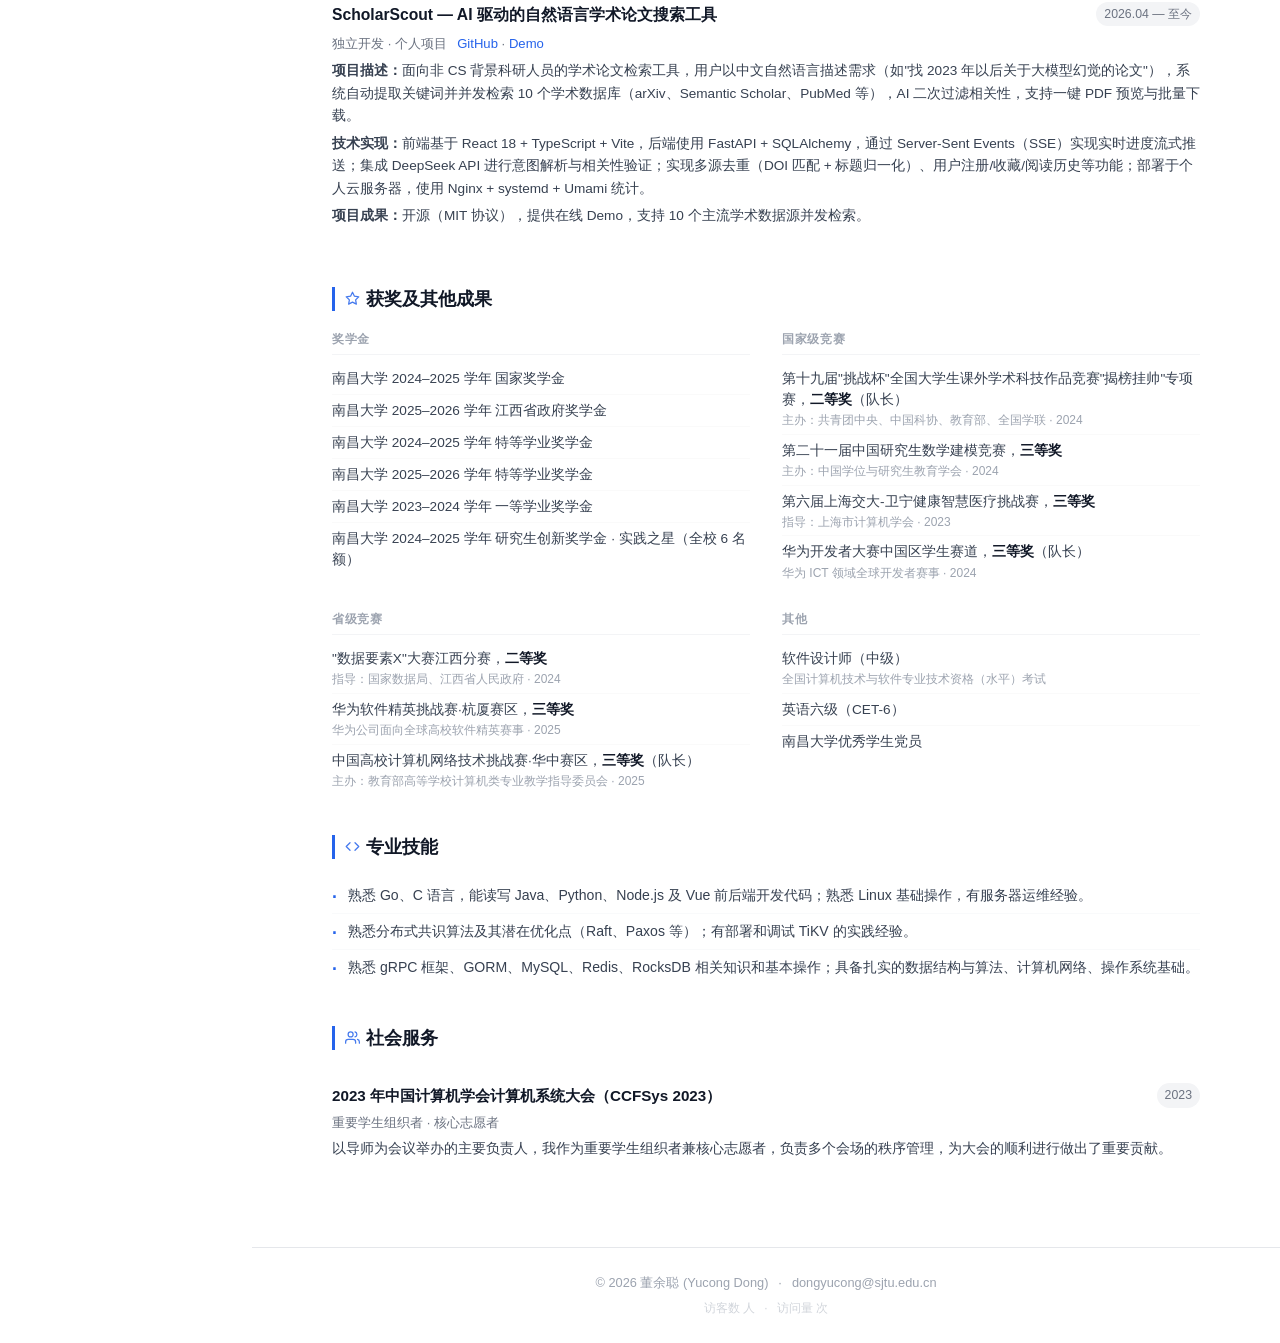
==== commit d08f6f50: "feat: add live GitHub followers and CSDN view count to contact chips - GitHub followers fetched live" ====
--- a/index.html
+++ b/index.html
@@ -156,6 +156,7 @@
                 <a href="https://github.com/Dshuishui" target="_blank" class="contact-chip">
                     <svg xmlns="http://www.w3.org/2000/svg" width="13" height="13" viewBox="0 0 24 24" fill="currentColor"><path d="M12 0c-6.626 0-12 5.373-12 12 0 5.302 3.438 9.8 8.207 11.387.599.111.793-.261.793-.577v-2.234c-3.338.726-4.033-1.416-4.033-1.416-.546-1.387-1.333-1.756-1.333-1.756-1.089-.745.083-.729.083-.729 1.205.084 1.839 1.237 1.839 1.237 1.07 1.834 2.807 1.304 3.492.997.107-.775.418-1.305.762-1.604-2.665-.305-5.467-1.334-5.467-5.931 0-1.311.469-2.381 1.236-3.221-.124-.303-.535-1.524.117-3.176 0 0 1.008-.322 3.301 1.23.957-.266 1.983-.399 3.003-.404 1.02.005 2.047.138 3.006.404 2.291-1.552 3.297-1.23 3.297-1.23.653 1.653.242 2.874.118 3.176.77.84 1.235 1.911 1.235 3.221 0 4.609-2.807 5.624-5.479 5.921.43.372.823 1.102.823 2.222v3.293c0 .319.192.694.801.576 4.765-1.589 8.199-6.086 8.199-11.386 0-6.627-5.373-12-12-12z"/></svg>
                     GitHub
+                    <span class="chip-stat github-followers"></span>
                 </a>
                 <a href="https://orcid.org/0009-0002-6078-0590" target="_blank" class="contact-chip">
                     <svg xmlns="http://www.w3.org/2000/svg" width="13" height="13" viewBox="0 0 24 24" fill="none" stroke="currentColor" stroke-width="2" stroke-linecap="round" stroke-linejoin="round"><path d="M10 13a5 5 0 0 0 7.54.54l3-3a5 5 0 0 0-7.07-7.07l-1.72 1.71"/><path d="M14 11a5 5 0 0 0-7.54-.54l-3 3a5 5 0 0 0 7.07 7.07l1.71-1.71"/></svg>
@@ -164,6 +165,7 @@
                 <a href="https://blog.csdn.net/qq_45913026?type=blog" target="_blank" class="contact-chip">
                     <svg xmlns="http://www.w3.org/2000/svg" width="13" height="13" viewBox="0 0 24 24" fill="none" stroke="currentColor" stroke-width="2" stroke-linecap="round" stroke-linejoin="round"><path d="M14 2H6a2 2 0 0 0-2 2v16a2 2 0 0 0 2 2h12a2 2 0 0 0 2-2V8z"/><polyline points="14 2 14 8 20 8"/><line x1="16" y1="13" x2="8" y2="13"/><line x1="16" y1="17" x2="8" y2="17"/></svg>
                     CSDN Blog
+                    <span class="chip-stat">2.6万阅读</span>
                 </a>
             </div>
 
--- a/css/style.css
+++ b/css/style.css
@@ -172,6 +172,13 @@
   background: #e5e7eb;
   text-decoration: none;
   color: #111827;
+}
+
+.chip-stat {
+  margin-left: auto;
+  font-size: 0.7rem;
+  color: #9ca3af;
+  font-weight: 400;
 }
 
 .contact-chip svg {
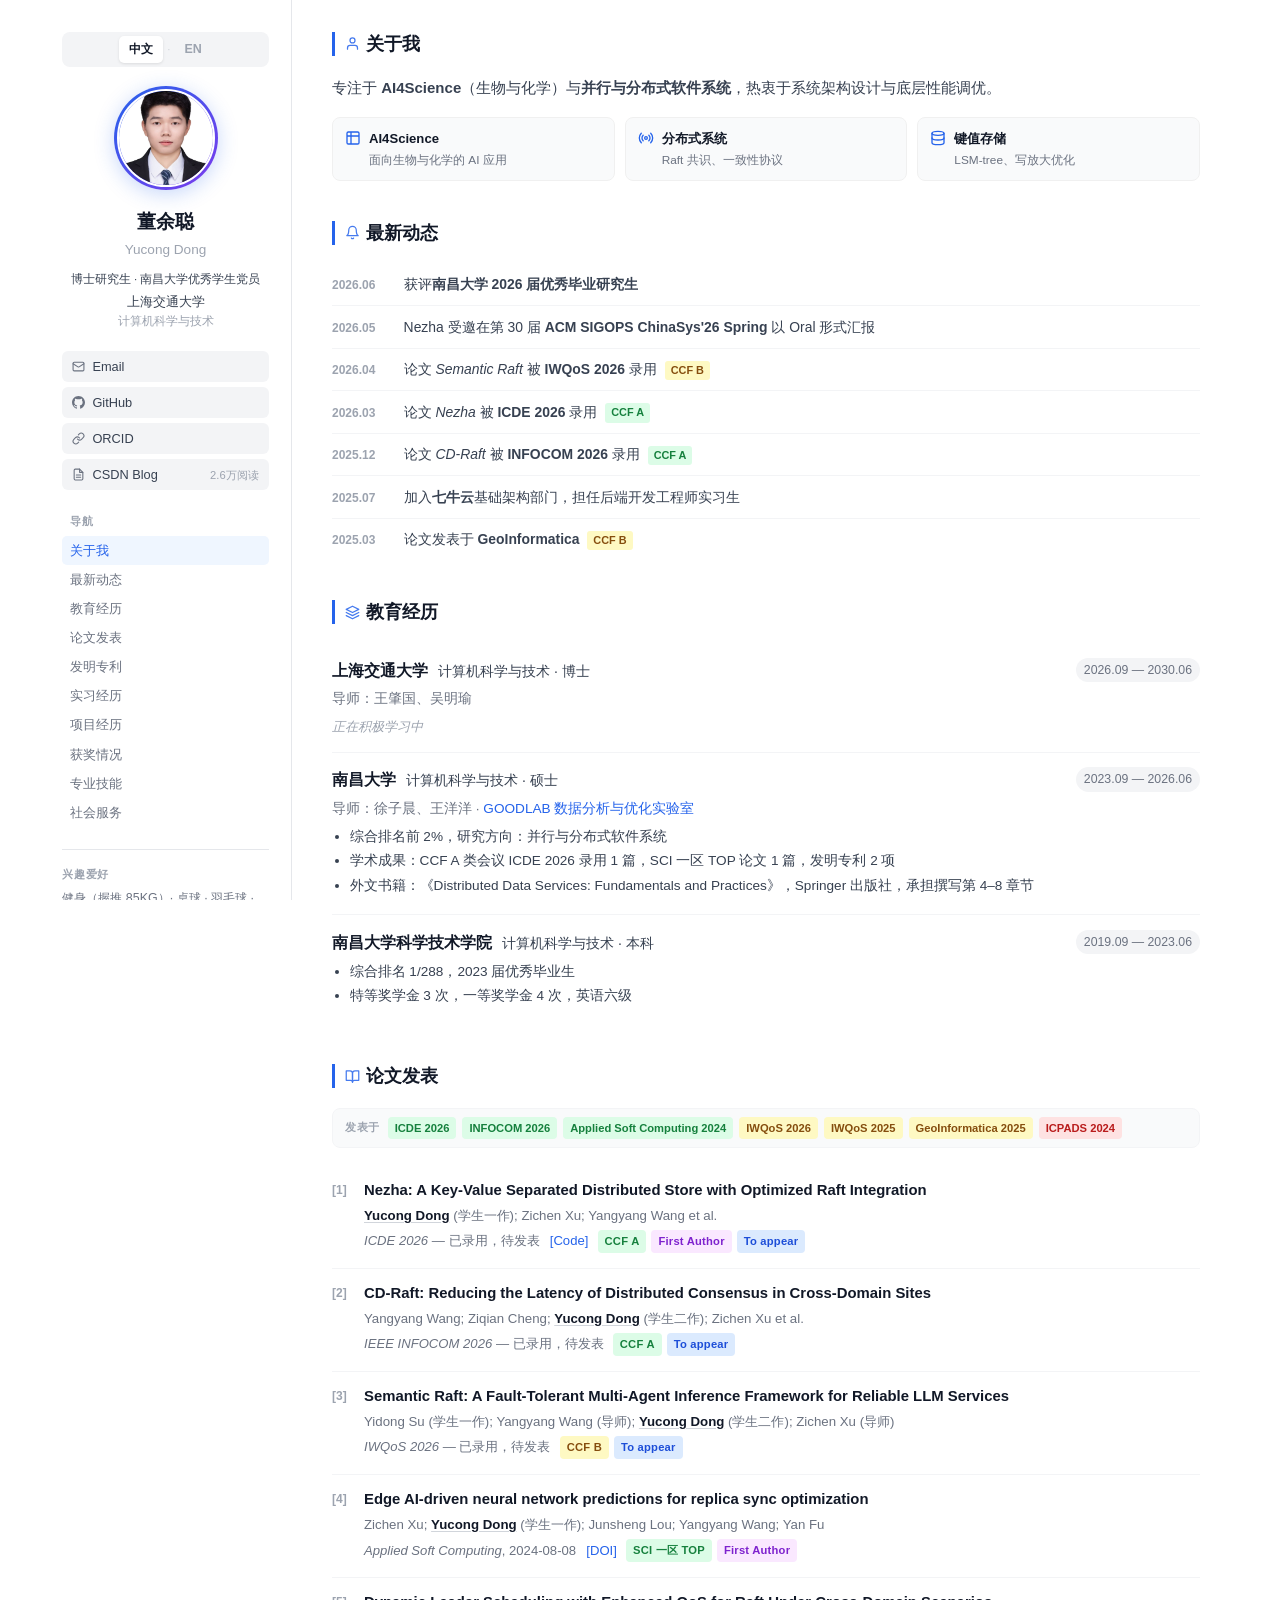
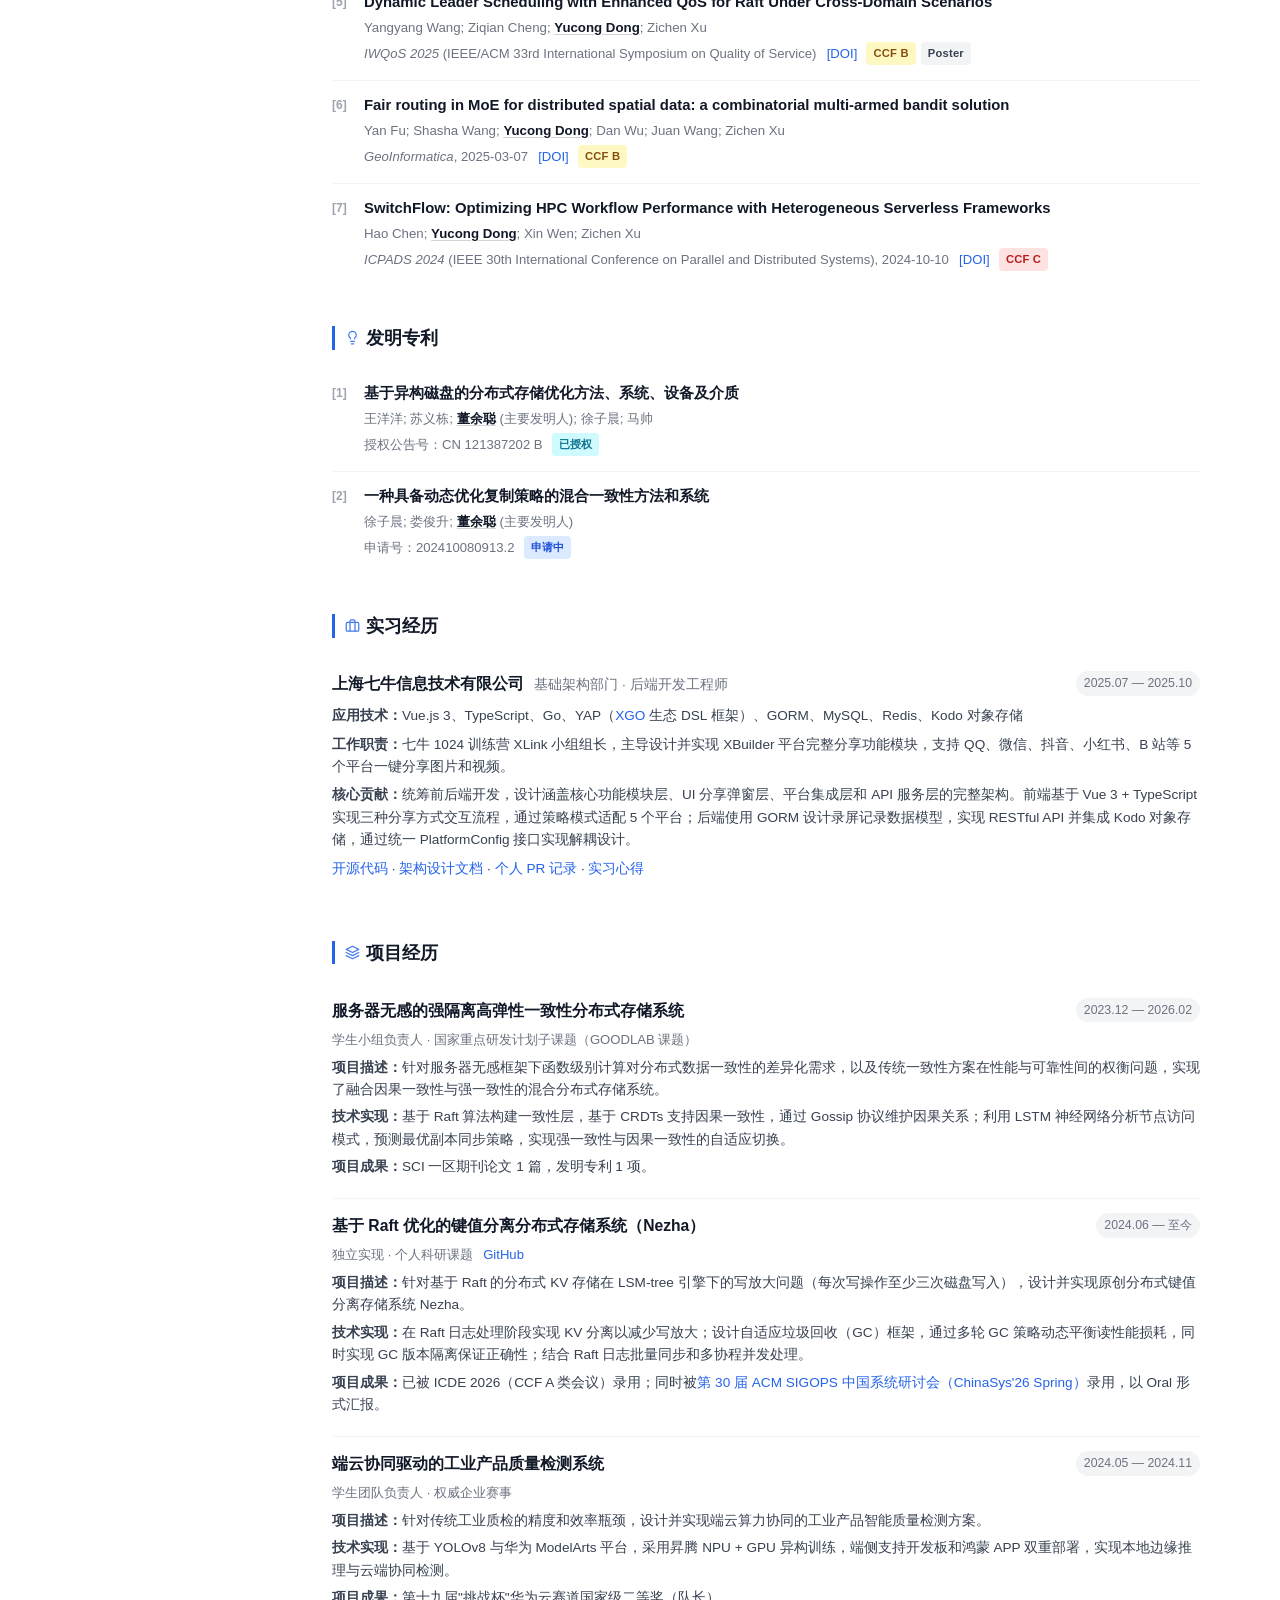
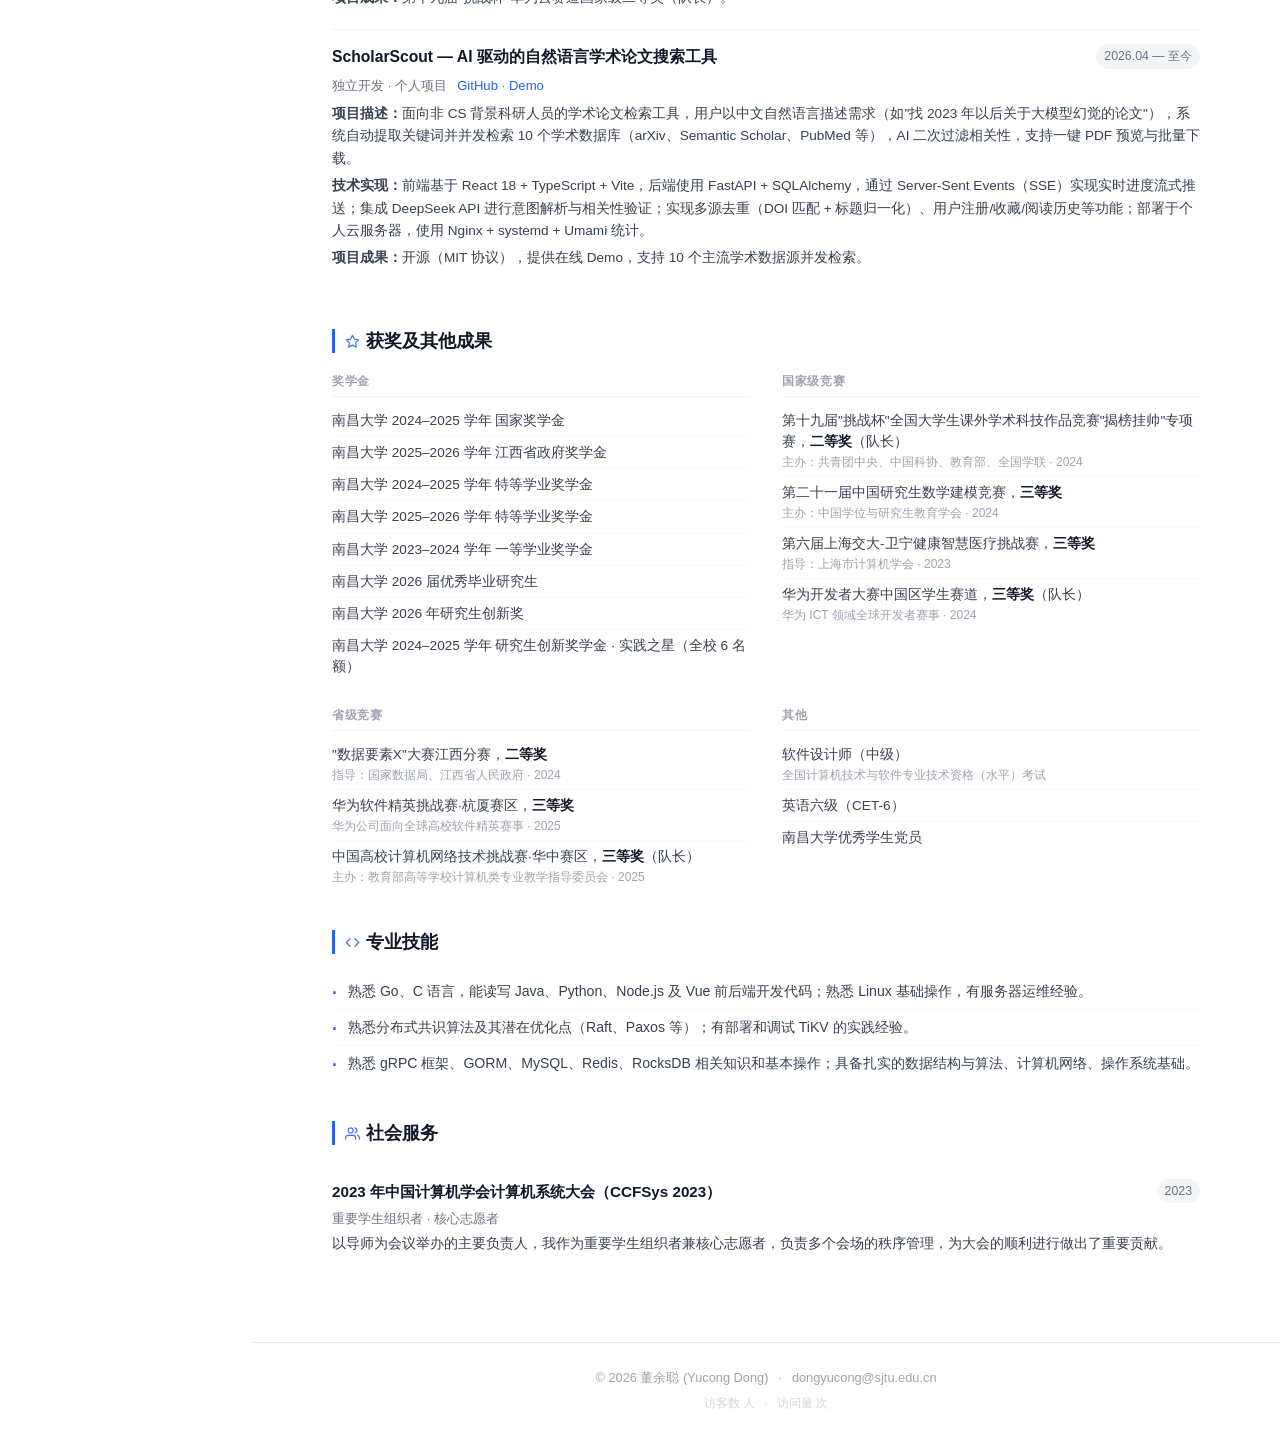
==== commit f75b0736: "feat: add Outstanding Graduate 2026 and Graduate Innovation Award Co-Authored-By: Claude Sonnet 4.6 " ====
--- a/index.html
+++ b/index.html
@@ -225,6 +225,10 @@
             <h2 class="section-title"><svg class="section-icon" viewBox="0 0 24 24"><use href="#ico-news"/></svg>最新动态</h2>
             <div class="news-list">
                 <div class="news-item">
+                    <span class="news-date">2026.06</span>
+                    <span class="news-content">获评<strong>南昌大学 2026 届优秀毕业研究生</strong></span>
+                </div>
+                <div class="news-item">
                     <span class="news-date">2026.05</span>
                     <span class="news-content">Nezha 受邀在第 30 届 <strong>ACM SIGOPS ChinaSys'26 Spring</strong> 以 Oral 形式汇报</span>
                 </div>
@@ -492,6 +496,8 @@
                     <div class="award-item">南昌大学 2024–2025 学年 特等学业奖学金</div>
                     <div class="award-item">南昌大学 2025–2026 学年 特等学业奖学金</div>
                     <div class="award-item">南昌大学 2023–2024 学年 一等学业奖学金</div>
+                    <div class="award-item">南昌大学 2026 届优秀毕业研究生</div>
+                    <div class="award-item">南昌大学 2026 年研究生创新奖</div>
                     <div class="award-item">南昌大学 2024–2025 学年 研究生创新奖学金 · 实践之星（全校 6 名额）</div>
                 </div>
 
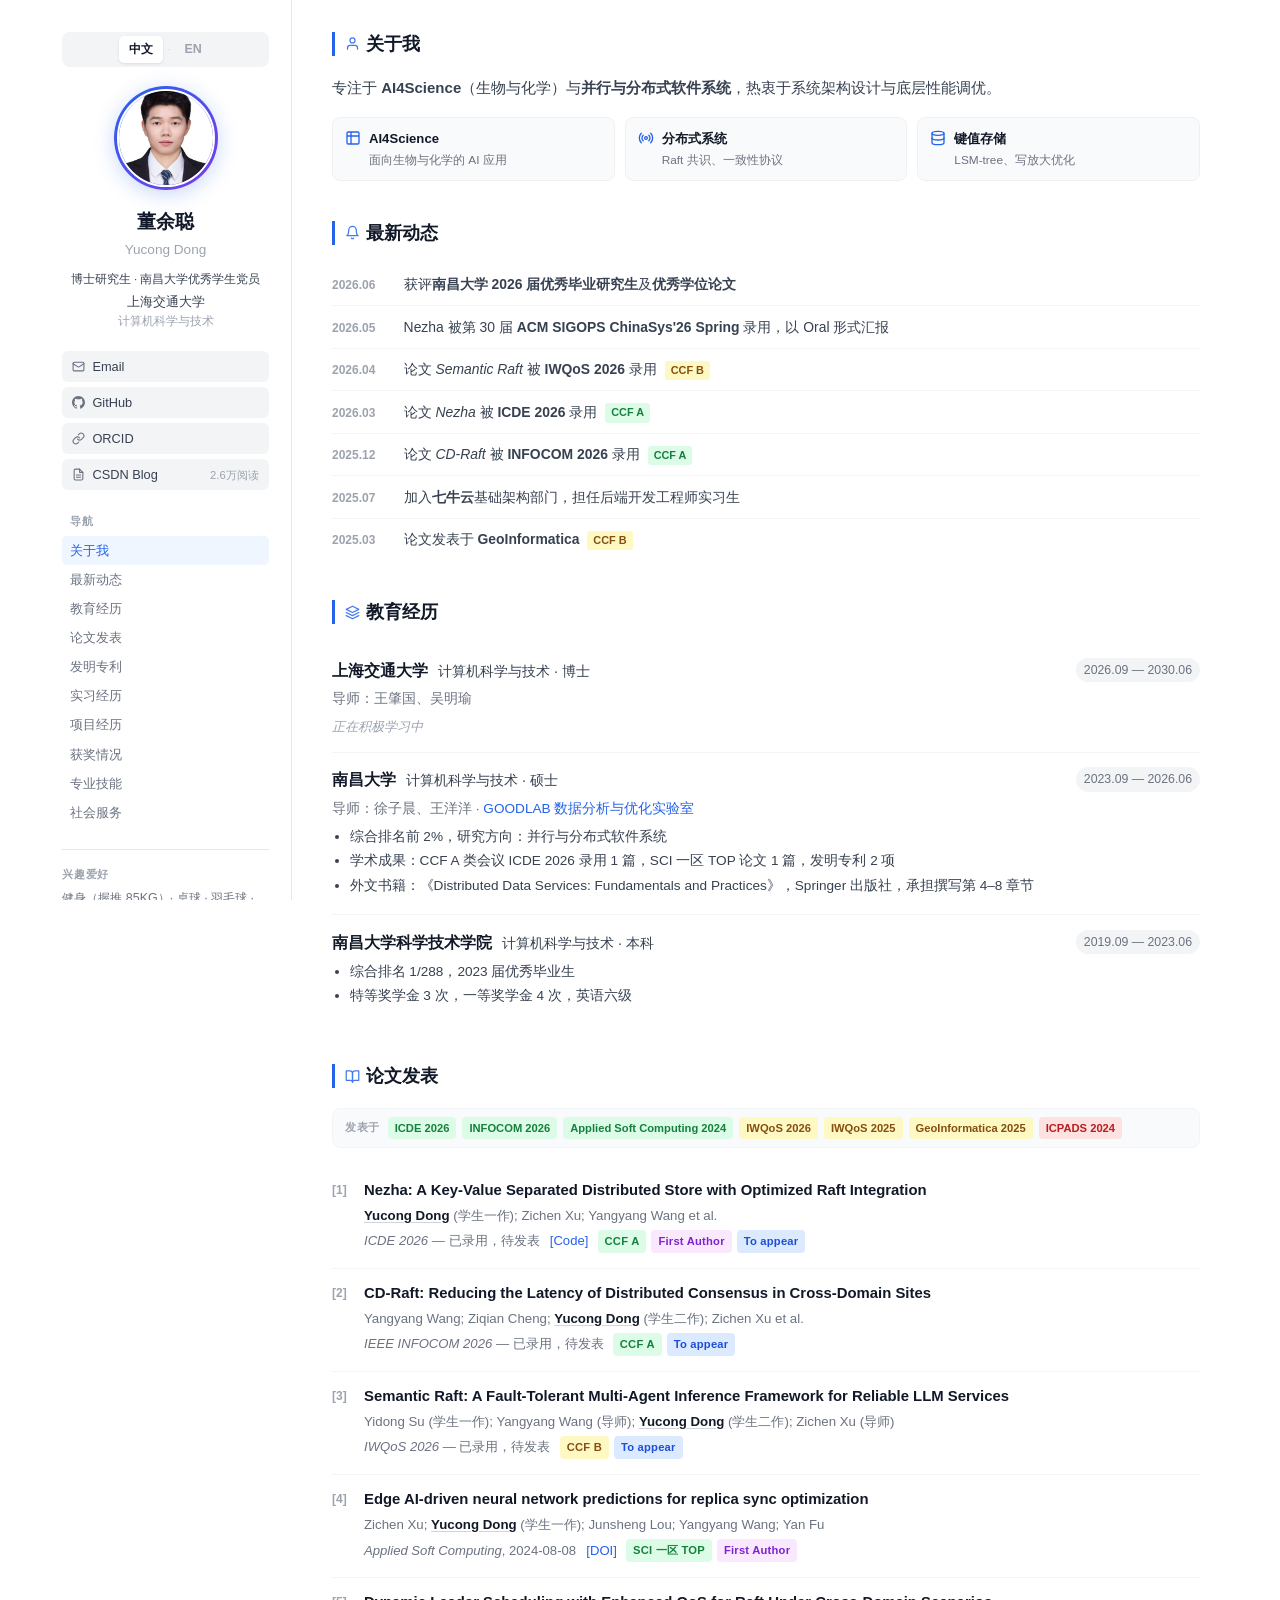
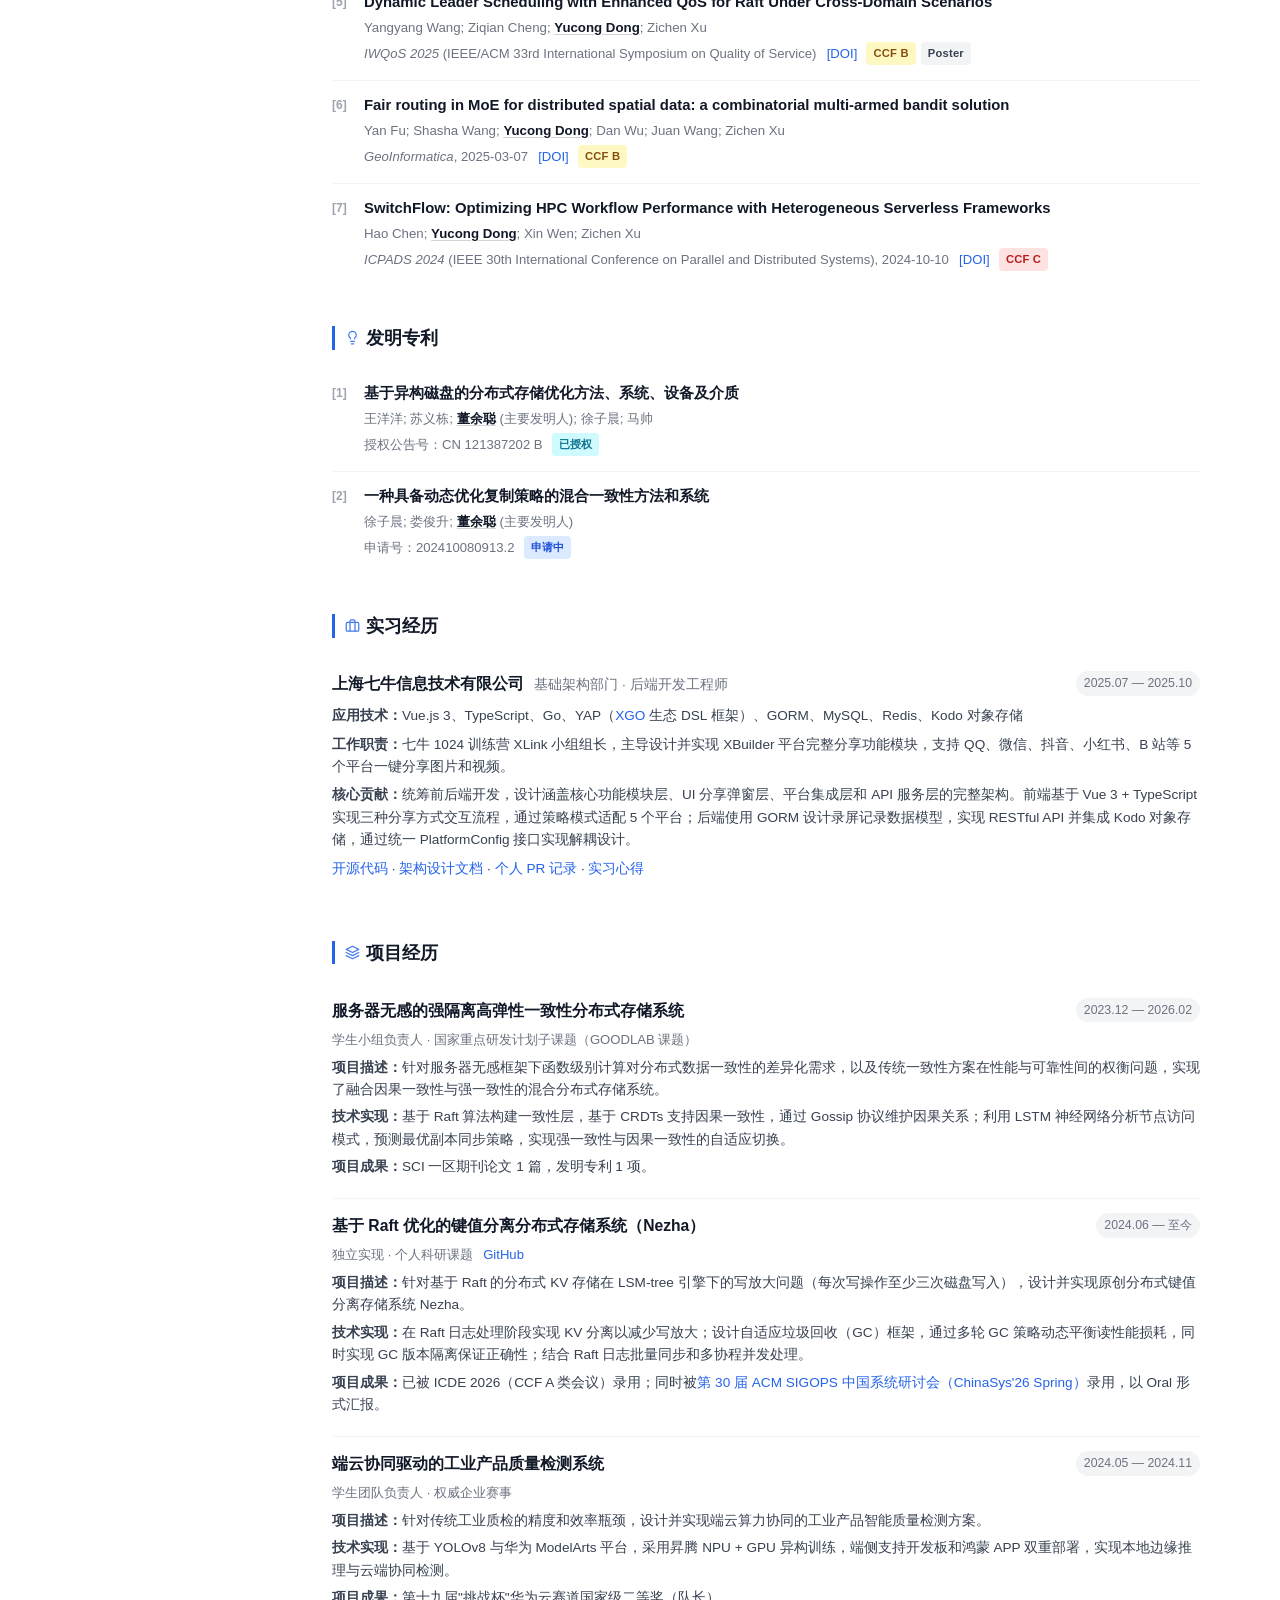
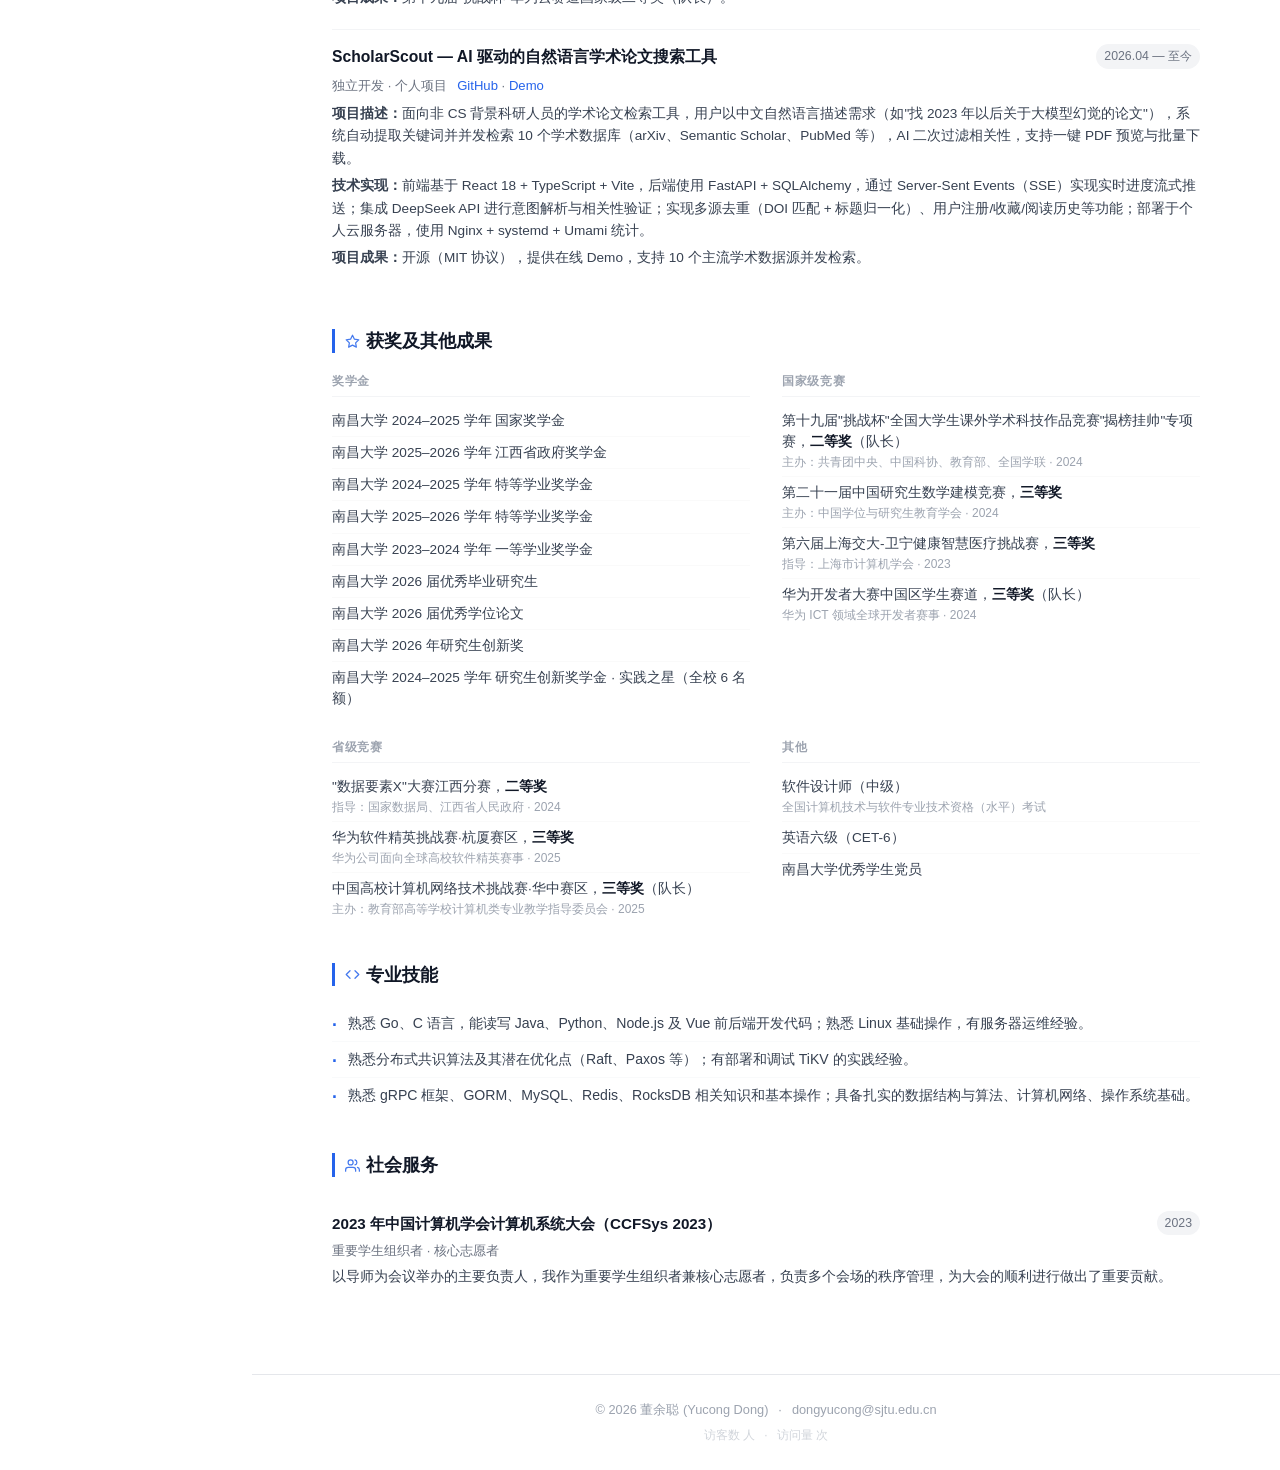
==== commit 4a75252b: "feat: add Outstanding Thesis 2026, fix ChinaSys news wording Co-Authored-By: Claude Sonnet 4.6 <nore" ====
--- a/index.html
+++ b/index.html
@@ -226,11 +226,11 @@
             <div class="news-list">
                 <div class="news-item">
                     <span class="news-date">2026.06</span>
-                    <span class="news-content">获评<strong>南昌大学 2026 届优秀毕业研究生</strong></span>
+                    <span class="news-content">获评<strong>南昌大学 2026 届优秀毕业研究生</strong>及<strong>优秀学位论文</strong></span>
                 </div>
                 <div class="news-item">
                     <span class="news-date">2026.05</span>
-                    <span class="news-content">Nezha 受邀在第 30 届 <strong>ACM SIGOPS ChinaSys'26 Spring</strong> 以 Oral 形式汇报</span>
+                    <span class="news-content">Nezha 被第 30 届 <strong>ACM SIGOPS ChinaSys'26 Spring</strong> 录用，以 Oral 形式汇报</span>
                 </div>
                 <div class="news-item">
                     <span class="news-date">2026.04</span>
@@ -497,6 +497,7 @@
                     <div class="award-item">南昌大学 2025–2026 学年 特等学业奖学金</div>
                     <div class="award-item">南昌大学 2023–2024 学年 一等学业奖学金</div>
                     <div class="award-item">南昌大学 2026 届优秀毕业研究生</div>
+                    <div class="award-item">南昌大学 2026 届优秀学位论文</div>
                     <div class="award-item">南昌大学 2026 年研究生创新奖</div>
                     <div class="award-item">南昌大学 2024–2025 学年 研究生创新奖学金 · 实践之星（全校 6 名额）</div>
                 </div>
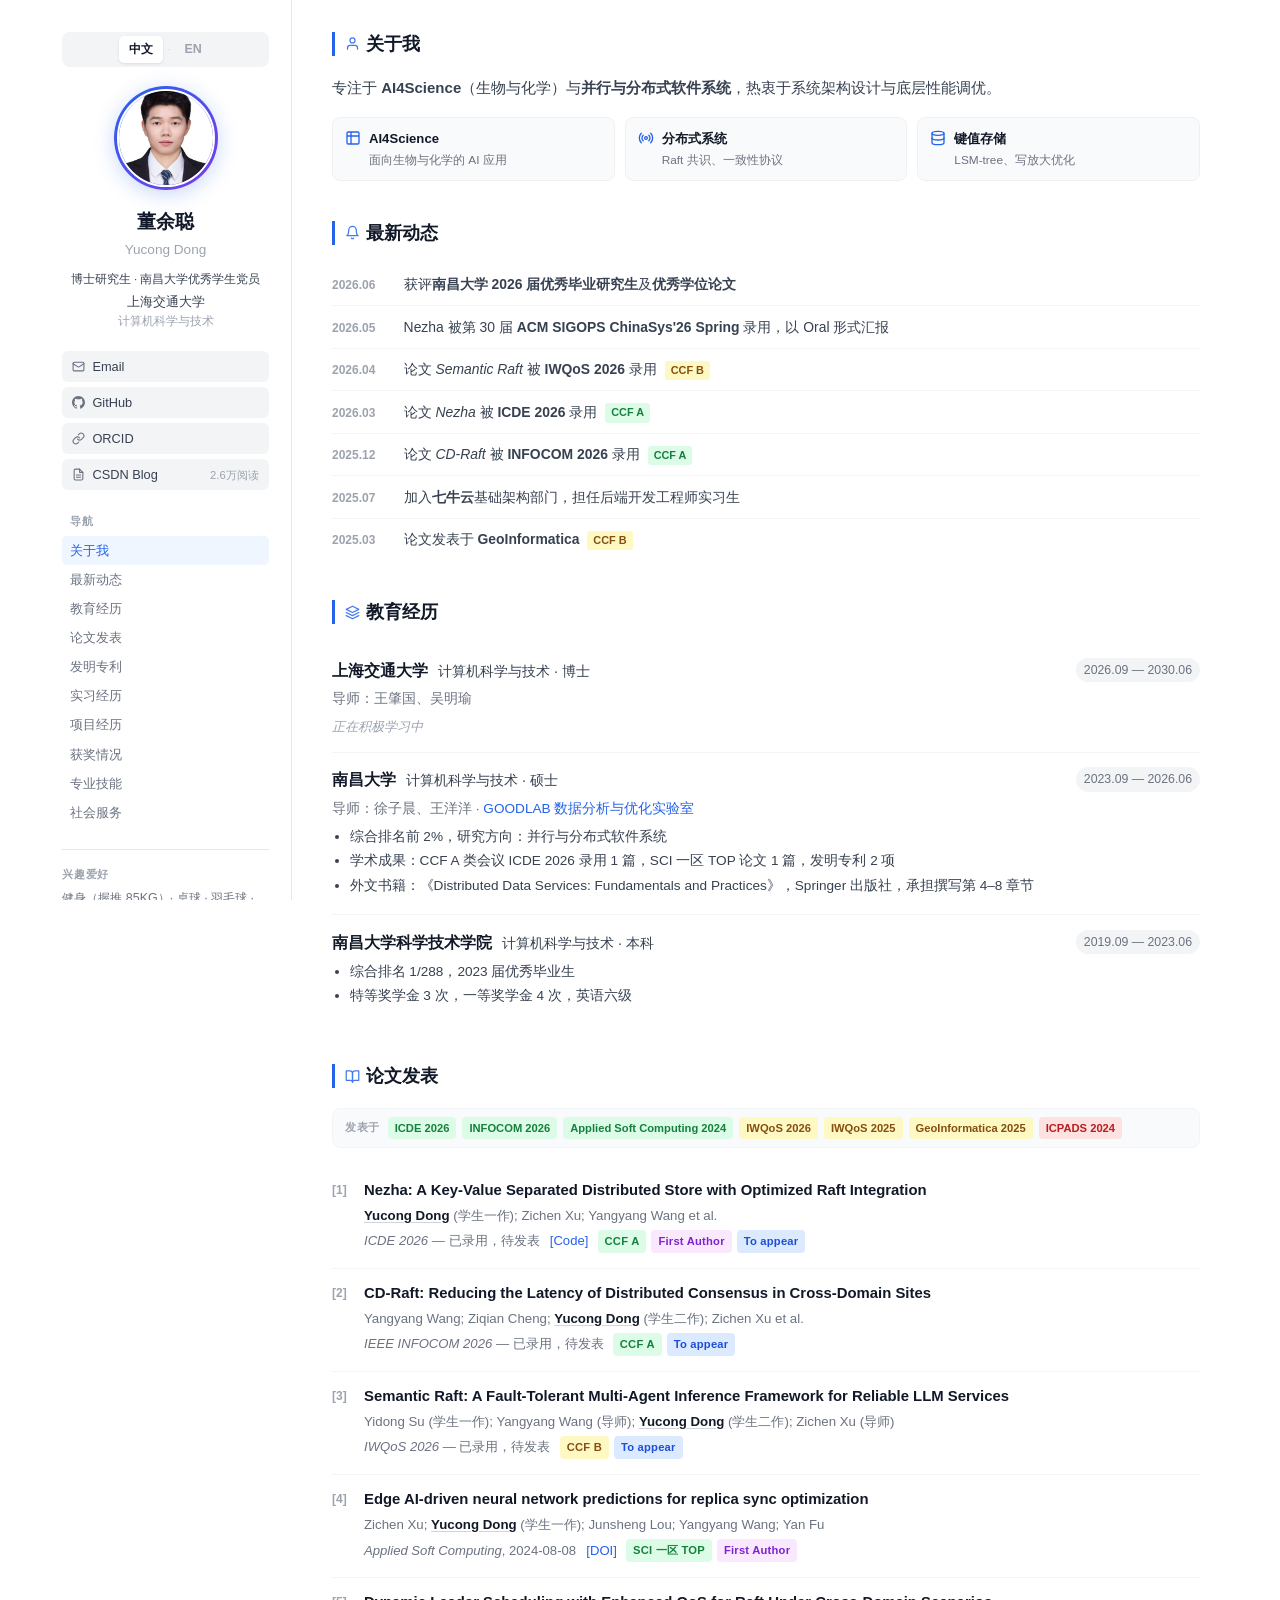
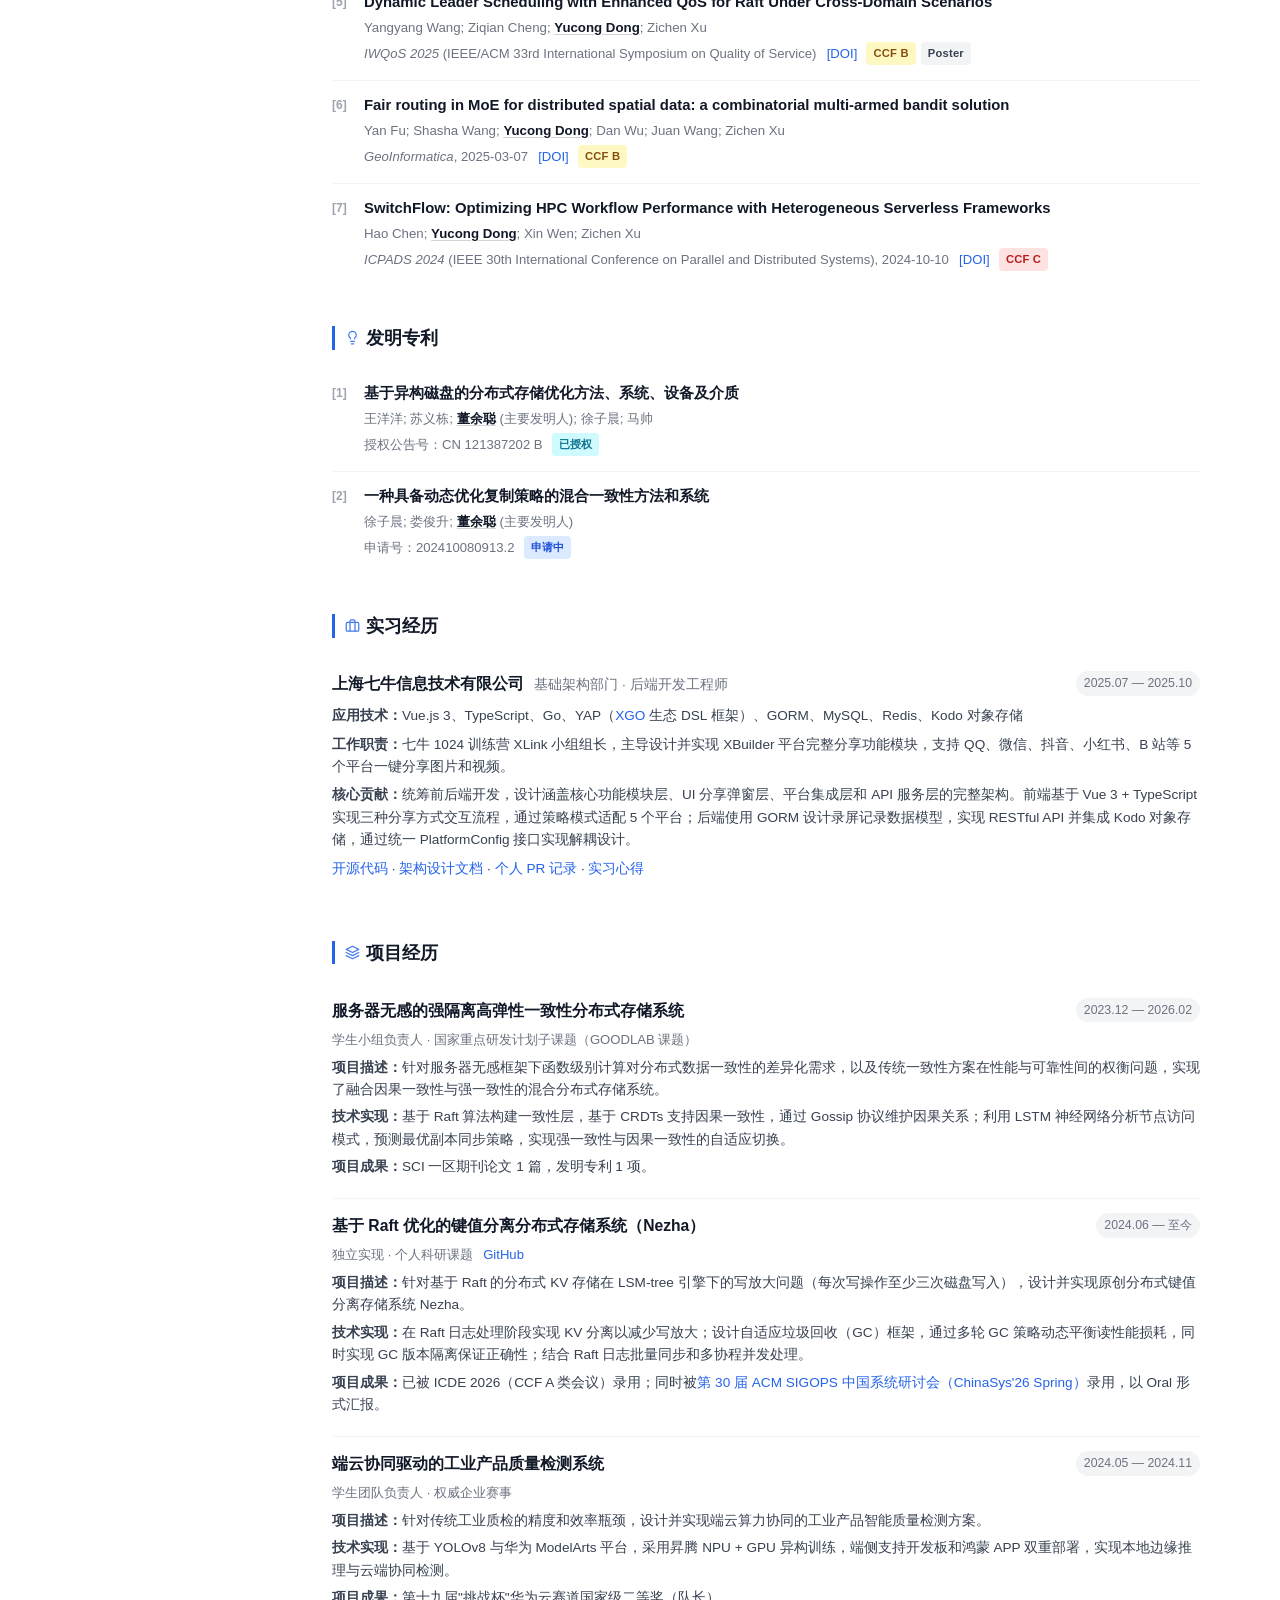
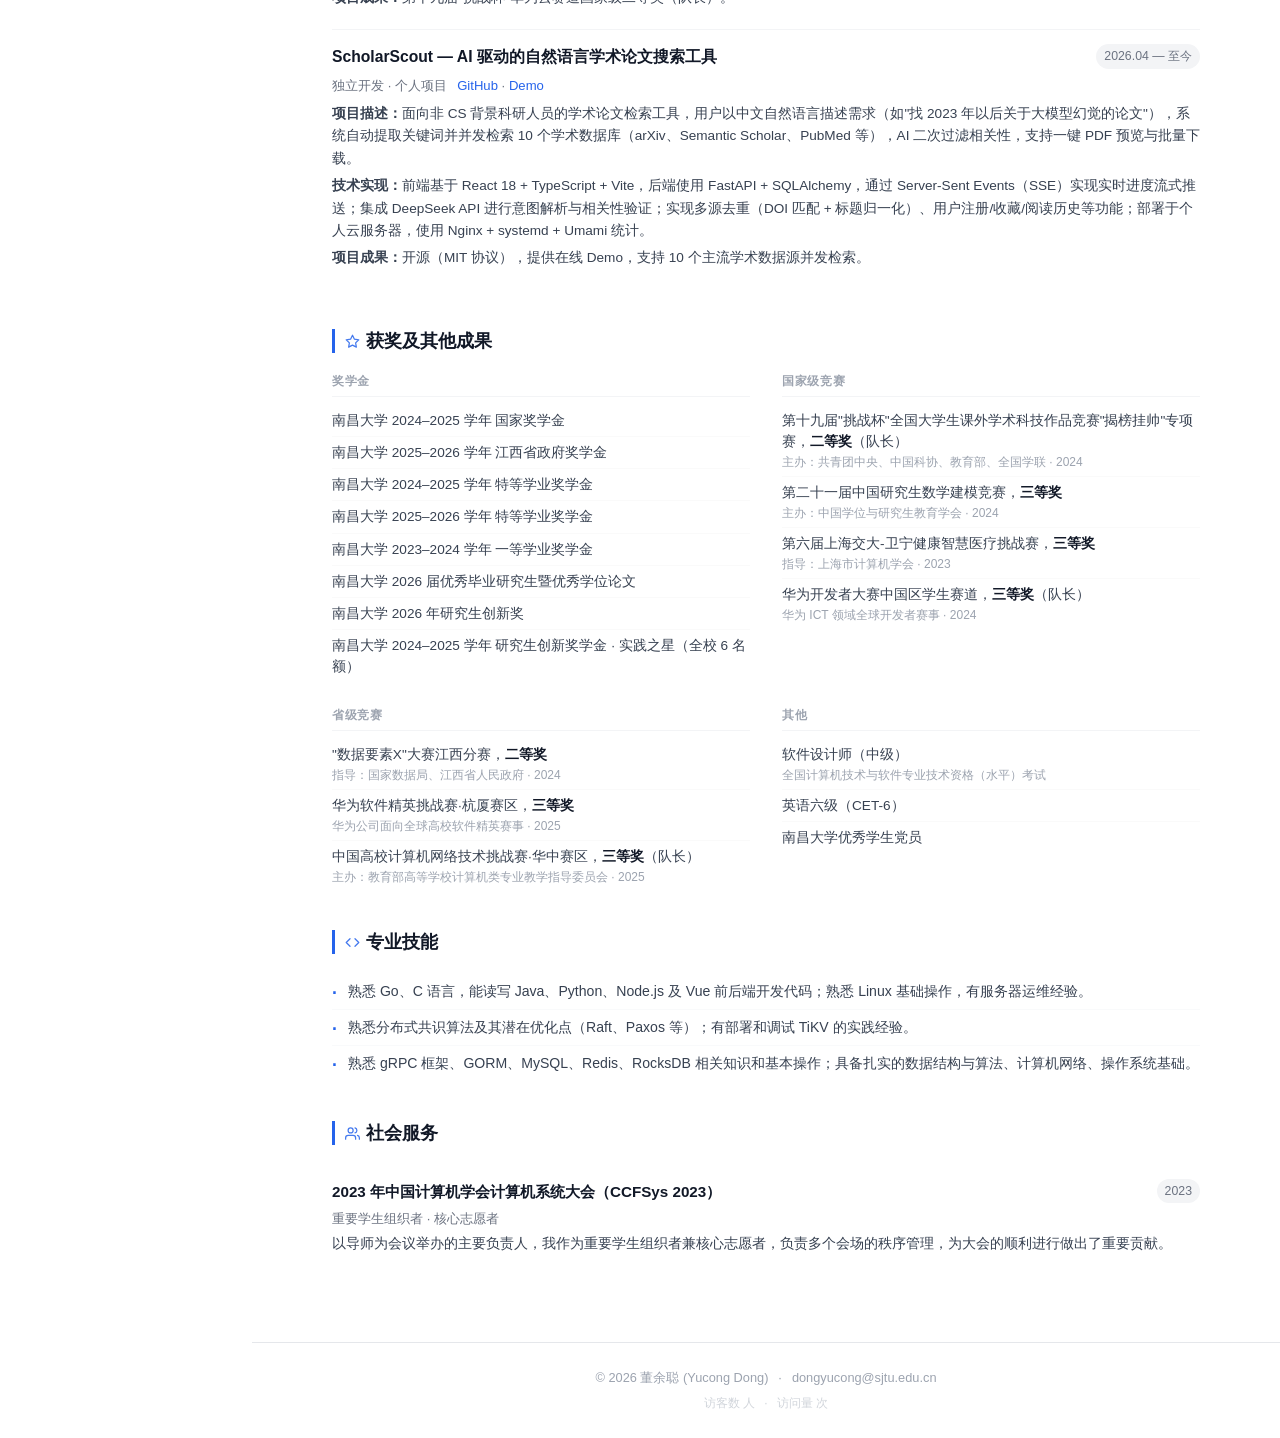
==== commit d5326410: "fix: merge Outstanding Graduate and Outstanding Thesis into single award entry Co-Authored-By: Claud" ====
--- a/index.html
+++ b/index.html
@@ -496,8 +496,7 @@
                     <div class="award-item">南昌大学 2024–2025 学年 特等学业奖学金</div>
                     <div class="award-item">南昌大学 2025–2026 学年 特等学业奖学金</div>
                     <div class="award-item">南昌大学 2023–2024 学年 一等学业奖学金</div>
-                    <div class="award-item">南昌大学 2026 届优秀毕业研究生</div>
-                    <div class="award-item">南昌大学 2026 届优秀学位论文</div>
+                    <div class="award-item">南昌大学 2026 届优秀毕业研究生暨优秀学位论文</div>
                     <div class="award-item">南昌大学 2026 年研究生创新奖</div>
                     <div class="award-item">南昌大学 2024–2025 学年 研究生创新奖学金 · 实践之星（全校 6 名额）</div>
                 </div>
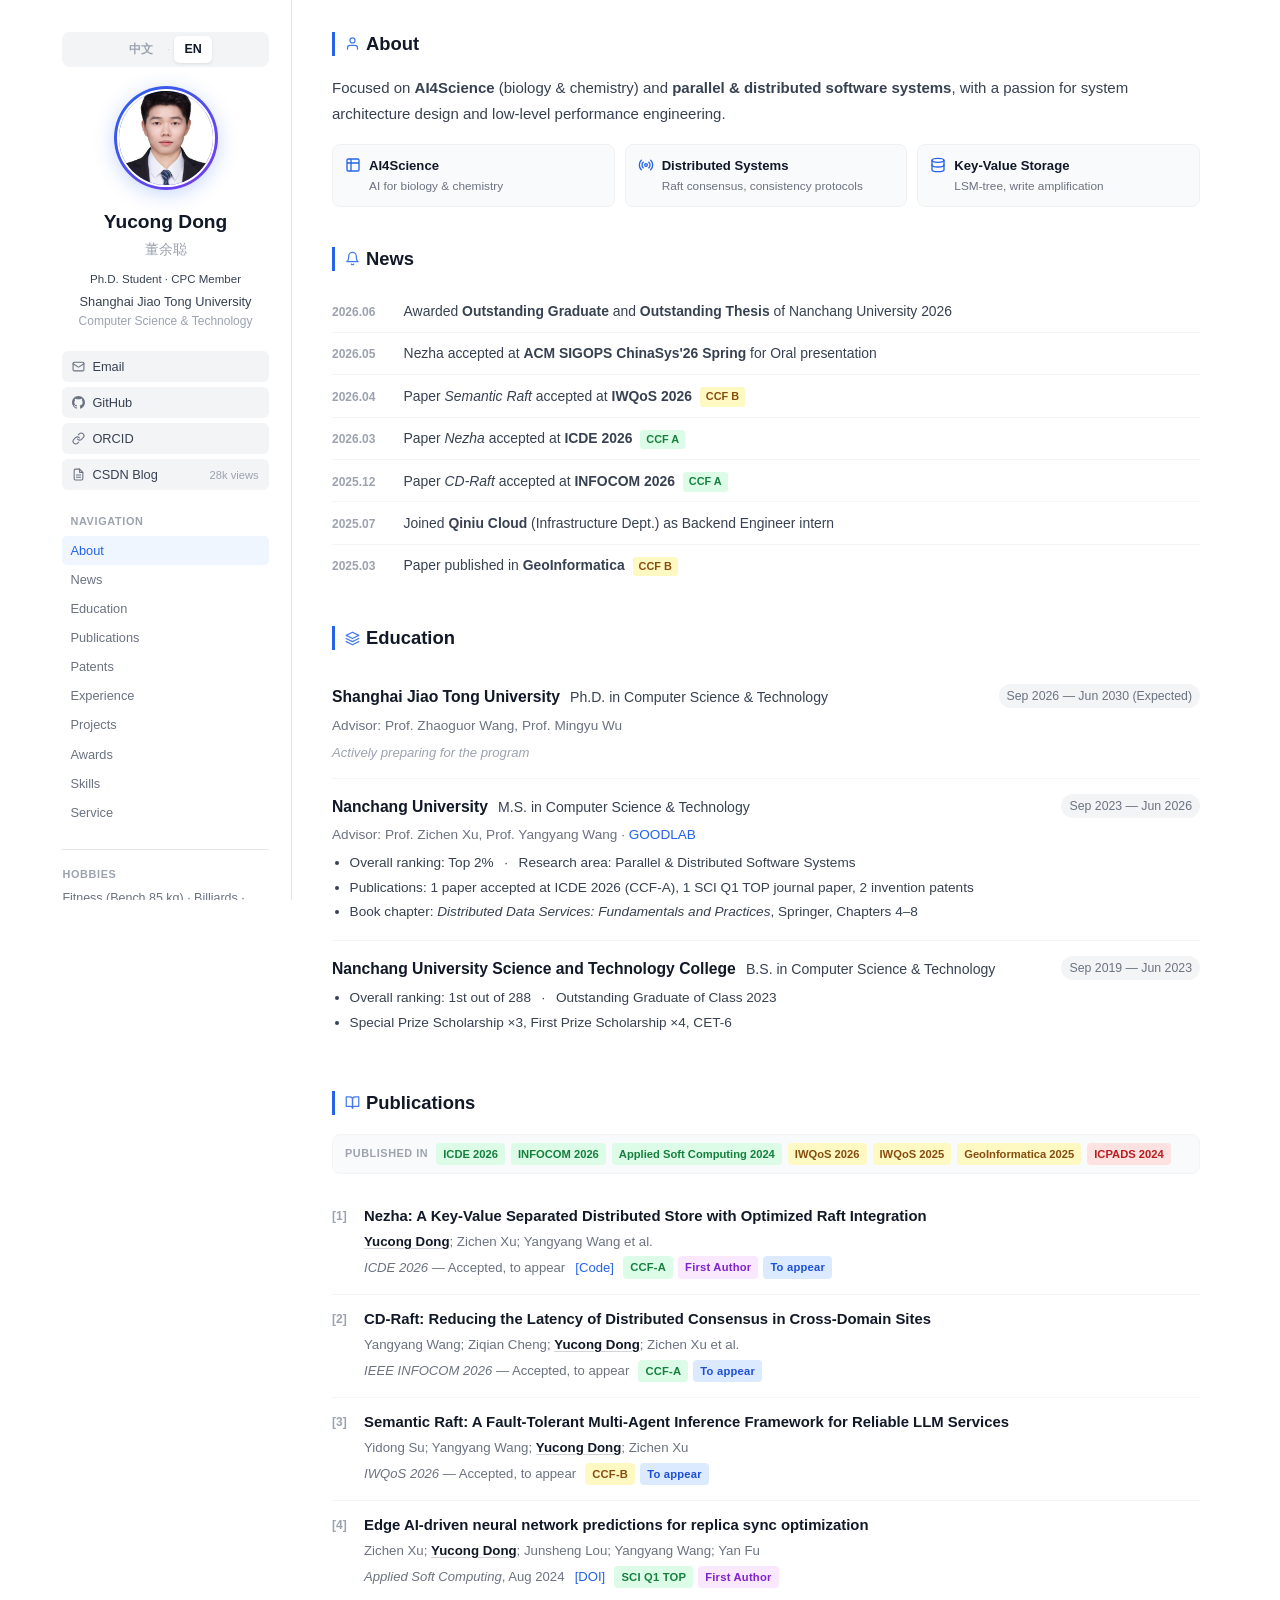
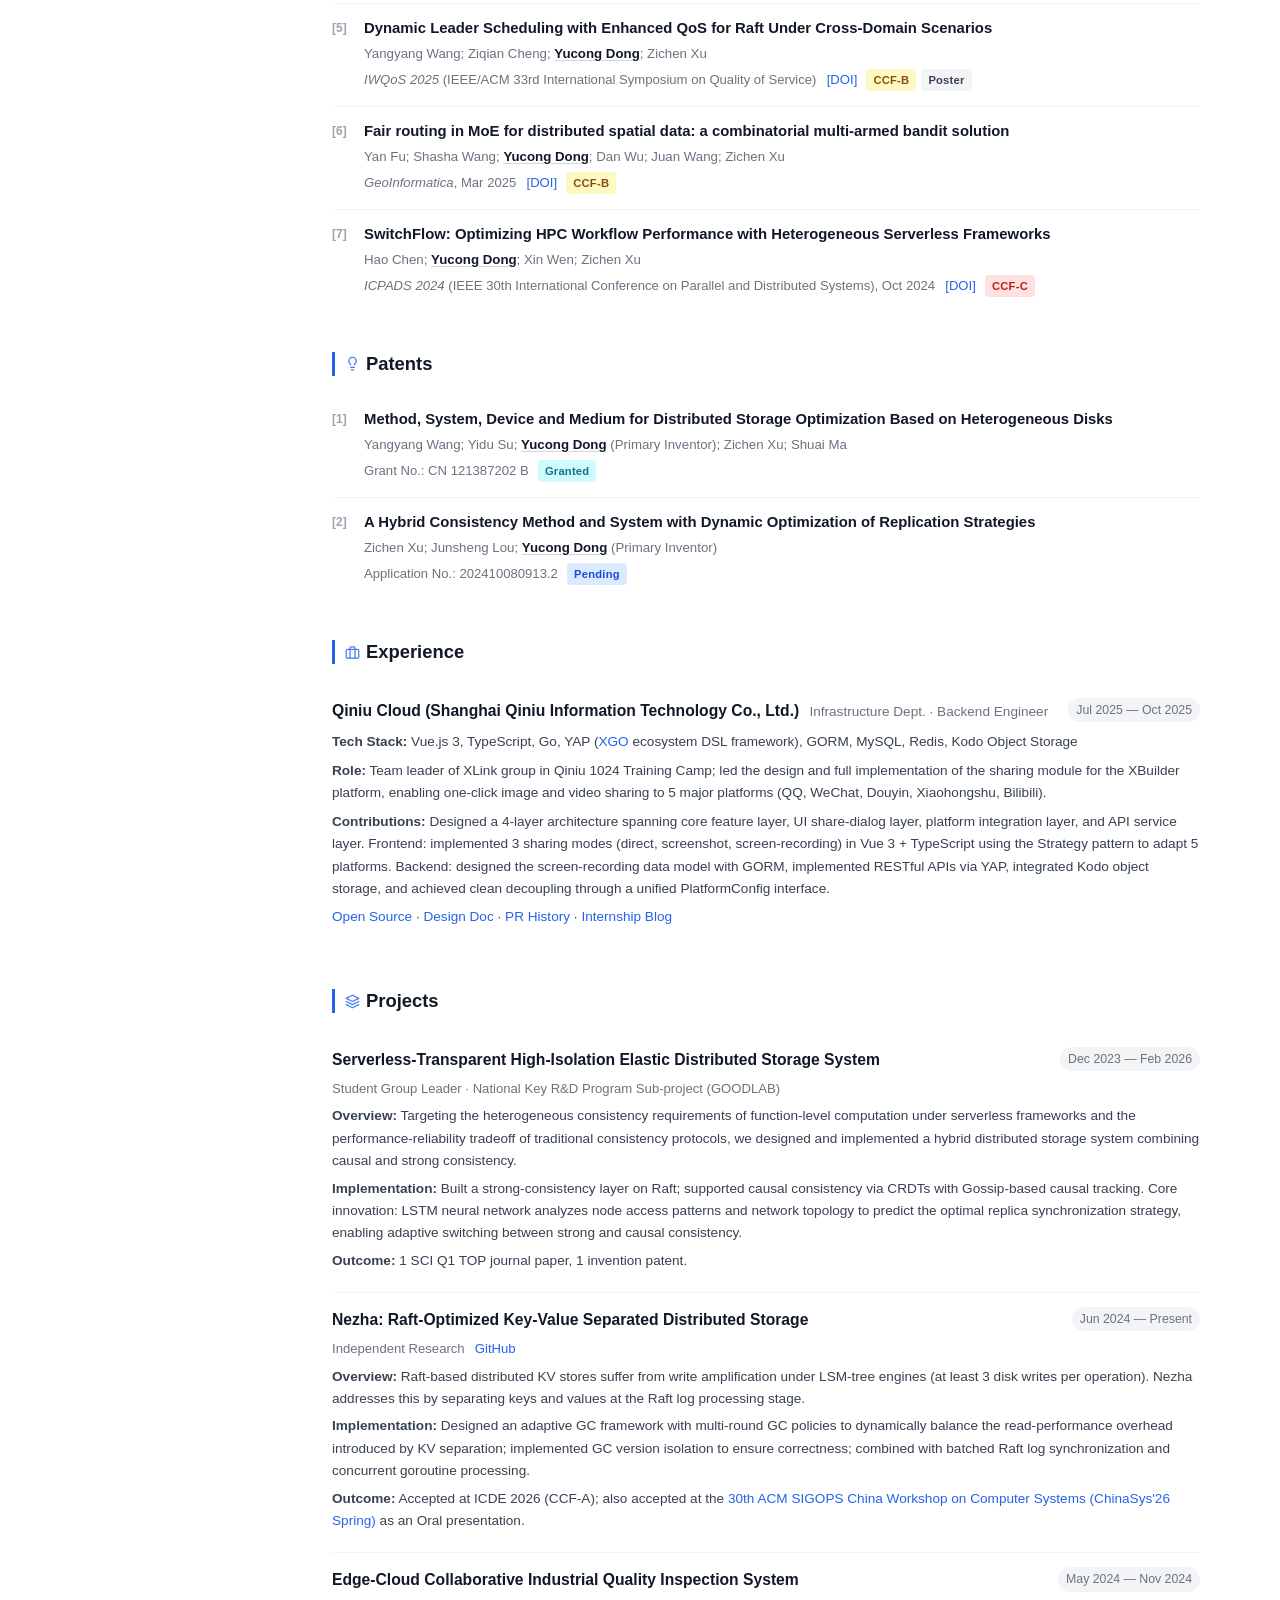
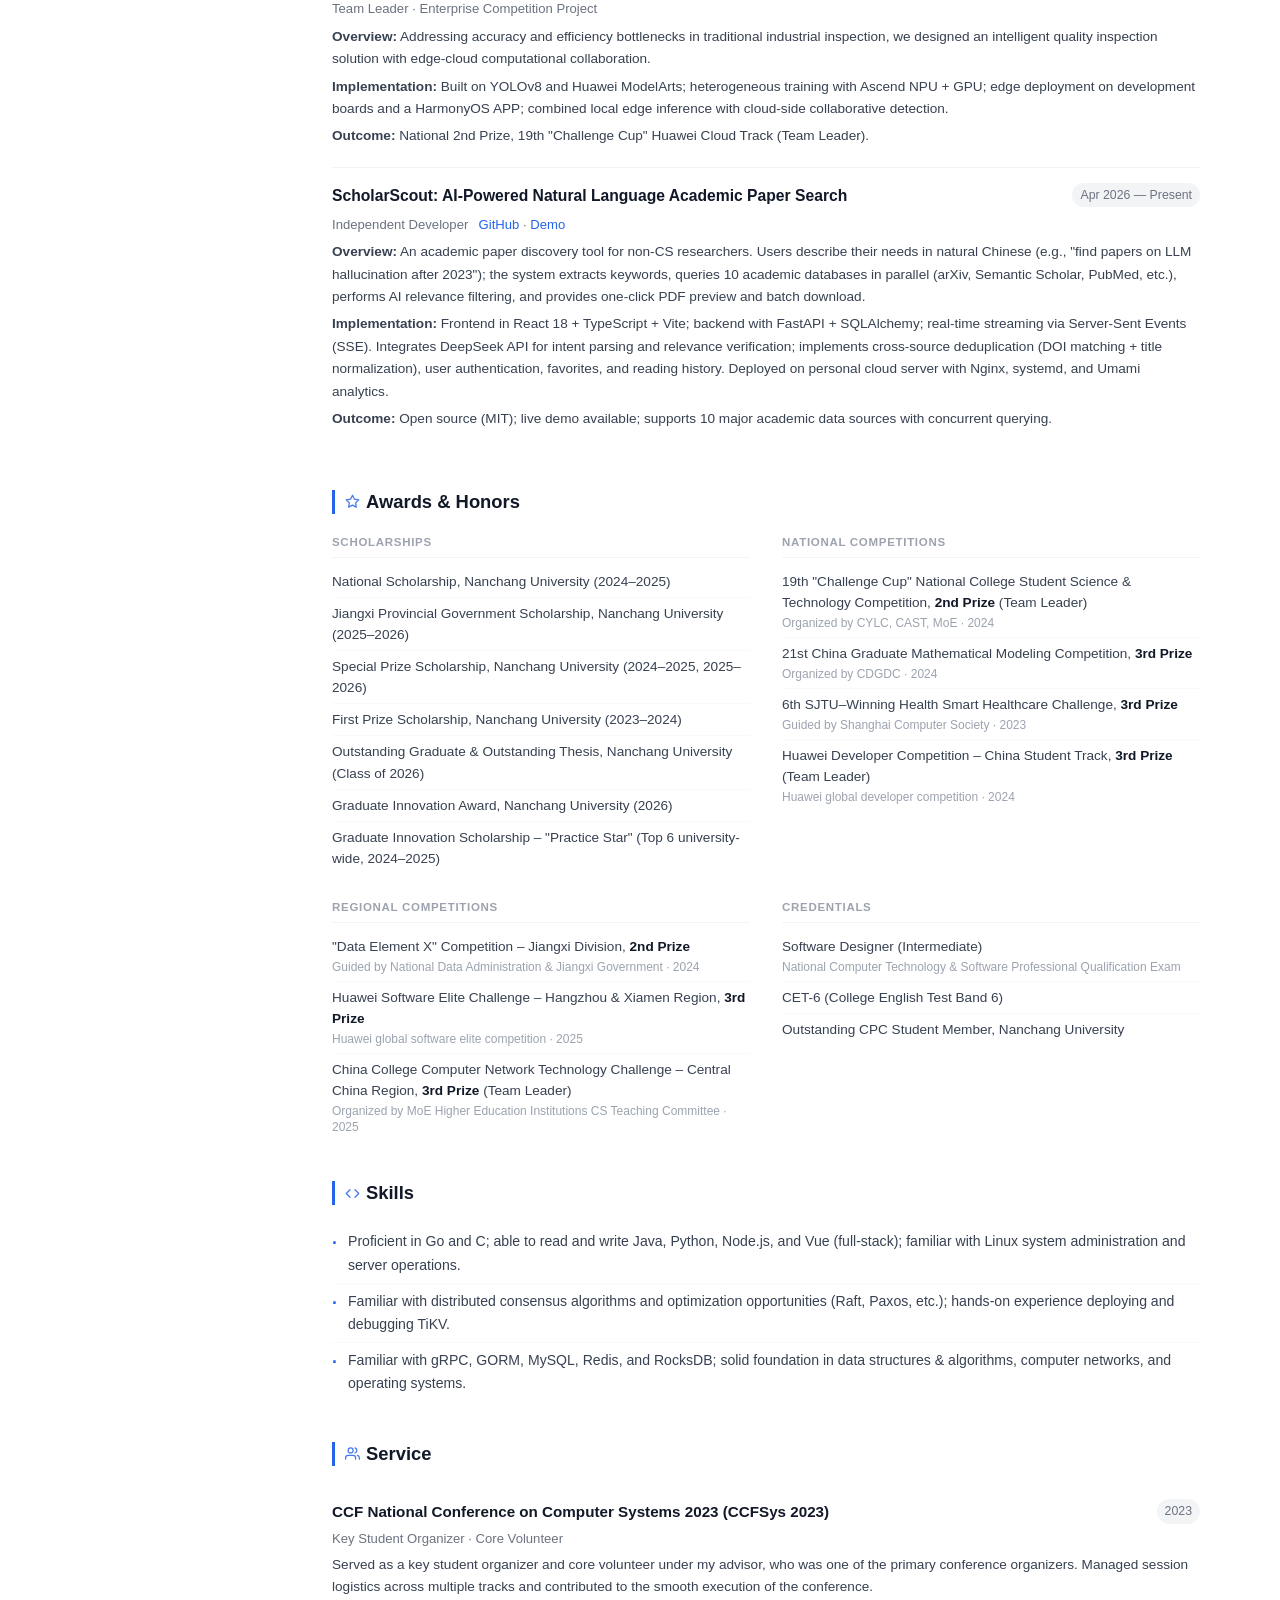
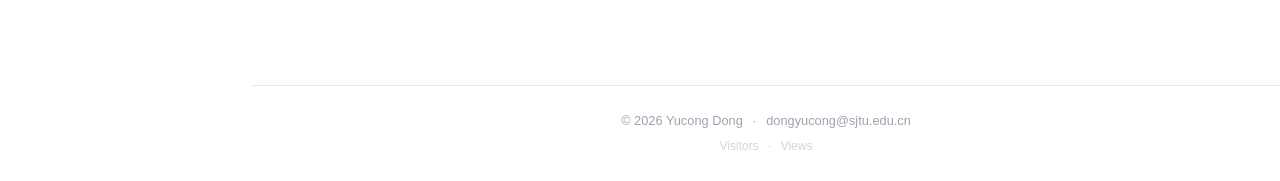
==== commit bd561346: "feat: make English homepage the default, move Chinese to /zh/ - Root (/) now serves English version " ====
--- a/index.html
+++ b/index.html
@@ -1,30 +1,29 @@
 <!DOCTYPE html>
-<html lang="zh-CN">
+<html lang="en">
 <head>
     <meta charset="UTF-8">
     <meta name="viewport" content="width=device-width, initial-scale=1.0">
-    <title>Yucong Dong (董余聪) · Distributed Systems Researcher</title>
-    <meta name="description" content="董余聪（Yucong Dong）的个人学术主页。上海交通大学计算机科学博士生，研究方向：AI4Science、并行与分布式软件系统、Raft 共识算法、键值存储系统优化。发表 CCF A 类会议论文 2 篇（ICDE 2026、INFOCOM 2026），CCF B 类会议论文 3 篇，SCI 一区 TOP 期刊论文 1 篇。">
-    <meta name="keywords" content="董余聪, Yucong Dong, AI4Science, 分布式系统, Raft, 键值存储, ICDE 2026, INFOCOM 2026, 上海交通大学, 南昌大学, distributed systems, consensus algorithm, key-value storage, Nezha">
+    <title>Yucong Dong · Personal Homepage</title>
+    <meta name="description" content="Personal homepage of Yucong Dong, Ph.D. student at Shanghai Jiao Tong University. Research: AI4Science, distributed systems, Raft consensus, key-value storage. CCF-A papers at ICDE 2026 & INFOCOM 2026.">
+    <meta name="keywords" content="Yucong Dong, 董余聪, AI4Science, distributed systems, Raft, key-value storage, ICDE 2026, INFOCOM 2026, SJTU, Nanchang University, Nezha">
     <meta name="author" content="Yucong Dong">
     <link rel="canonical" href="https://dshuishui.github.io/">
     <link rel="sitemap" type="application/xml" href="/sitemap.xml">
 
     <!-- Open Graph -->
     <meta property="og:type" content="profile">
-    <meta property="og:title" content="Yucong Dong (董余聪) · Personal Homepage">
-    <meta property="og:description" content="Ph.D. Student at Shanghai Jiao Tong University. Research: distributed systems, Raft consensus, key-value storage. CCF-A papers at ICDE 2026 & INFOCOM 2026.">
+    <meta property="og:title" content="Yucong Dong · Personal Homepage">
+    <meta property="og:description" content="Ph.D. Student at Shanghai Jiao Tong University. Research: AI4Science, distributed systems, Raft consensus, key-value storage. CCF-A: ICDE 2026 & INFOCOM 2026.">
     <meta property="og:url" content="https://dshuishui.github.io/">
     <meta property="og:image" content="https://dshuishui.github.io/images/me.jpg">
-    <meta property="og:locale" content="zh_CN">
-    <meta property="og:locale:alternate" content="en_US">
+    <meta property="og:locale" content="en_US">
     <meta property="profile:first_name" content="Yucong">
     <meta property="profile:last_name" content="Dong">
 
     <!-- Twitter Card -->
     <meta name="twitter:card" content="summary">
-    <meta name="twitter:title" content="Yucong Dong (董余聪)">
-    <meta name="twitter:description" content="Ph.D. Student at SJTU. Distributed systems, Raft, key-value storage. CCF-A: ICDE 2026 & INFOCOM 2026.">
+    <meta name="twitter:title" content="Yucong Dong">
+    <meta name="twitter:description" content="Ph.D. Student at SJTU. AI4Science, distributed systems, Raft, key-value storage.">
     <meta name="twitter:image" content="https://dshuishui.github.io/images/me.jpg">
 
     <!-- Structured Data: Person -->
@@ -35,32 +34,29 @@
       "name": "Yucong Dong",
       "alternateName": "董余聪",
       "jobTitle": "Ph.D. Student",
-      "description": "Researcher in parallel and distributed software systems, specializing in Raft consensus algorithms and key-value storage optimization.",
+      "description": "Researcher in AI4Science and parallel & distributed software systems, specializing in Raft consensus algorithms and key-value storage optimization.",
       "url": "https://dshuishui.github.io/",
       "email": "dongyucong@sjtu.edu.cn",
       "image": "https://dshuishui.github.io/images/me.jpg",
       "affiliation": {
         "@type": "CollegeOrUniversity",
-        "name": "Shanghai Jiao Tong University",
-        "alternateName": "上海交通大学"
+        "name": "Shanghai Jiao Tong University"
       },
       "alumniOf": {
         "@type": "CollegeOrUniversity",
-        "name": "Nanchang University",
-        "alternateName": "南昌大学"
+        "name": "Nanchang University"
       },
       "sameAs": [
         "https://github.com/Dshuishui",
         "https://orcid.org/0009-0002-6078-0590"
       ],
       "knowsAbout": [
+        "AI4Science",
         "Distributed Systems",
         "Raft Consensus Algorithm",
         "Key-Value Storage",
         "Serverless Computing",
-        "Parallel Computing",
-        "LSM-tree",
-        "CRDTs"
+        "Parallel Computing"
       ]
     }
     </script>
@@ -118,10 +114,10 @@
 
 <!-- Mobile top bar (only shown on phones ≤520px) -->
 <div class="mobile-topbar" id="mobileTopbar">
-    <img src="images/me.jpg" alt="头像" class="mobile-topbar-avatar">
-    <span class="mobile-topbar-name">董余聪</span>
-    <span class="mobile-section-indicator" id="mobileSectionLabel">关于我</span>
-    <button class="mobile-menu-btn" id="mobileMenuBtn" aria-label="打开导航" aria-expanded="false">
+    <img src="images/me.jpg" alt="avatar" class="mobile-topbar-avatar">
+    <span class="mobile-topbar-name">Yucong Dong</span>
+    <span class="mobile-section-indicator" id="mobileSectionLabel">About</span>
+    <button class="mobile-menu-btn" id="mobileMenuBtn" aria-label="Open navigation" aria-expanded="false">
         <span class="hamburger-line"></span>
         <span class="hamburger-line"></span>
         <span class="hamburger-line"></span>
@@ -135,18 +131,18 @@
     <aside class="sidebar">
         <div class="sidebar-inner">
             <div class="lang-switch">
-                <span class="lang-btn lang-active">中文</span>
+                <a href="zh/" class="lang-btn">中文</a>
                 <span class="lang-sep">·</span>
-                <a href="en/" class="lang-btn">EN</a>
+                <span class="lang-btn lang-active">EN</span>
             </div>
             <div class="avatar-ring">
-                <img src="images/me.jpg" alt="董余聪" class="avatar">
-            </div>
-            <h1 class="sidebar-name">董余聪</h1>
-            <div class="sidebar-name-en">Yucong Dong</div>
-            <div class="sidebar-role">博士研究生 · 南昌大学优秀学生党员</div>
-            <div class="sidebar-affil">上海交通大学</div>
-            <div class="sidebar-dept">计算机科学与技术</div>
+                <img src="images/me.jpg" alt="Yucong Dong" class="avatar">
+            </div>
+            <h1 class="sidebar-name">Yucong Dong</h1>
+            <div class="sidebar-name-en">董余聪</div>
+            <div class="sidebar-role">Ph.D. Student · CPC Member</div>
+            <div class="sidebar-affil">Shanghai Jiao Tong University</div>
+            <div class="sidebar-dept">Computer Science &amp; Technology</div>
 
             <div class="contact-links">
                 <a href="mailto:dongyucong@sjtu.edu.cn" class="contact-chip">
@@ -165,27 +161,27 @@
                 <a href="https://blog.csdn.net/qq_45913026?type=blog" target="_blank" class="contact-chip">
                     <svg xmlns="http://www.w3.org/2000/svg" width="13" height="13" viewBox="0 0 24 24" fill="none" stroke="currentColor" stroke-width="2" stroke-linecap="round" stroke-linejoin="round"><path d="M14 2H6a2 2 0 0 0-2 2v16a2 2 0 0 0 2 2h12a2 2 0 0 0 2-2V8z"/><polyline points="14 2 14 8 20 8"/><line x1="16" y1="13" x2="8" y2="13"/><line x1="16" y1="17" x2="8" y2="17"/></svg>
                     CSDN Blog
-                    <span class="chip-stat">2.6万阅读</span>
+                    <span class="chip-stat">28k views</span>
                 </a>
             </div>
 
             <nav class="side-nav">
-                <div class="side-nav-label">导航</div>
-                <a href="#about">关于我</a>
-                <a href="#news">最新动态</a>
-                <a href="#education">教育经历</a>
-                <a href="#publications">论文发表</a>
-                <a href="#patents">发明专利</a>
-                <a href="#experience">实习经历</a>
-                <a href="#projects">项目经历</a>
-                <a href="#awards">获奖情况</a>
-                <a href="#skills">专业技能</a>
-                <a href="#service">社会服务</a>
+                <div class="side-nav-label">Navigation</div>
+                <a href="#about">About</a>
+                <a href="#news">News</a>
+                <a href="#education">Education</a>
+                <a href="#publications">Publications</a>
+                <a href="#patents">Patents</a>
+                <a href="#experience">Experience</a>
+                <a href="#projects">Projects</a>
+                <a href="#awards">Awards</a>
+                <a href="#skills">Skills</a>
+                <a href="#service">Service</a>
             </nav>
 
             <div class="sidebar-hobbies">
-                <div class="hobbies-label">兴趣爱好</div>
-                <div class="hobbies-content">健身（握推 85KG）· 桌球 · 羽毛球 · 乒乓球 · 游泳</div>
+                <div class="hobbies-label">Hobbies</div>
+                <div class="hobbies-content">Fitness (Bench 85 kg) · Billiards · Badminton · Table Tennis · Swimming</div>
             </div>
         </div>
     </aside>
@@ -194,117 +190,117 @@
     <main class="main-content">
 
         <section id="about" class="section fade-in">
-            <h2 class="section-title"><svg class="section-icon" viewBox="0 0 24 24"><use href="#ico-user"/></svg>关于我</h2>
-            <p>专注于 <strong>AI4Science</strong>（生物与化学）与<strong>并行与分布式软件系统</strong>，热衷于系统架构设计与底层性能调优。</p>
+            <h2 class="section-title"><svg class="section-icon" viewBox="0 0 24 24"><use href="#ico-user"/></svg>About</h2>
+            <p>Focused on <strong>AI4Science</strong> (biology &amp; chemistry) and <strong>parallel &amp; distributed software systems</strong>, with a passion for system architecture design and low-level performance engineering.</p>
             <div class="research-tags">
                 <div class="research-tag">
                     <svg class="rt-icon" viewBox="0 0 24 24" fill="none" stroke="currentColor" stroke-width="2" stroke-linecap="round" stroke-linejoin="round"><path d="M9 3H5a2 2 0 0 0-2 2v4m6-6h10a2 2 0 0 1 2 2v4M9 3v18m0 0h10a2 2 0 0 0 2-2V9M9 21H5a2 2 0 0 1-2-2V9m0 0h18"/></svg>
                     <div>
                         <div class="rt-label">AI4Science</div>
-                        <div class="rt-desc">面向生物与化学的 AI 应用</div>
+                        <div class="rt-desc">AI for biology &amp; chemistry</div>
                     </div>
                 </div>
                 <div class="research-tag">
                     <svg class="rt-icon" viewBox="0 0 24 24" fill="none" stroke="currentColor" stroke-width="2" stroke-linecap="round" stroke-linejoin="round"><circle cx="12" cy="12" r="2"/><path d="M16.24 7.76a6 6 0 0 1 0 8.49m-8.48-.01a6 6 0 0 1 0-8.49m11.31-2.82a10 10 0 0 1 0 14.14m-14.14 0a10 10 0 0 1 0-14.14"/></svg>
                     <div>
-                        <div class="rt-label">分布式系统</div>
-                        <div class="rt-desc">Raft 共识、一致性协议</div>
+                        <div class="rt-label">Distributed Systems</div>
+                        <div class="rt-desc">Raft consensus, consistency protocols</div>
                     </div>
                 </div>
                 <div class="research-tag">
                     <svg class="rt-icon" viewBox="0 0 24 24" fill="none" stroke="currentColor" stroke-width="2" stroke-linecap="round" stroke-linejoin="round"><ellipse cx="12" cy="5" rx="9" ry="3"/><path d="M21 12c0 1.66-4 3-9 3s-9-1.34-9-3"/><path d="M3 5v14c0 1.66 4 3 9 3s9-1.34 9-3V5"/></svg>
                     <div>
-                        <div class="rt-label">键值存储</div>
-                        <div class="rt-desc">LSM-tree、写放大优化</div>
+                        <div class="rt-label">Key-Value Storage</div>
+                        <div class="rt-desc">LSM-tree, write amplification</div>
                     </div>
                 </div>
             </div>
         </section>
 
         <section id="news" class="section fade-in">
-            <h2 class="section-title"><svg class="section-icon" viewBox="0 0 24 24"><use href="#ico-news"/></svg>最新动态</h2>
+            <h2 class="section-title"><svg class="section-icon" viewBox="0 0 24 24"><use href="#ico-news"/></svg>News</h2>
             <div class="news-list">
                 <div class="news-item">
                     <span class="news-date">2026.06</span>
-                    <span class="news-content">获评<strong>南昌大学 2026 届优秀毕业研究生</strong>及<strong>优秀学位论文</strong></span>
+                    <span class="news-content">Awarded <strong>Outstanding Graduate</strong> and <strong>Outstanding Thesis</strong> of Nanchang University 2026</span>
                 </div>
                 <div class="news-item">
                     <span class="news-date">2026.05</span>
-                    <span class="news-content">Nezha 被第 30 届 <strong>ACM SIGOPS ChinaSys'26 Spring</strong> 录用，以 Oral 形式汇报</span>
+                    <span class="news-content">Nezha accepted at <strong>ACM SIGOPS ChinaSys'26 Spring</strong> for Oral presentation</span>
                 </div>
                 <div class="news-item">
                     <span class="news-date">2026.04</span>
-                    <span class="news-content">论文 <em>Semantic Raft</em> 被 <strong>IWQoS 2026</strong> 录用 <span class="news-badge ccf-b">CCF B</span></span>
+                    <span class="news-content">Paper <em>Semantic Raft</em> accepted at <strong>IWQoS 2026</strong> <span class="news-badge ccf-b">CCF B</span></span>
                 </div>
                 <div class="news-item">
                     <span class="news-date">2026.03</span>
-                    <span class="news-content">论文 <em>Nezha</em> 被 <strong>ICDE 2026</strong> 录用 <span class="news-badge ccf-a">CCF A</span></span>
+                    <span class="news-content">Paper <em>Nezha</em> accepted at <strong>ICDE 2026</strong> <span class="news-badge ccf-a">CCF A</span></span>
                 </div>
                 <div class="news-item">
                     <span class="news-date">2025.12</span>
-                    <span class="news-content">论文 <em>CD-Raft</em> 被 <strong>INFOCOM 2026</strong> 录用 <span class="news-badge ccf-a">CCF A</span></span>
+                    <span class="news-content">Paper <em>CD-Raft</em> accepted at <strong>INFOCOM 2026</strong> <span class="news-badge ccf-a">CCF A</span></span>
                 </div>
                 <div class="news-item">
                     <span class="news-date">2025.07</span>
-                    <span class="news-content">加入<strong>七牛云</strong>基础架构部门，担任后端开发工程师实习生</span>
+                    <span class="news-content">Joined <strong>Qiniu Cloud</strong> (Infrastructure Dept.) as Backend Engineer intern</span>
                 </div>
                 <div class="news-item">
                     <span class="news-date">2025.03</span>
-                    <span class="news-content">论文发表于 <strong>GeoInformatica</strong> <span class="news-badge ccf-b">CCF B</span></span>
+                    <span class="news-content">Paper published in <strong>GeoInformatica</strong> <span class="news-badge ccf-b">CCF B</span></span>
                 </div>
             </div>
         </section>
 
         <section id="education" class="section fade-in">
-            <h2 class="section-title"><svg class="section-icon" viewBox="0 0 24 24"><use href="#ico-edu"/></svg>教育经历</h2>
+            <h2 class="section-title"><svg class="section-icon" viewBox="0 0 24 24"><use href="#ico-edu"/></svg>Education</h2>
 
             <div class="edu-item">
                 <div class="edu-header">
                     <div>
-                        <span class="edu-school">上海交通大学</span>
-                        <span class="edu-degree">计算机科学与技术 · 博士</span>
-                    </div>
-                    <span class="date-tag">2026.09 — 2030.06</span>
-                </div>
-                <p class="edu-meta">导师：王肇国、吴明瑜</p>
-                <p class="edu-note">正在积极学习中</p>
+                        <span class="edu-school">Shanghai Jiao Tong University</span>
+                        <span class="edu-degree">Ph.D. in Computer Science &amp; Technology</span>
+                    </div>
+                    <span class="date-tag">Sep 2026 — Jun 2030 (Expected)</span>
+                </div>
+                <p class="edu-meta">Advisor: Prof. Zhaoguor Wang, Prof. Mingyu Wu</p>
+                <p class="edu-note">Actively preparing for the program</p>
             </div>
 
             <div class="edu-item">
                 <div class="edu-header">
                     <div>
-                        <span class="edu-school">南昌大学</span>
-                        <span class="edu-degree">计算机科学与技术 · 硕士</span>
-                    </div>
-                    <span class="date-tag">2023.09 — 2026.06</span>
-                </div>
-                <p class="edu-meta">导师：徐子晨、王洋洋 · <a href="http://good.ncu.edu.cn" target="_blank">GOODLAB 数据分析与优化实验室</a></p>
+                        <span class="edu-school">Nanchang University</span>
+                        <span class="edu-degree">M.S. in Computer Science &amp; Technology</span>
+                    </div>
+                    <span class="date-tag">Sep 2023 — Jun 2026</span>
+                </div>
+                <p class="edu-meta">Advisor: Prof. Zichen Xu, Prof. Yangyang Wang · <a href="http://good.ncu.edu.cn" target="_blank">GOODLAB</a></p>
                 <ul class="edu-details">
-                    <li>综合排名前 2%，研究方向：并行与分布式软件系统</li>
-                    <li>学术成果：CCF A 类会议 ICDE 2026 录用 1 篇，SCI 一区 TOP 论文 1 篇，发明专利 2 项</li>
-                    <li>外文书籍：《Distributed Data Services: Fundamentals and Practices》，Springer 出版社，承担撰写第 4–8 章节</li>
+                    <li>Overall ranking: Top 2% &ensp;·&ensp; Research area: Parallel &amp; Distributed Software Systems</li>
+                    <li>Publications: 1 paper accepted at ICDE 2026 (CCF-A), 1 SCI Q1 TOP journal paper, 2 invention patents</li>
+                    <li>Book chapter: <em>Distributed Data Services: Fundamentals and Practices</em>, Springer, Chapters 4–8</li>
                 </ul>
             </div>
 
             <div class="edu-item">
                 <div class="edu-header">
                     <div>
-                        <span class="edu-school">南昌大学科学技术学院</span>
-                        <span class="edu-degree">计算机科学与技术 · 本科</span>
-                    </div>
-                    <span class="date-tag">2019.09 — 2023.06</span>
+                        <span class="edu-school">Nanchang University Science and Technology College</span>
+                        <span class="edu-degree">B.S. in Computer Science &amp; Technology</span>
+                    </div>
+                    <span class="date-tag">Sep 2019 — Jun 2023</span>
                 </div>
                 <ul class="edu-details">
-                    <li>综合排名 1/288，2023 届优秀毕业生</li>
-                    <li>特等奖学金 3 次，一等奖学金 4 次，英语六级</li>
+                    <li>Overall ranking: 1st out of 288 &ensp;·&ensp; Outstanding Graduate of Class 2023</li>
+                    <li>Special Prize Scholarship ×3, First Prize Scholarship ×4, CET-6</li>
                 </ul>
             </div>
         </section>
 
         <section id="publications" class="section fade-in">
-            <h2 class="section-title"><svg class="section-icon" viewBox="0 0 24 24"><use href="#ico-pub"/></svg>论文发表</h2>
+            <h2 class="section-title"><svg class="section-icon" viewBox="0 0 24 24"><use href="#ico-pub"/></svg>Publications</h2>
             <div class="venue-summary">
-                <span class="vs-label">发表于</span>
+                <span class="vs-label">Published in</span>
                 <span class="vs-chip ccf-a">ICDE 2026</span>
                 <span class="vs-chip ccf-a">INFOCOM 2026</span>
                 <span class="vs-chip sci-top">Applied Soft Computing 2024</span>
@@ -317,10 +313,10 @@
 
                 <li class="pub-item">
                     <div class="pub-title">Nezha: A Key-Value Separated Distributed Store with Optimized Raft Integration</div>
-                    <div class="pub-authors"><strong>Yucong Dong</strong> (学生一作); Zichen Xu; Yangyang Wang et al.</div>
-                    <div class="pub-venue"><em>ICDE 2026</em> &mdash; 已录用，待发表 &ensp;<a href="https://github.com/Dshuishui/Nezha" target="_blank">[Code]</a></div>
-                    <div class="pub-badges">
-                        <span class="badge ccf-a">CCF A</span>
+                    <div class="pub-authors"><strong>Yucong Dong</strong>; Zichen Xu; Yangyang Wang et al.</div>
+                    <div class="pub-venue"><em>ICDE 2026</em> &mdash; Accepted, to appear &ensp;<a href="https://github.com/Dshuishui/Nezha" target="_blank">[Code]</a></div>
+                    <div class="pub-badges">
+                        <span class="badge ccf-a">CCF-A</span>
                         <span class="badge badge-first">First Author</span>
                         <span class="badge badge-status">To appear</span>
                     </div>
@@ -328,30 +324,30 @@
 
                 <li class="pub-item">
                     <div class="pub-title">CD-Raft: Reducing the Latency of Distributed Consensus in Cross-Domain Sites</div>
-                    <div class="pub-authors">Yangyang Wang; Ziqian Cheng; <strong>Yucong Dong</strong> (学生二作); Zichen Xu et al.</div>
-                    <div class="pub-venue"><em>IEEE INFOCOM 2026</em> &mdash; 已录用，待发表</div>
-                    <div class="pub-badges">
-                        <span class="badge ccf-a">CCF A</span>
+                    <div class="pub-authors">Yangyang Wang; Ziqian Cheng; <strong>Yucong Dong</strong>; Zichen Xu et al.</div>
+                    <div class="pub-venue"><em>IEEE INFOCOM 2026</em> &mdash; Accepted, to appear</div>
+                    <div class="pub-badges">
+                        <span class="badge ccf-a">CCF-A</span>
                         <span class="badge badge-status">To appear</span>
                     </div>
                 </li>
 
                 <li class="pub-item">
                     <div class="pub-title">Semantic Raft: A Fault-Tolerant Multi-Agent Inference Framework for Reliable LLM Services</div>
-                    <div class="pub-authors">Yidong Su (学生一作); Yangyang Wang (导师); <strong>Yucong Dong</strong> (学生二作); Zichen Xu (导师)</div>
-                    <div class="pub-venue"><em>IWQoS 2026</em> &mdash; 已录用，待发表</div>
-                    <div class="pub-badges">
-                        <span class="badge ccf-b">CCF B</span>
+                    <div class="pub-authors">Yidong Su; Yangyang Wang; <strong>Yucong Dong</strong>; Zichen Xu</div>
+                    <div class="pub-venue"><em>IWQoS 2026</em> &mdash; Accepted, to appear</div>
+                    <div class="pub-badges">
+                        <span class="badge ccf-b">CCF-B</span>
                         <span class="badge badge-status">To appear</span>
                     </div>
                 </li>
 
                 <li class="pub-item">
                     <div class="pub-title">Edge AI-driven neural network predictions for replica sync optimization</div>
-                    <div class="pub-authors">Zichen Xu; <strong>Yucong Dong</strong> (学生一作); Junsheng Lou; Yangyang Wang; Yan Fu</div>
-                    <div class="pub-venue"><em>Applied Soft Computing</em>, 2024-08-08 &ensp;<a href="https://doi.org/10.1016/j.asoc.2024.112083" target="_blank">[DOI]</a></div>
-                    <div class="pub-badges">
-                        <span class="badge sci-top">SCI 一区 TOP</span>
+                    <div class="pub-authors">Zichen Xu; <strong>Yucong Dong</strong>; Junsheng Lou; Yangyang Wang; Yan Fu</div>
+                    <div class="pub-venue"><em>Applied Soft Computing</em>, Aug 2024 &ensp;<a href="https://doi.org/10.1016/j.asoc.2024.112083" target="_blank">[DOI]</a></div>
+                    <div class="pub-badges">
+                        <span class="badge sci-top">SCI Q1 TOP</span>
                         <span class="badge badge-first">First Author</span>
                     </div>
                 </li>
@@ -361,7 +357,7 @@
                     <div class="pub-authors">Yangyang Wang; Ziqian Cheng; <strong>Yucong Dong</strong>; Zichen Xu</div>
                     <div class="pub-venue"><em>IWQoS 2025</em> (IEEE/ACM 33rd International Symposium on Quality of Service) &ensp;<a href="https://doi.org/10.1109/iwqos65803.2025.11143451" target="_blank">[DOI]</a></div>
                     <div class="pub-badges">
-                        <span class="badge ccf-b">CCF B</span>
+                        <span class="badge ccf-b">CCF-B</span>
                         <span class="badge badge-poster">Poster</span>
                     </div>
                 </li>
@@ -369,18 +365,18 @@
                 <li class="pub-item">
                     <div class="pub-title">Fair routing in MoE for distributed spatial data: a combinatorial multi-armed bandit solution</div>
                     <div class="pub-authors">Yan Fu; Shasha Wang; <strong>Yucong Dong</strong>; Dan Wu; Juan Wang; Zichen Xu</div>
-                    <div class="pub-venue"><em>GeoInformatica</em>, 2025-03-07 &ensp;<a href="https://doi.org/10.1007/s10707-025-00541-3" target="_blank">[DOI]</a></div>
-                    <div class="pub-badges">
-                        <span class="badge ccf-b">CCF B</span>
+                    <div class="pub-venue"><em>GeoInformatica</em>, Mar 2025 &ensp;<a href="https://doi.org/10.1007/s10707-025-00541-3" target="_blank">[DOI]</a></div>
+                    <div class="pub-badges">
+                        <span class="badge ccf-b">CCF-B</span>
                     </div>
                 </li>
 
                 <li class="pub-item">
                     <div class="pub-title">SwitchFlow: Optimizing HPC Workflow Performance with Heterogeneous Serverless Frameworks</div>
                     <div class="pub-authors">Hao Chen; <strong>Yucong Dong</strong>; Xin Wen; Zichen Xu</div>
-                    <div class="pub-venue"><em>ICPADS 2024</em> (IEEE 30th International Conference on Parallel and Distributed Systems), 2024-10-10 &ensp;<a href="https://doi.org/10.1109/icpads63350.2024.00045" target="_blank">[DOI]</a></div>
-                    <div class="pub-badges">
-                        <span class="badge ccf-c">CCF C</span>
+                    <div class="pub-venue"><em>ICPADS 2024</em> (IEEE 30th International Conference on Parallel and Distributed Systems), Oct 2024 &ensp;<a href="https://doi.org/10.1109/icpads63350.2024.00045" target="_blank">[DOI]</a></div>
+                    <div class="pub-badges">
+                        <span class="badge ccf-c">CCF-C</span>
                     </div>
                 </li>
 
@@ -388,186 +384,185 @@
         </section>
 
         <section id="patents" class="section fade-in">
-            <h2 class="section-title"><svg class="section-icon" viewBox="0 0 24 24"><use href="#ico-patent"/></svg>发明专利</h2>
+            <h2 class="section-title"><svg class="section-icon" viewBox="0 0 24 24"><use href="#ico-patent"/></svg>Patents</h2>
             <ol class="pub-list">
                 <li class="pub-item">
-                    <div class="pub-title">基于异构磁盘的分布式存储优化方法、系统、设备及介质</div>
-                    <div class="pub-authors">王洋洋; 苏义栋; <strong>董余聪</strong> (主要发明人); 徐子晨; 马帅</div>
-                    <div class="pub-venue">授权公告号：CN 121387202 B</div>
-                    <div class="pub-badges"><span class="badge badge-granted">已授权</span></div>
-                </li>
-                <li class="pub-item">
-                    <div class="pub-title">一种具备动态优化复制策略的混合一致性方法和系统</div>
-                    <div class="pub-authors">徐子晨; 娄俊升; <strong>董余聪</strong> (主要发明人)</div>
-                    <div class="pub-venue">申请号：202410080913.2</div>
-                    <div class="pub-badges"><span class="badge badge-status">申请中</span></div>
+                    <div class="pub-title">Method, System, Device and Medium for Distributed Storage Optimization Based on Heterogeneous Disks</div>
+                    <div class="pub-authors">Yangyang Wang; Yidu Su; <strong>Yucong Dong</strong> (Primary Inventor); Zichen Xu; Shuai Ma</div>
+                    <div class="pub-venue">Grant No.: CN 121387202 B</div>
+                    <div class="pub-badges"><span class="badge badge-granted">Granted</span></div>
+                </li>
+                <li class="pub-item">
+                    <div class="pub-title">A Hybrid Consistency Method and System with Dynamic Optimization of Replication Strategies</div>
+                    <div class="pub-authors">Zichen Xu; Junsheng Lou; <strong>Yucong Dong</strong> (Primary Inventor)</div>
+                    <div class="pub-venue">Application No.: 202410080913.2</div>
+                    <div class="pub-badges"><span class="badge badge-status">Pending</span></div>
                 </li>
             </ol>
         </section>
 
         <section id="experience" class="section fade-in">
-            <h2 class="section-title"><svg class="section-icon" viewBox="0 0 24 24"><use href="#ico-work"/></svg>实习经历</h2>
+            <h2 class="section-title"><svg class="section-icon" viewBox="0 0 24 24"><use href="#ico-work"/></svg>Experience</h2>
             <div class="exp-item">
                 <div class="exp-header">
                     <div>
-                        <span class="exp-company">上海七牛信息技术有限公司</span>
-                        <span class="exp-role">基础架构部门 · 后端开发工程师</span>
-                    </div>
-                    <span class="date-tag">2025.07 — 2025.10</span>
+                        <span class="exp-company">Qiniu Cloud (Shanghai Qiniu Information Technology Co., Ltd.)</span>
+                        <span class="exp-role">Infrastructure Dept. · Backend Engineer</span>
+                    </div>
+                    <span class="date-tag">Jul 2025 — Oct 2025</span>
                 </div>
                 <div class="exp-details">
-                    <p><strong>应用技术：</strong>Vue.js 3、TypeScript、Go、YAP（<a href="https://github.com/goplus/xgo" target="_blank">XGO</a> 生态 DSL 框架）、GORM、MySQL、Redis、Kodo 对象存储</p>
-                    <p><strong>工作职责：</strong>七牛 1024 训练营 XLink 小组组长，主导设计并实现 XBuilder 平台完整分享功能模块，支持 QQ、微信、抖音、小红书、B 站等 5 个平台一键分享图片和视频。</p>
-                    <p><strong>核心贡献：</strong>统筹前后端开发，设计涵盖核心功能模块层、UI 分享弹窗层、平台集成层和 API 服务层的完整架构。前端基于 Vue 3 + TypeScript 实现三种分享方式交互流程，通过策略模式适配 5 个平台；后端使用 GORM 设计录屏记录数据模型，实现 RESTful API 并集成 Kodo 对象存储，通过统一 PlatformConfig 接口实现解耦设计。</p>
+                    <p><strong>Tech Stack:</strong> Vue.js 3, TypeScript, Go, YAP (<a href="https://github.com/goplus/xgo" target="_blank">XGO</a> ecosystem DSL framework), GORM, MySQL, Redis, Kodo Object Storage</p>
+                    <p><strong>Role:</strong> Team leader of XLink group in Qiniu 1024 Training Camp; led the design and full implementation of the sharing module for the XBuilder platform, enabling one-click image and video sharing to 5 major platforms (QQ, WeChat, Douyin, Xiaohongshu, Bilibili).</p>
+                    <p><strong>Contributions:</strong> Designed a 4-layer architecture spanning core feature layer, UI share-dialog layer, platform integration layer, and API service layer. Frontend: implemented 3 sharing modes (direct, screenshot, screen-recording) in Vue 3 + TypeScript using the Strategy pattern to adapt 5 platforms. Backend: designed the screen-recording data model with GORM, implemented RESTful APIs via YAP, integrated Kodo object storage, and achieved clean decoupling through a unified PlatformConfig interface.</p>
                     <p>
-                        <a href="https://github.com/goplus/builder/tree/trailhead_sharing" target="_blank">开源代码</a> ·
-                        <a href="https://github.com/goplus/builder/blob/trailhead_sharing/docs/develop/share/index.md" target="_blank">架构设计文档</a> ·
-                        <a href="https://github.com/goplus/builder/pulls?q=is%3Apr+author%3ADshuishui+is%3Aclosed" target="_blank">个人 PR 记录</a> ·
-                        <a href="https://mp.weixin.qq.com/s/Uo5mSNofM2j1XXK3uevJwA" target="_blank">实习心得</a>
+                        <a href="https://github.com/goplus/builder/tree/trailhead_sharing" target="_blank">Open Source</a> ·
+                        <a href="https://github.com/goplus/builder/blob/trailhead_sharing/docs/develop/share/index.md" target="_blank">Design Doc</a> ·
+                        <a href="https://github.com/goplus/builder/pulls?q=is%3Apr+author%3ADshuishui+is%3Aclosed" target="_blank">PR History</a> ·
+                        <a href="https://mp.weixin.qq.com/s/Uo5mSNofM2j1XXK3uevJwA" target="_blank">Internship Blog</a>
                     </p>
                 </div>
             </div>
         </section>
 
         <section id="projects" class="section fade-in">
-            <h2 class="section-title"><svg class="section-icon" viewBox="0 0 24 24"><use href="#ico-proj"/></svg>项目经历</h2>
+            <h2 class="section-title"><svg class="section-icon" viewBox="0 0 24 24"><use href="#ico-proj"/></svg>Projects</h2>
 
             <div class="proj-item">
                 <div class="proj-header">
-                    <span class="proj-title">服务器无感的强隔离高弹性一致性分布式存储系统</span>
-                    <span class="date-tag">2023.12 — 2026.02</span>
-                </div>
-                <p class="proj-role">学生小组负责人 · 国家重点研发计划子课题（GOODLAB 课题）</p>
+                    <span class="proj-title">Serverless-Transparent High-Isolation Elastic Distributed Storage System</span>
+                    <span class="date-tag">Dec 2023 — Feb 2026</span>
+                </div>
+                <p class="proj-role">Student Group Leader · National Key R&amp;D Program Sub-project (GOODLAB)</p>
                 <div class="proj-details">
-                    <p><strong>项目描述：</strong>针对服务器无感框架下函数级别计算对分布式数据一致性的差异化需求，以及传统一致性方案在性能与可靠性间的权衡问题，实现了融合因果一致性与强一致性的混合分布式存储系统。</p>
-                    <p><strong>技术实现：</strong>基于 Raft 算法构建一致性层，基于 CRDTs 支持因果一致性，通过 Gossip 协议维护因果关系；利用 LSTM 神经网络分析节点访问模式，预测最优副本同步策略，实现强一致性与因果一致性的自适应切换。</p>
-                    <p><strong>项目成果：</strong>SCI 一区期刊论文 1 篇，发明专利 1 项。</p>
+                    <p><strong>Overview:</strong> Targeting the heterogeneous consistency requirements of function-level computation under serverless frameworks and the performance-reliability tradeoff of traditional consistency protocols, we designed and implemented a hybrid distributed storage system combining causal and strong consistency.</p>
+                    <p><strong>Implementation:</strong> Built a strong-consistency layer on Raft; supported causal consistency via CRDTs with Gossip-based causal tracking. Core innovation: LSTM neural network analyzes node access patterns and network topology to predict the optimal replica synchronization strategy, enabling adaptive switching between strong and causal consistency.</p>
+                    <p><strong>Outcome:</strong> 1 SCI Q1 TOP journal paper, 1 invention patent.</p>
                 </div>
             </div>
 
             <div class="proj-item">
                 <div class="proj-header">
-                    <span class="proj-title">基于 Raft 优化的键值分离分布式存储系统（Nezha）</span>
-                    <span class="date-tag">2024.06 — 至今</span>
-                </div>
-                <p class="proj-role">独立实现 · 个人科研课题 &ensp;<a href="https://github.com/Dshuishui/Nezha" target="_blank">GitHub</a></p>
+                    <span class="proj-title">Nezha: Raft-Optimized Key-Value Separated Distributed Storage</span>
+                    <span class="date-tag">Jun 2024 — Present</span>
+                </div>
+                <p class="proj-role">Independent Research &ensp;<a href="https://github.com/Dshuishui/Nezha" target="_blank">GitHub</a></p>
                 <div class="proj-details">
-                    <p><strong>项目描述：</strong>针对基于 Raft 的分布式 KV 存储在 LSM-tree 引擎下的写放大问题（每次写操作至少三次磁盘写入），设计并实现原创分布式键值分离存储系统 Nezha。</p>
-                    <p><strong>技术实现：</strong>在 Raft 日志处理阶段实现 KV 分离以减少写放大；设计自适应垃圾回收（GC）框架，通过多轮 GC 策略动态平衡读性能损耗，同时实现 GC 版本隔离保证正确性；结合 Raft 日志批量同步和多协程并发处理。</p>
-                    <p><strong>项目成果：</strong>已被 ICDE 2026（CCF A 类会议）录用；同时被<a href="https://chinasys-2026spring.nwu.edu.cn/" target="_blank">第 30 届 ACM SIGOPS 中国系统研讨会（ChinaSys'26 Spring）</a>录用，以 Oral 形式汇报。</p>
+                    <p><strong>Overview:</strong> Raft-based distributed KV stores suffer from write amplification under LSM-tree engines (at least 3 disk writes per operation). Nezha addresses this by separating keys and values at the Raft log processing stage.</p>
+                    <p><strong>Implementation:</strong> Designed an adaptive GC framework with multi-round GC policies to dynamically balance the read-performance overhead introduced by KV separation; implemented GC version isolation to ensure correctness; combined with batched Raft log synchronization and concurrent goroutine processing.</p>
+                    <p><strong>Outcome:</strong> Accepted at ICDE 2026 (CCF-A); also accepted at the <a href="https://chinasys-2026spring.nwu.edu.cn/" target="_blank">30th ACM SIGOPS China Workshop on Computer Systems (ChinaSys'26 Spring)</a> as an Oral presentation.</p>
                 </div>
             </div>
 
             <div class="proj-item">
                 <div class="proj-header">
-                    <span class="proj-title">端云协同驱动的工业产品质量检测系统</span>
-                    <span class="date-tag">2024.05 — 2024.11</span>
-                </div>
-                <p class="proj-role">学生团队负责人 · 权威企业赛事</p>
+                    <span class="proj-title">Edge-Cloud Collaborative Industrial Quality Inspection System</span>
+                    <span class="date-tag">May 2024 — Nov 2024</span>
+                </div>
+                <p class="proj-role">Team Leader · Enterprise Competition Project</p>
                 <div class="proj-details">
-                    <p><strong>项目描述：</strong>针对传统工业质检的精度和效率瓶颈，设计并实现端云算力协同的工业产品智能质量检测方案。</p>
-                    <p><strong>技术实现：</strong>基于 YOLOv8 与华为 ModelArts 平台，采用昇腾 NPU + GPU 异构训练，端侧支持开发板和鸿蒙 APP 双重部署，实现本地边缘推理与云端协同检测。</p>
-                    <p><strong>项目成果：</strong>第十九届"挑战杯"华为云赛道国家级二等奖（队长）。</p>
+                    <p><strong>Overview:</strong> Addressing accuracy and efficiency bottlenecks in traditional industrial inspection, we designed an intelligent quality inspection solution with edge-cloud computational collaboration.</p>
+                    <p><strong>Implementation:</strong> Built on YOLOv8 and Huawei ModelArts; heterogeneous training with Ascend NPU + GPU; edge deployment on development boards and a HarmonyOS APP; combined local edge inference with cloud-side collaborative detection.</p>
+                    <p><strong>Outcome:</strong> National 2nd Prize, 19th "Challenge Cup" Huawei Cloud Track (Team Leader).</p>
                 </div>
             </div>
 
             <div class="proj-item">
                 <div class="proj-header">
-                    <span class="proj-title">ScholarScout — AI 驱动的自然语言学术论文搜索工具</span>
-                    <span class="date-tag">2026.04 — 至今</span>
-                </div>
-                <p class="proj-role">独立开发 · 个人项目 &ensp;<a href="https://github.com/Dshuishui/ScholarScout" target="_blank">GitHub</a> · <a href="http://118.25.192.117" target="_blank">Demo</a></p>
+                    <span class="proj-title">ScholarScout: AI-Powered Natural Language Academic Paper Search</span>
+                    <span class="date-tag">Apr 2026 — Present</span>
+                </div>
+                <p class="proj-role">Independent Developer &ensp;<a href="https://github.com/Dshuishui/ScholarScout" target="_blank">GitHub</a> · <a href="http://118.25.192.117" target="_blank">Demo</a></p>
                 <div class="proj-details">
-                    <p><strong>项目描述：</strong>面向非 CS 背景科研人员的学术论文检索工具，用户以中文自然语言描述需求（如"找 2023 年以后关于大模型幻觉的论文"），系统自动提取关键词并并发检索 10 个学术数据库（arXiv、Semantic Scholar、PubMed 等），AI 二次过滤相关性，支持一键 PDF 预览与批量下载。</p>
-                    <p><strong>技术实现：</strong>前端基于 React 18 + TypeScript + Vite，后端使用 FastAPI + SQLAlchemy，通过 Server-Sent Events（SSE）实现实时进度流式推送；集成 DeepSeek API 进行意图解析与相关性验证；实现多源去重（DOI 匹配 + 标题归一化）、用户注册/收藏/阅读历史等功能；部署于个人云服务器，使用 Nginx + systemd + Umami 统计。</p>
-                    <p><strong>项目成果：</strong>开源（MIT 协议），提供在线 Demo，支持 10 个主流学术数据源并发检索。</p>
+                    <p><strong>Overview:</strong> An academic paper discovery tool for non-CS researchers. Users describe their needs in natural Chinese (e.g., "find papers on LLM hallucination after 2023"); the system extracts keywords, queries 10 academic databases in parallel (arXiv, Semantic Scholar, PubMed, etc.), performs AI relevance filtering, and provides one-click PDF preview and batch download.</p>
+                    <p><strong>Implementation:</strong> Frontend in React 18 + TypeScript + Vite; backend with FastAPI + SQLAlchemy; real-time streaming via Server-Sent Events (SSE). Integrates DeepSeek API for intent parsing and relevance verification; implements cross-source deduplication (DOI matching + title normalization), user authentication, favorites, and reading history. Deployed on personal cloud server with Nginx, systemd, and Umami analytics.</p>
+                    <p><strong>Outcome:</strong> Open source (MIT); live demo available; supports 10 major academic data sources with concurrent querying.</p>
                 </div>
             </div>
         </section>
 
         <section id="awards" class="section fade-in">
-            <h2 class="section-title"><svg class="section-icon" viewBox="0 0 24 24"><use href="#ico-award"/></svg>获奖及其他成果</h2>
+            <h2 class="section-title"><svg class="section-icon" viewBox="0 0 24 24"><use href="#ico-award"/></svg>Awards &amp; Honors</h2>
             <div class="awards-grid">
 
                 <div class="award-group">
-                    <h3>奖学金</h3>
-                    <div class="award-item">南昌大学 2024–2025 学年 国家奖学金</div>
-                    <div class="award-item">南昌大学 2025–2026 学年 江西省政府奖学金</div>
-                    <div class="award-item">南昌大学 2024–2025 学年 特等学业奖学金</div>
-                    <div class="award-item">南昌大学 2025–2026 学年 特等学业奖学金</div>
-                    <div class="award-item">南昌大学 2023–2024 学年 一等学业奖学金</div>
-                    <div class="award-item">南昌大学 2026 届优秀毕业研究生暨优秀学位论文</div>
-                    <div class="award-item">南昌大学 2026 年研究生创新奖</div>
-                    <div class="award-item">南昌大学 2024–2025 学年 研究生创新奖学金 · 实践之星（全校 6 名额）</div>
+                    <h3>Scholarships</h3>
+                    <div class="award-item">National Scholarship, Nanchang University (2024–2025)</div>
+                    <div class="award-item">Jiangxi Provincial Government Scholarship, Nanchang University (2025–2026)</div>
+                    <div class="award-item">Special Prize Scholarship, Nanchang University (2024–2025, 2025–2026)</div>
+                    <div class="award-item">First Prize Scholarship, Nanchang University (2023–2024)</div>
+                    <div class="award-item">Outstanding Graduate &amp; Outstanding Thesis, Nanchang University (Class of 2026)</div>
+                    <div class="award-item">Graduate Innovation Award, Nanchang University (2026)</div>
+                    <div class="award-item">Graduate Innovation Scholarship – "Practice Star" (Top 6 university-wide, 2024–2025)</div>
                 </div>
 
                 <div class="award-group">
-                    <h3>国家级竞赛</h3>
-                    <div class="award-item">
-                        第十九届"挑战杯"全国大学生课外学术科技作品竞赛"揭榜挂帅"专项赛，<strong>二等奖</strong>（队长）
-                        <div class="award-org">主办：共青团中央、中国科协、教育部、全国学联 · 2024</div>
-                    </div>
-                    <div class="award-item">
-                        第二十一届中国研究生数学建模竞赛，<strong>三等奖</strong>
-                        <div class="award-org">主办：中国学位与研究生教育学会 · 2024</div>
-                    </div>
-                    <div class="award-item">
-                        第六届上海交大-卫宁健康智慧医疗挑战赛，<strong>三等奖</strong>
-                        <div class="award-org">指导：上海市计算机学会 · 2023</div>
-                    </div>
-                    <div class="award-item">
-                        华为开发者大赛中国区学生赛道，<strong>三等奖</strong>（队长）
-                        <div class="award-org">华为 ICT 领域全球开发者赛事 · 2024</div>
+                    <h3>National Competitions</h3>
+                    <div class="award-item">
+                        19th "Challenge Cup" National College Student Science &amp; Technology Competition, <strong>2nd Prize</strong> (Team Leader)
+                        <div class="award-org">Organized by CYLC, CAST, MoE · 2024</div>
+                    </div>
+                    <div class="award-item">
+                        21st China Graduate Mathematical Modeling Competition, <strong>3rd Prize</strong>
+                        <div class="award-org">Organized by CDGDC · 2024</div>
+                    </div>
+                    <div class="award-item">
+                        6th SJTU–Winning Health Smart Healthcare Challenge, <strong>3rd Prize</strong>
+                        <div class="award-org">Guided by Shanghai Computer Society · 2023</div>
+                    </div>
+                    <div class="award-item">
+                        Huawei Developer Competition – China Student Track, <strong>3rd Prize</strong> (Team Leader)
+                        <div class="award-org">Huawei global developer competition · 2024</div>
                     </div>
                 </div>
 
                 <div class="award-group">
-                    <h3>省级竞赛</h3>
-                    <div class="award-item">
-                        "数据要素X"大赛江西分赛，<strong>二等奖</strong>
-                        <div class="award-org">指导：国家数据局、江西省人民政府 · 2024</div>
-                    </div>
-                    <div class="award-item">
-                        华为软件精英挑战赛·杭厦赛区，<strong>三等奖</strong>
-                        <div class="award-org">华为公司面向全球高校软件精英赛事 · 2025</div>
-                    </div>
-                    <div class="award-item">
-                        中国高校计算机网络技术挑战赛·华中赛区，<strong>三等奖</strong>（队长）
-                        <div class="award-org">主办：教育部高等学校计算机类专业教学指导委员会 · 2025</div>
+                    <h3>Regional Competitions</h3>
+                    <div class="award-item">
+                        "Data Element X" Competition – Jiangxi Division, <strong>2nd Prize</strong>
+                        <div class="award-org">Guided by National Data Administration &amp; Jiangxi Government · 2024</div>
+                    </div>
+                    <div class="award-item">
+                        Huawei Software Elite Challenge – Hangzhou &amp; Xiamen Region, <strong>3rd Prize</strong>
+                        <div class="award-org">Huawei global software elite competition · 2025</div>
+                    </div>
+                    <div class="award-item">
+                        China College Computer Network Technology Challenge – Central China Region, <strong>3rd Prize</strong> (Team Leader)
+                        <div class="award-org">Organized by MoE Higher Education Institutions CS Teaching Committee · 2025</div>
                     </div>
                 </div>
 
                 <div class="award-group">
-                    <h3>其他</h3>
-                    <div class="award-item">
-                        软件设计师（中级）
-                        <div class="award-org">全国计算机技术与软件专业技术资格（水平）考试</div>
-                    </div>
-                    <div class="award-item">英语六级（CET-6）</div>
-                    <div class="award-item">南昌大学优秀学生党员</div>
+                    <h3>Credentials</h3>
+                    <div class="award-item">
+                        Software Designer (Intermediate)
+                        <div class="award-org">National Computer Technology &amp; Software Professional Qualification Exam</div>
+                    </div>
+                    <div class="award-item">CET-6 (College English Test Band 6)</div>
+                    <div class="award-item">Outstanding CPC Student Member, Nanchang University</div>
                 </div>
 
             </div>
         </section>
 
         <section id="skills" class="section fade-in">
-            <h2 class="section-title"><svg class="section-icon" viewBox="0 0 24 24"><use href="#ico-skill"/></svg>专业技能</h2>
+            <h2 class="section-title"><svg class="section-icon" viewBox="0 0 24 24"><use href="#ico-skill"/></svg>Skills</h2>
             <ul class="skills-list">
-                <li>熟悉 Go、C 语言，能读写 Java、Python、Node.js 及 Vue 前后端开发代码；熟悉 Linux 基础操作，有服务器运维经验。</li>
-                <li>熟悉分布式共识算法及其潜在优化点（Raft、Paxos 等）；有部署和调试 TiKV 的实践经验。</li>
-                <li>熟悉 gRPC 框架、GORM、MySQL、Redis、RocksDB 相关知识和基本操作；具备扎实的数据结构与算法、计算机网络、操作系统基础。</li>
+                <li>Proficient in Go and C; able to read and write Java, Python, Node.js, and Vue (full-stack); familiar with Linux system administration and server operations.</li>
+                <li>Familiar with distributed consensus algorithms and optimization opportunities (Raft, Paxos, etc.); hands-on experience deploying and debugging TiKV.</li>
+                <li>Familiar with gRPC, GORM, MySQL, Redis, and RocksDB; solid foundation in data structures &amp; algorithms, computer networks, and operating systems.</li>
             </ul>
         </section>
 
         <section id="service" class="section fade-in">
-            <h2 class="section-title"><svg class="section-icon" viewBox="0 0 24 24"><use href="#ico-service"/></svg>社会服务</h2>
+            <h2 class="section-title"><svg class="section-icon" viewBox="0 0 24 24"><use href="#ico-service"/></svg>Service</h2>
             <div class="service-item">
                 <div class="service-header">
-                    <span class="service-name">2023 年中国计算机学会计算机系统大会（CCFSys 2023）</span>
+                    <span class="service-name">CCF National Conference on Computer Systems 2023 (CCFSys 2023)</span>
                     <span class="date-tag">2023</span>
                 </div>
-                <p class="service-role">重要学生组织者 · 核心志愿者</p>
-                <p class="service-desc">以导师为会议举办的主要负责人，我作为重要学生组织者兼核心志愿者，负责多个会场的秩序管理，为大会的顺利进行做出了重要贡献。</p>
+                <p class="service-role">Key Student Organizer · Core Volunteer</p>
+                <p class="service-desc">Served as a key student organizer and core volunteer under my advisor, who was one of the primary conference organizers. Managed session logistics across multiple tracks and contributed to the smooth execution of the conference.</p>
             </div>
         </section>
 
@@ -575,15 +570,15 @@
 </div>
 
 <footer>
-    <p>&copy; 2026 董余聪 (Yucong Dong) &ensp;·&ensp; <a href="mailto:dongyucong@sjtu.edu.cn">dongyucong@sjtu.edu.cn</a></p>
+    <p>&copy; 2026 Yucong Dong &ensp;·&ensp; <a href="mailto:dongyucong@sjtu.edu.cn">dongyucong@sjtu.edu.cn</a></p>
     <p class="busuanzi-count">
-        访客数 <span id="busuanzi_value_site_uv"></span> 人
+        Visitors <span id="busuanzi_value_site_uv"></span>
         &ensp;·&ensp;
-        访问量 <span id="busuanzi_value_site_pv"></span> 次
+        Views <span id="busuanzi_value_site_pv"></span>
     </p>
 </footer>
 
-<button class="back-to-top" id="backToTop" aria-label="回到顶部">
+<button class="back-to-top" id="backToTop" aria-label="Back to top">
     <svg width="16" height="16" viewBox="0 0 24 24" fill="none" stroke="currentColor" stroke-width="2.5" stroke-linecap="round" stroke-linejoin="round"><polyline points="18 15 12 9 6 15"/></svg>
 </button>
 <div class="toast" id="toast"></div>
